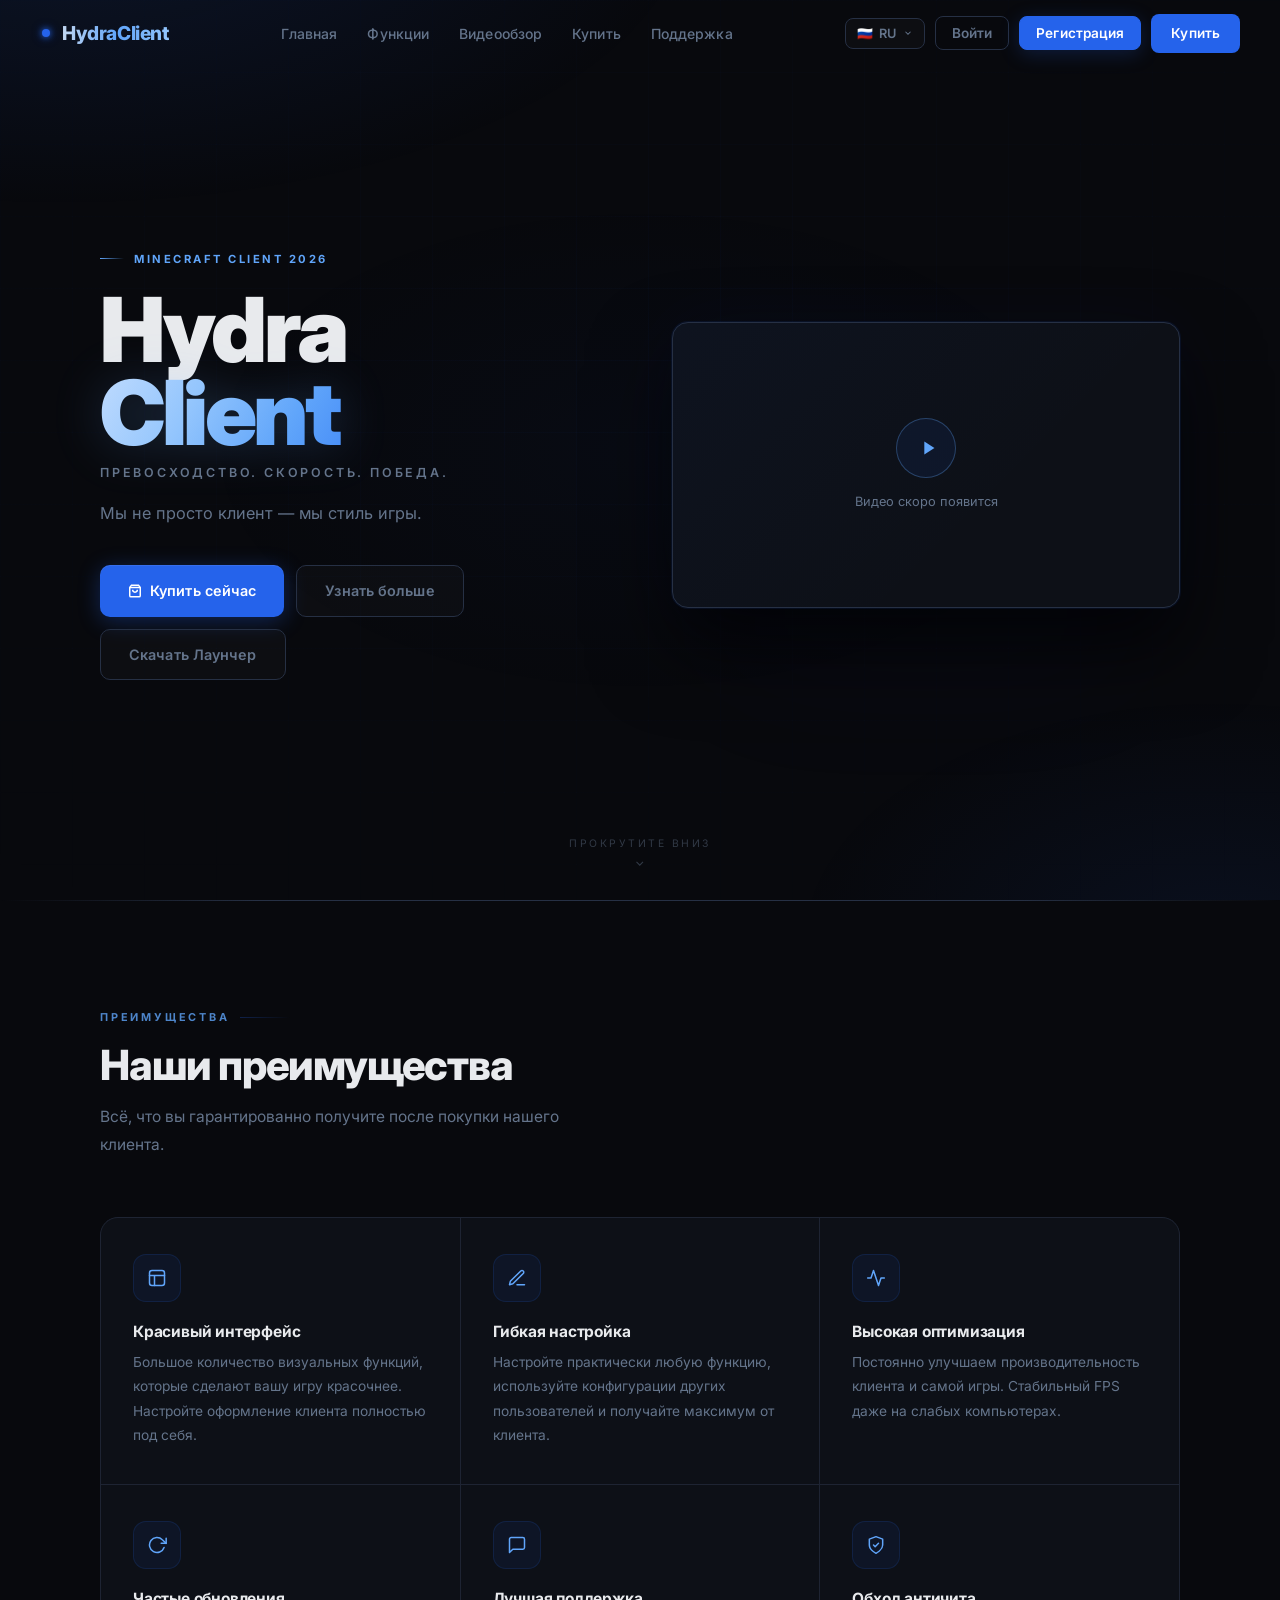
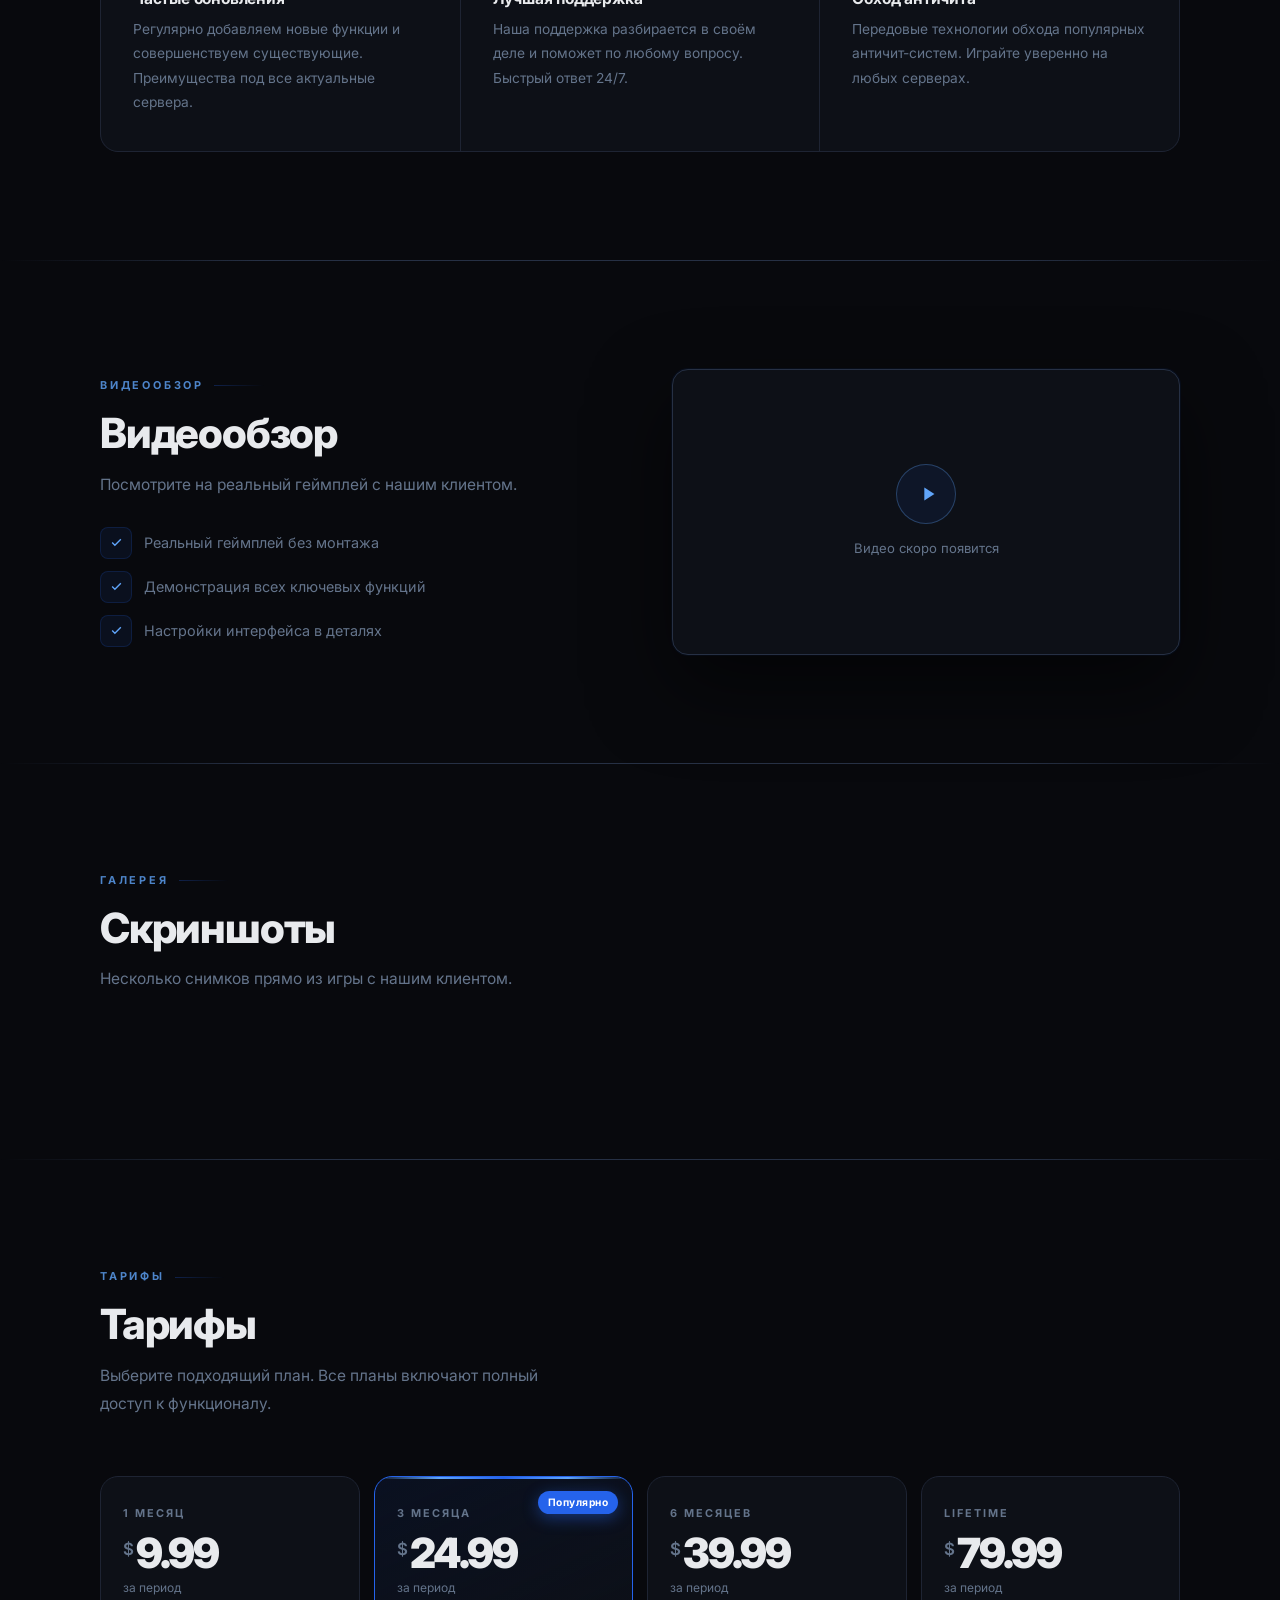
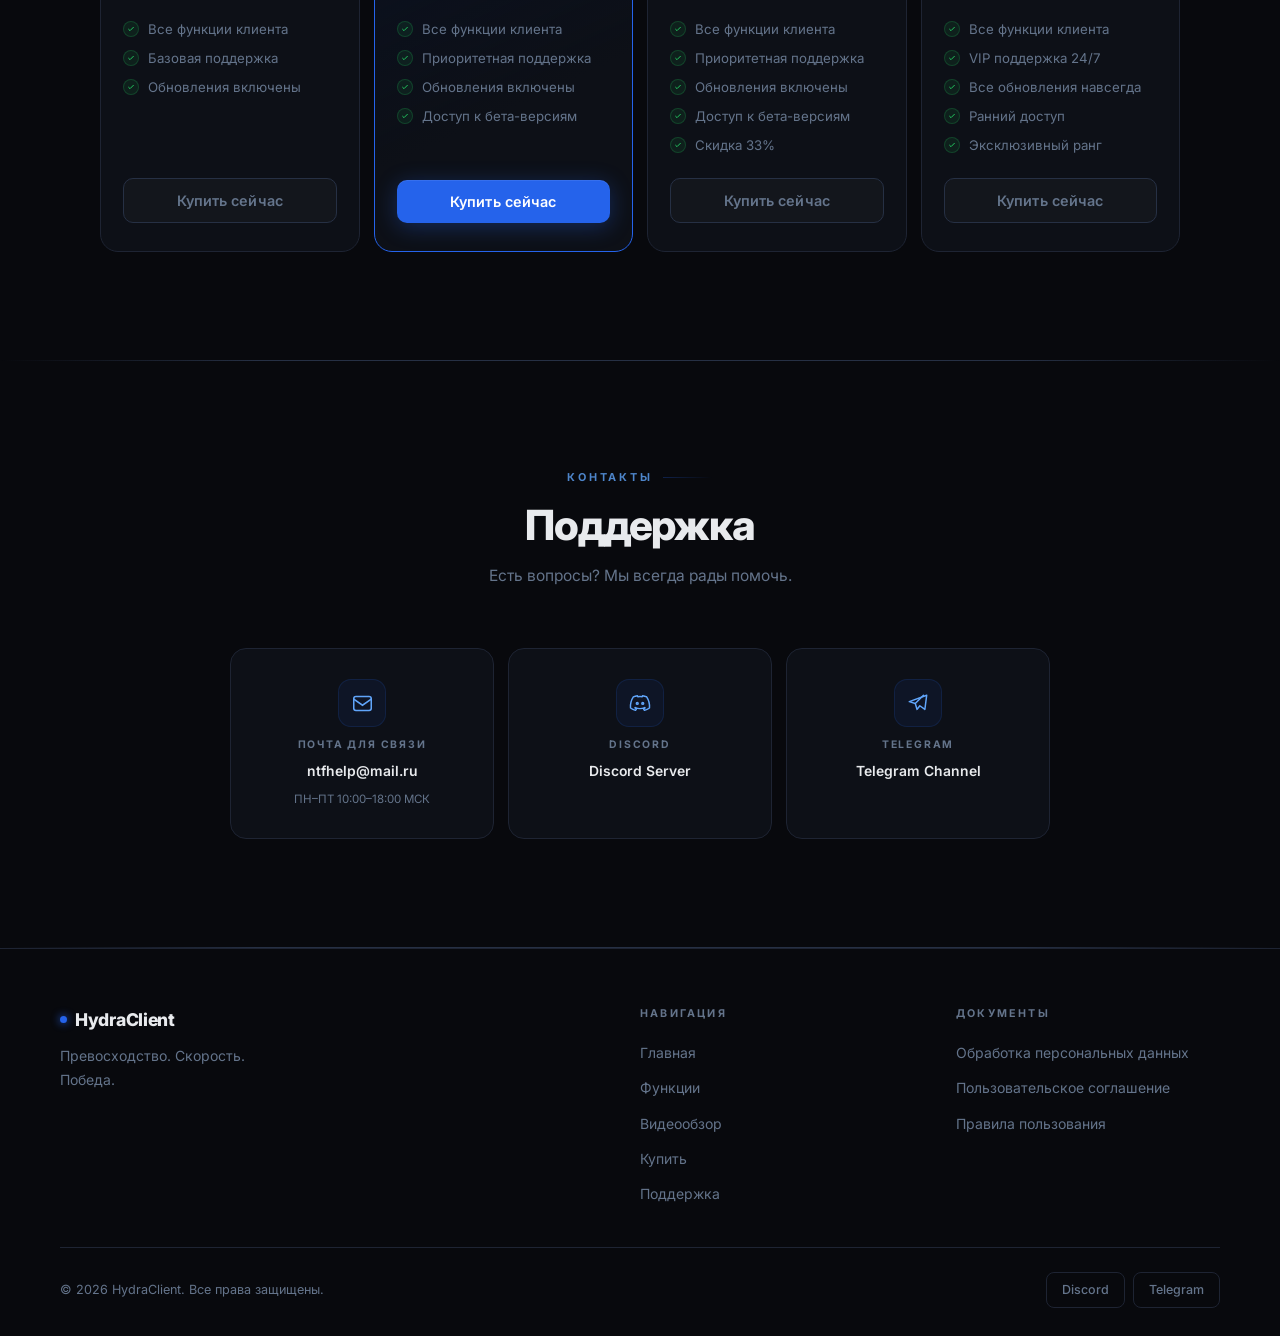
==== index.html @ f7a3ceb6 "Add admin key creation for custom subscriptions" ====
<!DOCTYPE html>
<html lang="ru">
<head>
  <meta charset="UTF-8" />
  <meta name="viewport" content="width=device-width, initial-scale=1.0" />
  <title>HydraClient — Minecraft 2026</title>
  <meta name="description" content="HydraClient — профессиональный Minecraft клиент нового поколения. Красивый интерфейс, оптимизация, обход античита." />
  <link rel="preconnect" href="https://fonts.googleapis.com" />
  <link rel="preconnect" href="https://fonts.gstatic.com" crossorigin />
  <link href="https://fonts.googleapis.com/css2?family=Inter:wght@400;500;600;700;800;900&display=swap" rel="stylesheet" />
  <link rel="stylesheet" href="style.css?v=5" />
</head>
<body>

<div class="bg-base"></div>
<div class="bg-grid"></div>
<div class="cursor-glow" id="cursorGlow"></div>

<!-- ════════════════════════════════════════
     NAVBAR
════════════════════════════════════════ -->
<nav class="navbar" id="navbar">

  <!-- Логотип -->
  <span class="nav-logo" onclick="scrollTo({top:0,behavior:'smooth'})">
    <span class="logo-dot"></span>
    HydraClient
  </span>

  <!-- Центральные ссылки -->
  <ul class="nav-center" id="navCenter">
    <li><a href="#hero"        data-i18n="nav0">Главная</a></li>
    <li><a href="#features"    data-i18n="nav1">Функции</a></li>
    <li><a href="#video"       data-i18n="nav2">Видеообзор</a></li>
    <li><a href="#pricing"     data-i18n="nav3">Купить</a></li>
    <li><a href="#support"     data-i18n="nav4">Поддержка</a></li>
  </ul>

  <!-- Правая часть: язык + кнопка купить + гамбургер -->
  <div class="nav-right">

    <!-- Выбор языка -->
    <div class="lang-selector" id="langSelector">
      <button class="lang-btn" id="langBtn" onclick="toggleLangDropdown()">
        <span id="langFlag">🇷🇺</span>
        <span id="langLabel">RU</span>
        <svg viewBox="0 0 24 24" fill="none" stroke="currentColor" stroke-width="2.5">
          <polyline points="6,9 12,15 18,9"></polyline>
        </svg>
      </button>
      <div class="lang-dropdown" id="langDropdown"></div>
    </div>

    <button class="nav-login" id="navLogin" onclick="handleNavLogin()" data-i18n="navLogin">Войти</button>
    <button class="nav-register" id="navRegister" onclick="handleNavRegister()" data-i18n="navRegister">Регистрация</button>

    <a href="#pricing" class="nav-buy" data-i18n="navBuy">Купить</a>

    <button class="hamburger" id="hamburger" onclick="toggleMobileMenu()" aria-label="Меню">
      <span></span><span></span><span></span>
    </button>

  </div>
</nav>

<!-- Мобильное меню -->
<div class="mobile-menu" id="mobileMenu">
  <a href="#hero"     onclick="closeMobileMenu()" data-mob-i18n="nav0">Главная</a>
  <a href="#features" onclick="closeMobileMenu()" data-mob-i18n="nav1">Функции</a>
  <a href="#video"    onclick="closeMobileMenu()" data-mob-i18n="nav2">Видеообзор</a>
  <a href="#pricing"  onclick="closeMobileMenu()" data-mob-i18n="nav3">Купить</a>
  <a href="#support"  onclick="closeMobileMenu()" data-mob-i18n="nav4">Поддержка</a>
  <button class="mobile-auth" onclick="closeMobileMenu(); openProfile()" data-mob-i18n="profileTitle">Профиль</button>
  <button class="mobile-auth" id="mobRegister" onclick="closeMobileMenu(); handleNavRegister()" data-mob-i18n="navRegister">Регистрация</button>
  <button class="mobile-auth" id="mobLogin" onclick="closeMobileMenu(); handleNavLogin()" data-mob-i18n="navLogin">Войти</button>
  <a href="HydraClient-Launcher.exe" class="mobile-auth" download data-mob-i18n="downloadLauncher">Скачать Лаунчер</a>
</div>

<!-- ════════════════════════════════════════
     HERO
════════════════════════════════════════ -->
<section id="hero" style="padding:0;">
  <div class="hero">
    <div class="hero-inner">

      <!-- Левая часть: текст -->
      <div class="hero-left">

        <div class="hero-eyebrow anim-up">
          <span class="hero-eyebrow-line"></span>
          Minecraft Client 2026
        </div>

        <h1 class="anim-up-2">
          <span class="hero-title-static">Hydra</span>
          <span class="hero-title-accent">Client</span>
        </h1>

        <p class="hero-tagline anim-up-2" id="heroTagline">
          Превосходство. Скорость. Победа.
        </p>

        <p class="hero-desc anim-up-3" id="heroQuote">
          Мы не просто клиент — мы стиль игры.
        </p>

        <div class="hero-actions anim-up-4">
          <a href="#pricing" class="btn btn-primary" id="heroBtnBuy">
            <svg width="14" height="14" viewBox="0 0 24 24" fill="none" stroke="currentColor" stroke-width="2.5">
              <path d="M6 2L3 6v14a2 2 0 002 2h14a2 2 0 002-2V6l-3-4z"/>
              <line x1="3" y1="6" x2="21" y2="6"/>
              <path d="M16 10a4 4 0 01-8 0"/>
            </svg>
            Купить сейчас
          </a>
          <a href="#features" class="btn btn-outline" id="heroBtnLearn">
            Узнать больше
          </a>
          <a href="HydraClient-Launcher.exe" class="btn btn-outline" id="heroBtnDownload" download data-i18n="downloadLauncher">
            Скачать Лаунчер
          </a>
        </div>

      </div>

      <!-- Правая часть: видео -->
      <div class="hero-right anim-right">
        <div class="hero-video-frame" id="heroVideoFrame">
          <div class="hero-video-placeholder" id="heroVideoPlaceholder">
            <div class="play-icon-wrap">
              <svg viewBox="0 0 24 24" fill="currentColor">
                <path d="M8 5v14l11-7z"/>
              </svg>
            </div>
            <p id="heroVideoHint">Видео скоро появится</p>
          </div>
        </div>
      </div>

    </div>

    <!-- Подсказка прокрутки -->
    <div class="scroll-hint">
      <span data-i18n="scrollDown">Прокрутите вниз</span>
      <svg viewBox="0 0 24 24" fill="none" stroke="currentColor" stroke-width="2">
        <polyline points="6,9 12,15 18,9"></polyline>
      </svg>
    </div>
  </div>
</section>

<div class="divider"></div>

<!-- ════════════════════════════════════════
     FEATURES
════════════════════════════════════════ -->
<section id="features">
  <div class="container">

    <div class="section-header reveal">
      <div class="section-eyebrow">Преимущества</div>
      <h2 class="section-title" data-i18n="sectionFeatures">Наши преимущества</h2>
      <p class="section-subtitle" data-i18n="featuresSubtitle">
        Всё, что вы гарантированно получите после покупки нашего клиента.
      </p>
    </div>

    <div class="features-grid" id="featuresGrid">
      <!-- Генерируется в script.js → buildFeatures() -->
    </div>

  </div>
</section>

<div class="divider"></div>

<!-- ════════════════════════════════════════
     ВИДЕООБЗОР
     Слева — заголовок и описание
     Справа — плеер
════════════════════════════════════════ -->
<section id="video">
  <div class="container">
    <div class="video-section-container">

      <!-- Левая часть: описание -->
      <div class="reveal">
        <div class="section-eyebrow">Видеообзор</div>
        <h2 class="section-title" data-i18n="sectionVideo">Видеообзор</h2>
        <p class="section-subtitle" data-i18n="videoSubtitle">
          Посмотрите на реальный геймплей с нашим клиентом.
        </p>

        <div class="video-bullets">
          <div class="video-bullet">
            <div class="video-bullet-icon">
              <svg viewBox="0 0 24 24" fill="none" stroke="currentColor" stroke-width="2.5">
                <polyline points="20,6 9,17 4,12"/>
              </svg>
            </div>
            <span class="video-bullet-text" data-i18n="videoBullet1">Реальный геймплей без монтажа</span>
          </div>
          <div class="video-bullet">
            <div class="video-bullet-icon">
              <svg viewBox="0 0 24 24" fill="none" stroke="currentColor" stroke-width="2.5">
                <polyline points="20,6 9,17 4,12"/>
              </svg>
            </div>
            <span class="video-bullet-text" data-i18n="videoBullet2">Демонстрация всех ключевых функций</span>
          </div>
          <div class="video-bullet">
            <div class="video-bullet-icon">
              <svg viewBox="0 0 24 24" fill="none" stroke="currentColor" stroke-width="2.5">
                <polyline points="20,6 9,17 4,12"/>
              </svg>
            </div>
            <span class="video-bullet-text" data-i18n="videoBullet3">Настройки интерфейса в деталях</span>
          </div>
        </div>
      </div>

      <!-- Правая часть: плеер -->
      <div class="reveal reveal-d2">
        <div class="video-embed-wrap" id="videoContainer">
          <div class="video-embed-placeholder">
            <div class="play-icon-wrap">
              <svg viewBox="0 0 24 24" fill="currentColor" style="width:22px;height:22px;color:var(--primary-light);margin-left:3px;">
                <path d="M8 5v14l11-7z"/>
              </svg>
            </div>
            <p id="videoPlaceholderText">Видео скоро появится здесь</p>
          </div>
        </div>
      </div>

    </div>
  </div>
</section>

<div class="divider"></div>

<!-- ════════════════════════════════════════
     СКРИНШОТЫ
════════════════════════════════════════ -->
<section id="screenshots">
  <div class="container">

    <div class="section-header reveal">
      <div class="section-eyebrow">Галерея</div>
      <h2 class="section-title" data-i18n="sectionScreenshots">Скриншоты</h2>
      <p class="section-subtitle" data-i18n="screenshotsSubtitle">
        Несколько снимков прямо из игры с нашим клиентом.
      </p>
    </div>

    <div class="screenshots-grid" id="screenshotsGrid">
      <!-- Генерируется в script.js → buildScreenshots() -->
    </div>

  </div>
</section>

<div class="divider"></div>

<!-- ════════════════════════════════════════
     ТАРИФЫ
════════════════════════════════════════ -->
<section id="pricing">
  <div class="container">

    <div class="section-header reveal">
      <div class="section-eyebrow">Тарифы</div>
      <h2 class="section-title" data-i18n="sectionPricing">Тарифы</h2>
      <p class="section-subtitle" data-i18n="pricingSubtitle">
        Выберите подходящий план. Все планы включают полный доступ к функционалу.
      </p>
    </div>

    <div class="pricing-grid" id="pricingGrid">
      <!-- Генерируется в script.js → buildPricing() -->
    </div>

  </div>
</section>

<div class="divider"></div>

<!-- ════════════════════════════════════════
     ПОДДЕРЖКА
════════════════════════════════════════ -->
<section id="support">
  <div class="container">

    <div class="section-header reveal" style="text-align:center;">
      <div class="section-eyebrow" style="justify-content:center;">Контакты</div>
      <h2 class="section-title" data-i18n="sectionSupport">Поддержка</h2>
      <p class="section-subtitle" data-i18n="supportSubtitle" style="margin:0 auto;">
        Есть вопросы? Мы всегда рады помочь.
      </p>
    </div>

    <div class="support-grid">

      <!-- Email -->
      <a class="support-card reveal reveal-d1" id="supportEmailCard" href="#">
        <div class="support-icon">
          <svg viewBox="0 0 24 24" fill="none" stroke="currentColor" stroke-width="1.75">
            <rect x="2" y="4" width="20" height="16" rx="2.5"/>
            <path d="M2 7l10 7 10-7"/>
          </svg>
        </div>
        <div class="support-label" data-i18n="supportEmail">Почта для связи</div>
        <div class="support-value" id="supportEmailVal"></div>
        <div class="support-hours" id="supportHoursVal"></div>
      </a>

      <!-- Discord -->
      <a class="support-card reveal reveal-d2" id="supportDiscordCard" href="#" target="_blank" rel="noopener">
        <div class="support-icon">
          <!-- Discord icon (монохромный SVG) -->
          <svg viewBox="0 0 24 24" fill="none" stroke="currentColor" stroke-width="1.6" stroke-linecap="round" stroke-linejoin="round" style="width:22px;height:22px;color:var(--primary-light);">
            <path d="M9 11.5a1 1 0 100 2 1 1 0 000-2zm6 0a1 1 0 100 2 1 1 0 000-2z"/>
            <path d="M19.27 5.33A17.75 17.75 0 0014.94 4c-.18.33-.38.77-.52 1.12a16.36 16.36 0 00-4.84 0A11.2 11.2 0 009.06 4 17.8 17.8 0 004.73 5.33C2.02 9.46 1.27 13.48 1.65 17.45A17.87 17.87 0 007.1 20c.42-.57.79-1.17 1.11-1.81a11.6 11.6 0 01-1.74-.84l.42-.33a12.73 12.73 0 0010.22 0l.43.33c-.55.33-1.14.61-1.75.84.32.64.69 1.24 1.11 1.81a17.83 17.83 0 005.45-2.55c.44-4.53-.75-8.52-3.08-12.17z"/>
          </svg>
        </div>
        <div class="support-label" data-i18n="supportDiscord">Discord</div>
        <div class="support-value">Discord Server</div>
      </a>

      <!-- Telegram -->
      <a class="support-card reveal reveal-d3" id="supportTelegramCard" href="#" target="_blank" rel="noopener">
        <div class="support-icon">
          <!-- Telegram icon (монохромный SVG) -->
          <svg viewBox="0 0 24 24" fill="none" stroke="currentColor" stroke-width="1.6" stroke-linecap="round" stroke-linejoin="round" style="width:22px;height:22px;color:var(--primary-light);">
            <path d="M21.5 3.5L2.5 10.5l6.5 2 2 6.5 3-4 5.5 4z"/>
            <path d="M9 12.5l9-9"/>
          </svg>
        </div>
        <div class="support-label" data-i18n="supportTelegram">Telegram</div>
        <div class="support-value">Telegram Channel</div>
      </a>

    </div>
  </div>
</section>

<div class="divider"></div>

<!-- ════════════════════════════════════════
     FOOTER
════════════════════════════════════════ -->
<footer class="footer">
  <div class="footer-inner">

    <!-- Брендинг -->
    <div class="footer-brand">
      <div class="footer-brand-name">
        <span class="logo-dot"></span>
        HydraClient
      </div>
      <p class="footer-tagline" id="footerTagline">Превосходство. Скорость. Победа.</p>
    </div>

    <!-- Навигация -->
    <div class="footer-col">
      <h4 data-i18n="footerNav">Навигация</h4>
      <ul>
        <li><a href="#hero"     data-i18n="nav0">Главная</a></li>
        <li><a href="#features" data-i18n="nav1">Функции</a></li>
        <li><a href="#video"    data-i18n="nav2">Видеообзор</a></li>
        <li><a href="#pricing"  data-i18n="nav3">Купить</a></li>
        <li><a href="#support"  data-i18n="nav4">Поддержка</a></li>
      </ul>
    </div>

    <!-- Документы -->
    <div class="footer-col">
      <h4 data-i18n="footerLegal">Документы</h4>
      <ul>
        <li><a onclick="openModal('privacy')" data-i18n="footerPrivacy">Обработка персональных данных</a></li>
        <li><a onclick="openModal('terms')"   data-i18n="footerTerms">Пользовательское соглашение</a></li>
        <li><a onclick="openModal('rules')"   data-i18n="footerRules">Правила пользования</a></li>
      </ul>
    </div>

  </div>

  <div class="footer-bottom">
    <p id="footerCopy"></p>
    <div class="footer-socials">
      <a href="#" id="footerDiscord" target="_blank">Discord</a>
      <a href="#" id="footerTelegram" target="_blank">Telegram</a>
    </div>
  </div>
</footer>

<!-- ════════════════════════════════════════
     LEGAL MODALS
════════════════════════════════════════ -->

<!-- Политика персональных данных -->
<div class="modal-overlay" id="modalPrivacy" onclick="closeModalOutside(event,'modalPrivacy')">
  <div class="modal">
    <div class="modal-header">
      <h3 data-i18n="footerPrivacy">Обработка персональных данных</h3>
      <button class="modal-close" onclick="closeModal('privacy')">
        <svg width="13" height="13" viewBox="0 0 24 24" fill="none" stroke="currentColor" stroke-width="2.5">
          <line x1="18" y1="6" x2="6" y2="18"/><line x1="6" y1="6" x2="18" y2="18"/>
        </svg>
      </button>
    </div>
    <div class="modal-body">
      <div class="modal-placeholder">
        <div class="modal-placeholder-icon">
          <svg viewBox="0 0 24 24" fill="none" stroke="currentColor" stroke-width="1.75">
            <path d="M12 22s8-4 8-10V5l-8-3-8 3v7c0 6 8 10 8 10z"/>
          </svg>
        </div>
        <h4 data-i18n="modalPlaceholderTitle">Документ в разработке</h4>
        <p data-i18n="modalPrivacyDesc">
          Политика обработки персональных данных будет опубликована в ближайшее время.
        </p>
        <code class="modal-hint">config.js → legal.privacy</code>
      </div>
    </div>
  </div>
</div>

<!-- Пользовательское соглашение -->
<div class="modal-overlay" id="modalTerms" onclick="closeModalOutside(event,'modalTerms')">
  <div class="modal">
    <div class="modal-header">
      <h3 data-i18n="footerTerms">Пользовательское соглашение</h3>
      <button class="modal-close" onclick="closeModal('terms')">
        <svg width="13" height="13" viewBox="0 0 24 24" fill="none" stroke="currentColor" stroke-width="2.5">
          <line x1="18" y1="6" x2="6" y2="18"/><line x1="6" y1="6" x2="18" y2="18"/>
        </svg>
      </button>
    </div>
    <div class="modal-body">
      <div class="modal-placeholder">
        <div class="modal-placeholder-icon">
          <svg viewBox="0 0 24 24" fill="none" stroke="currentColor" stroke-width="1.75">
            <path d="M14 2H6a2 2 0 00-2 2v16a2 2 0 002 2h12a2 2 0 002-2V8z"/>
            <polyline points="14,2 14,8 20,8"/>
            <line x1="16" y1="13" x2="8" y2="13"/>
            <line x1="16" y1="17" x2="8" y2="17"/>
          </svg>
        </div>
        <h4 data-i18n="modalPlaceholderTitle">Документ в разработке</h4>
        <p data-i18n="modalTermsDesc">
          Пользовательское соглашение будет опубликовано в ближайшее время.
        </p>
        <code class="modal-hint">config.js → legal.terms</code>
      </div>
    </div>
  </div>
</div>

<!-- Правила пользования -->
<div class="modal-overlay" id="modalRules" onclick="closeModalOutside(event,'modalRules')">
  <div class="modal">
    <div class="modal-header">
      <h3 data-i18n="footerRules">Правила пользования</h3>
      <button class="modal-close" onclick="closeModal('rules')">
        <svg width="13" height="13" viewBox="0 0 24 24" fill="none" stroke="currentColor" stroke-width="2.5">
          <line x1="18" y1="6" x2="6" y2="18"/><line x1="6" y1="6" x2="18" y2="18"/>
        </svg>
      </button>
    </div>
    <div class="modal-body">
      <div class="modal-placeholder">
        <div class="modal-placeholder-icon">
          <svg viewBox="0 0 24 24" fill="none" stroke="currentColor" stroke-width="1.75">
            <circle cx="12" cy="12" r="10"/>
            <line x1="12" y1="8" x2="12" y2="12"/>
            <line x1="12" y1="16" x2="12.01" y2="16"/>
          </svg>
        </div>
        <h4 data-i18n="modalPlaceholderTitle">Документ в разработке</h4>
        <p data-i18n="modalRulesDesc">
          Правила пользования сервисом будут опубликованы в ближайшее время.
        </p>
        <code class="modal-hint">config.js → legal.rules</code>
      </div>
    </div>
  </div>
</div>

<!-- ── Попап оплаты (активируется через config.js → payment.usePopup = true) ── -->
<div class="modal-overlay" id="modalPayment" onclick="closeModalOutside(event,'modalPayment')">
  <div class="modal">
    <div class="modal-header">
      <h3 id="paymentPopupTitle">Оформление покупки</h3>
      <button class="modal-close" onclick="closeModal('payment')">
        <svg width="13" height="13" viewBox="0 0 24 24" fill="none" stroke="currentColor" stroke-width="2.5">
          <line x1="18" y1="6" x2="6" y2="18"/><line x1="6" y1="6" x2="18" y2="18"/>
        </svg>
      </button>
    </div>
    <div class="modal-body">
      <div class="payment-popup-content">
        <p id="paymentPopupBody">Для оформления покупки свяжитесь с нами:</p>
        <a id="paymentPopupLink" href="#" target="_blank" rel="noopener" class="payment-popup-link">
          <svg width="16" height="16" viewBox="0 0 24 24" fill="none" stroke="currentColor" stroke-width="2.2">
            <path d="M21.5 3.5L2.5 10.5l6.5 2 2 6.5 3-4 5.5 4z"/>
          </svg>
          Написать нам
        </a>
      </div>
    </div>
  </div>
</div>

<!-- ── АВТОРИЗАЦИЯ / РЕГИСТРАЦИЯ ── -->
<div class="modal-overlay" id="modalAuth" onclick="closeModalOutside(event,'modalAuth')">
  <div class="modal auth-modal">
    <div class="modal-header">
      <h3 id="authModalTitle" data-i18n="authTabRegister">Регистрация</h3>
      <button class="modal-close" onclick="closeModal('auth')" aria-label="Закрыть">
        <svg width="13" height="13" viewBox="0 0 24 24" fill="none" stroke="currentColor" stroke-width="2.5">
          <line x1="18" y1="6" x2="6" y2="18"/><line x1="6" y1="6" x2="18" y2="18"/>
        </svg>
      </button>
    </div>
    <div class="modal-body">
      <div class="auth-tabs">
        <button type="button" class="auth-tab active" id="authTabRegister" onclick="setAuthTab('register')" data-i18n="authTabRegister">Регистрация</button>
        <button type="button" class="auth-tab" id="authTabLogin" onclick="setAuthTab('login')" data-i18n="authTabLogin">Вход</button>
      </div>

      <form class="auth-form" id="authRegisterForm" onsubmit="handleRegister(event)" autocomplete="off">
        <div class="auth-field">
          <label for="authRegLogin" data-i18n="authLoginLabel">Логин</label>
          <input type="text" id="authRegLogin" maxlength="32" required
                 pattern="[A-Za-z0-9_.-]{3,32}"
                 data-i18n-placeholder="authLoginPlaceholder" placeholder="Например: hydra_player" />
        </div>
        <div class="auth-field">
          <label for="authRegName" data-i18n="authNameLabel">Имя пользователя</label>
          <input type="text" id="authRegName" maxlength="32" required
                 data-i18n-placeholder="authNamePlaceholder" placeholder="Как тебя зовут" />
        </div>
        <div class="auth-field">
          <label for="authRegPassword" data-i18n="authPasswordLabel">Пароль</label>
          <input type="password" id="authRegPassword" minlength="8" maxlength="128" required
                 data-i18n-placeholder="authPasswordPlaceholder" placeholder="Минимум 8 символов" />
        </div>
        <div class="auth-field">
          <label for="authRegPassword2" data-i18n="authConfirmLabel">Повторите пароль</label>
          <input type="password" id="authRegPassword2" minlength="8" maxlength="128" required
                 data-i18n-placeholder="authConfirmPlaceholder" placeholder="Введи пароль ещё раз" />
        </div>
        <p class="auth-hint" data-i18n="authPasswordHint">Пароль придумываешь сам. Минимум 8 символов.</p>
        <button type="submit" class="btn btn-primary auth-submit" data-i18n="authCreate">Создать аккаунт</button>
      </form>

      <form class="auth-form" id="authLoginForm" onsubmit="handleLogin(event)" autocomplete="off" hidden>
        <div class="auth-field">
          <label for="authLoginInput" data-i18n="authLoginLabel">Логин</label>
          <input type="text" id="authLoginInput" maxlength="32" required
                 data-i18n-placeholder="authLoginPlaceholder" placeholder="Например: hydra_player" />
        </div>
        <div class="auth-field">
          <label for="authLoginPassword" data-i18n="authPasswordLabel">Пароль</label>
          <input type="password" id="authLoginPassword" maxlength="128" required
                 data-i18n-placeholder="authPasswordPlaceholder" placeholder="Минимум 8 символов" />
        </div>
        <button type="submit" class="btn btn-primary auth-submit" data-i18n="authSignIn">Войти</button>
      </form>

      <p class="auth-status" id="authStatus" role="status" aria-live="polite"></p>
      <p class="auth-note" data-i18n="authLocalNote">Аккаунты хранятся в облаке и работают на любом устройстве.</p>
    </div>
  </div>
</div>

<!-- ── ЛИЧНЫЙ КАБИНЕТ ── -->
<div class="modal-overlay" id="modalProfile" onclick="closeModalOutside(event,'modalProfile')">
  <div class="modal auth-modal account-panel">
    <div class="modal-header">
      <h3 data-i18n="accountPanel">Личный кабинет</h3>
      <button class="modal-close" onclick="closeModal('profile')" aria-label="Закрыть">
        <svg width="13" height="13" viewBox="0 0 24 24" fill="none" stroke="currentColor" stroke-width="2.5">
          <line x1="18" y1="6" x2="6" y2="18"/><line x1="6" y1="6" x2="18" y2="18"/>
        </svg>
      </button>
    </div>
    <div class="modal-body">

      <div class="account-top">
        <div class="profile-avatar" id="profileAvatar">H</div>
        <div class="profile-main">
          <div class="profile-name" id="profileName">—</div>
          <div class="profile-login" id="profileLogin">—</div>
        </div>
        <span class="account-badge" id="accountGroupBadge" data-i18n="accountGroupUser">Пользователь</span>
      </div>

      <div class="account-grid">
        <div class="account-row">
          <span class="account-label" data-i18n="accountUid">UID</span>
          <span class="account-value" id="accountUid">—</span>
        </div>
        <div class="account-row">
          <span class="account-label" data-i18n="accountGroup">Группа</span>
          <span class="account-value" id="accountGroup">—</span>
        </div>
        <div class="account-row">
          <span class="account-label" data-i18n="accountRegDate">Дата регистрации</span>
          <span class="account-value" id="accountRegDate">—</span>
        </div>
        <div class="account-row">
          <span class="account-label" data-i18n="accountLastLogin">Последний вход</span>
          <span class="account-value" id="accountLastLogin">—</span>
        </div>
        <div class="account-row">
          <span class="account-label" data-i18n="accountEmail">E-mail</span>
          <span class="account-value account-value-email" id="accountEmail">—</span>
        </div>
        <div class="account-row">
          <span class="account-label" data-i18n="accountHwid">HWID</span>
          <span class="account-value account-value-hwid" id="accountHwid">—</span>
        </div>
        <div class="account-row">
          <span class="account-label" data-i18n="accountPurchased">Купленные товары</span>
          <span class="account-value" id="accountPurchased">—</span>
        </div>
        <div class="account-row account-row-highlight">
          <span class="account-label" data-i18n="profileSubscription">Подписка</span>
          <strong class="account-value account-value-accent" id="profileSubscriptionValue">—</strong>
        </div>
        <div class="account-row">
          <span class="account-label" data-i18n="accountTelegram">Телеграм</span>
          <span class="account-value" data-i18n="accountNotLinked">Не привязан</span>
        </div>
      </div>

      <form class="account-key-form" onsubmit="handleActivateKey(event)" autocomplete="off">
        <label for="accountKeyInput" data-i18n="accountKeyActivation">Активация ключа</label>
        <div class="account-key-row">
          <input type="text" id="accountKeyInput" maxlength="64"
                 data-i18n-placeholder="accountKeyPlaceholder" placeholder="Введите ключ" />
          <button type="submit" class="btn btn-primary" data-i18n="accountActivate">Активировать</button>
        </div>
      </form>

      <div class="account-actions">
        <button type="button" onclick="document.getElementById('accountKeyInput')?.focus()" data-i18n="accountPromo">Активировать промокод</button>
        <button type="button" onclick="document.getElementById('accountPurchased')?.scrollIntoView({behavior:'smooth',block:'center'})" data-i18n="accountPurchasedBtn">Купленные товары</button>
        <a href="HydraClient-Launcher.exe" download data-i18n="downloadLauncher">Скачать Лаунчер</a>
        <button type="button" onclick="document.getElementById('profileOldPassword')?.focus()" data-i18n="profileChangePassword">Сменить пароль</button>
      </div>

      <div id="adminPanel" class="admin-panel" hidden>
        <div class="profile-divider"></div>
        <h4 class="profile-section-title">Админ-панель</h4>

        <form class="account-key-form" onsubmit="handleAdminCreateKey(event)" autocomplete="off">
          <label for="adminKeyInput">Создать ключ подписки</label>
          <div class="account-key-row">
            <input type="text" id="adminKeyInput" maxlength="80" placeholder="XXPAICE-A1CGE1-13d" />
            <button type="submit" class="btn btn-primary">Создать ключ</button>
          </div>
          <p class="auth-hint">В конце ключа укажите срок: <code>13d</code> — дни, <code>12h</code> — часы, <code>30m</code> — минуты, <code>perm</code> — навсегда. Пример: <code>XXPAICE-A1CGE1-13d</code></p>
        </form>

        <p class="auth-hint" style="margin-top:14px;">Бан игрока: введите логин и срок, например <code>Player 13d</code> (d — дни, h — часы, perm — навсегда).</p>
        <form class="account-key-form" onsubmit="handleAdminBan(event)" autocomplete="off">
          <label for="adminBanInput">Бан аккаунта</label>
          <div class="account-key-row">
            <input type="text" id="adminBanInput" maxlength="64" placeholder="Player 13d" />
            <button type="submit" class="btn btn-primary">Забанить</button>
          </div>
        </form>
        <form class="account-key-form" onsubmit="handleAdminUnban(event)" autocomplete="off" style="margin-top:10px;">
          <label for="adminUnbanInput">Разбан аккаунта</label>
          <div class="account-key-row">
            <input type="text" id="adminUnbanInput" maxlength="64" placeholder="Player" />
            <button type="submit" class="btn btn-outline">Разбанить</button>
          </div>
        </form>
      </div>

      <div class="profile-divider"></div>

      <h4 class="profile-section-title" data-i18n="profileChangePassword">Смена пароля</h4>
      <form class="auth-form" id="changePasswordForm" onsubmit="handleChangePassword(event)" autocomplete="off">
        <div class="auth-field">
          <label for="profileOldPassword" data-i18n="profileOldPassword">Старый пароль</label>
          <input type="password" id="profileOldPassword" required maxlength="128"
                 data-i18n-placeholder="profileOldPasswordPlaceholder" placeholder="Введи текущий пароль" />
        </div>
        <div class="auth-field">
          <label for="profileNewPassword" data-i18n="profileNewPassword">Новый пароль</label>
          <input type="password" id="profileNewPassword" required minlength="8" maxlength="128"
                 data-i18n-placeholder="profileNewPasswordPlaceholder" placeholder="Минимум 8 символов" />
        </div>
        <div class="auth-field">
          <label for="profileConfirmPassword" data-i18n="profileConfirmPassword">Повторите новый пароль</label>
          <input type="password" id="profileConfirmPassword" required minlength="8" maxlength="128"
                 data-i18n-placeholder="profileConfirmPasswordPlaceholder" placeholder="Введи новый пароль ещё раз" />
        </div>
        <p class="auth-hint" data-i18n="profilePasswordHint">Для смены пароля нужно ввести старый пароль.</p>
        <button type="submit" class="btn btn-primary auth-submit" data-i18n="profileChangePassword">Сменить пароль</button>
      </form>

      <p class="auth-status" id="profileStatus" role="status" aria-live="polite"></p>

      <button class="profile-logout" onclick="logoutAccount(); closeModal('profile')" data-i18n="authLogout">Выйти</button>
    </div>
  </div>
</div>

<!-- ── TOAST ── -->
<div class="toast" id="toast">
  <span id="toastMsg"></span>
</div>

<script src="config.js?v=5"></script>
<script src="script.js?v=5"></script>
</body>
</html>
---- style.css ----
/* ============================================================
   HYDRACLIENT — STYLESHEET  v4.0
   Чёрный · Синий · Плавно · Профессионально · 2026
   ============================================================ */

/* ── RESET ── */
*, *::before, *::after { box-sizing: border-box; margin: 0; padding: 0; }

/* ── CSS VARIABLES ── */
:root {
  --primary:         #2563EB;
  --primary-light:   #60A5FA;
  --primary-dark:    #1D4ED8;
  --secondary:       #38BDF8;
  --bg:              #08090D;
  --bg-card:         #0D1017;
  --bg-card-hover:   #111827;
  --text:            #E8EAED;
  --text-muted:      #64748B;
  --border:          #1E2433;
  --border-light:    #263044;
  --success:         #22C55E;
  --glow:            rgba(37,99,235,0.28);
  --font:            'Inter', 'Segoe UI', system-ui, sans-serif;
  --ease:            cubic-bezier(0.4, 0, 0.2, 1);
  --ease-out:        cubic-bezier(0.0, 0.0, 0.2, 1);
  --transition:      0.35s cubic-bezier(0.4, 0, 0.2, 1);
  --transition-fast: 0.18s cubic-bezier(0.4, 0, 0.2, 1);
  --transition-slow: 0.65s cubic-bezier(0.4, 0, 0.2, 1);
}

html { scroll-behavior: smooth; font-size: 16px; }

body {
  background: var(--bg);
  color: var(--text);
  font-family: var(--font);
  line-height: 1.65;
  overflow-x: hidden;
  -webkit-font-smoothing: antialiased;
  -moz-osx-font-smoothing: grayscale;
}

/* ── SCROLLBAR ── */
::-webkit-scrollbar { width: 4px; }
::-webkit-scrollbar-track { background: var(--bg); }
::-webkit-scrollbar-thumb { background: var(--primary-dark); border-radius: 99px; }
::-webkit-scrollbar-thumb:hover { background: var(--primary); }

/* ── SELECTION ── */
::selection { background: var(--primary); color: #fff; }

/* ────────────────────────────────────────────
   BACKGROUNDS
──────────────────────────────────────────── */
.bg-base {
  position: fixed;
  inset: 0;
  z-index: 0;
  pointer-events: none;
  background:
    radial-gradient(ellipse 90% 60% at 5%  -10%, rgba(37,99,235,0.13) 0%, transparent 55%),
    radial-gradient(ellipse 60% 50% at 95% 105%, rgba(37,99,235,0.08) 0%, transparent 55%),
    radial-gradient(ellipse 50% 40% at 50%  50%, rgba(37,99,235,0.03) 0%, transparent 70%);
}

.bg-grid {
  position: fixed;
  inset: 0;
  z-index: 0;
  pointer-events: none;
  background-image:
    linear-gradient(rgba(37,99,235,0.03) 1px, transparent 1px),
    linear-gradient(90deg, rgba(37,99,235,0.03) 1px, transparent 1px);
  background-size: 72px 72px;
  mask-image: radial-gradient(ellipse 85% 75% at 50% 40%, black 0%, transparent 100%);
}

/* ── LAYOUT ── */
.container {
  max-width: 1160px;
  margin: 0 auto;
  padding: 0 40px;
  position: relative;
  z-index: 2;
}

/* ────────────────────────────────────────────
   NAVBAR
──────────────────────────────────────────── */
.navbar {
  position: fixed;
  top: 0; left: 0; right: 0;
  z-index: 1000;
  height: 68px;
  display: flex;
  align-items: center;
  justify-content: space-between;
  padding: 0 40px;
  transition: background var(--transition), border-color var(--transition), box-shadow var(--transition);
  border-bottom: 1px solid transparent;
}

/* Стеклянный navbar при скролле — тёмно-серо-синий, не чёрный */
.navbar.scrolled {
  background: rgba(10, 12, 20, 0.72);
  backdrop-filter: blur(28px) saturate(1.6);
  -webkit-backdrop-filter: blur(28px) saturate(1.6);
  border-bottom-color: rgba(37,99,235,0.14);
  box-shadow: 0 1px 0 rgba(37,99,235,0.07), 0 10px 40px rgba(0,0,0,0.35);
}

/* ── LOGO ── */
.nav-logo {
  font-size: 1.2rem;
  font-weight: 800;
  letter-spacing: -0.4px;
  text-decoration: none;
  cursor: pointer;
  user-select: none;
  display: flex;
  align-items: center;
  gap: 10px;
  flex-shrink: 0;
  /* Переливающийся градиент на тексте */
  background: linear-gradient(
    90deg,
    var(--text) 0%,
    var(--primary-light) 30%,
    #93C5FD 50%,
    var(--primary-light) 68%,
    var(--text) 100%
  );
  background-size: 200% auto;
  -webkit-background-clip: text;
  -webkit-text-fill-color: transparent;
  background-clip: text;
  animation: logoShimmer 4s linear infinite;
}

@keyframes logoShimmer {
  0%   { background-position: 0%   center; }
  100% { background-position: 200% center; }
}

/* Точка-пульс рядом с логотипом */
.nav-logo .logo-dot {
  width: 8px;
  height: 8px;
  border-radius: 50%;
  background: var(--primary);
  flex-shrink: 0;
  position: relative;
  margin: 0 2px;
  box-shadow: 0 0 6px var(--primary), 0 0 12px rgba(37,99,235,0.4);
  animation: dotPulse 2.5s ease-in-out infinite;
  -webkit-text-fill-color: initial;
  background-clip: initial;
}

@keyframes dotPulse {
  0%, 100% {
    box-shadow: 0 0 6px var(--primary), 0 0 12px rgba(37,99,235,0.3);
    transform: scale(1);
  }
  50% {
    box-shadow: 0 0 10px var(--primary), 0 0 18px rgba(37,99,235,0.55);
    transform: scale(1.1);
  }
}

/* Убираем overflow у navbar и логотипа чтобы точка не обрезалась */
.navbar {
  overflow: visible;
}
.nav-logo {
  overflow: visible;
  padding: 2px 0;
}

.nav-center {
  display: flex;
  align-items: center;
  gap: 2px;
  list-style: none;
}
.nav-center a {
  color: var(--text-muted);
  text-decoration: none;
  font-size: 0.875rem;
  font-weight: 500;
  padding: 7px 14px;
  border-radius: 8px;
  transition: color var(--transition-fast), background var(--transition-fast);
  white-space: nowrap;
  letter-spacing: 0.1px;
}
.nav-center a:hover { color: var(--text); background: rgba(255,255,255,0.04); }

.nav-right {
  display: flex;
  align-items: center;
  gap: 10px;
  flex-shrink: 0;
}

/* Кнопка "Купить" в nav */
.nav-buy {
  background: var(--primary) !important;
  color: #fff !important;
  padding: 8px 20px !important;
  border-radius: 8px !important;
  font-weight: 600 !important;
  font-size: 0.85rem !important;
  text-decoration: none !important;
  display: inline-flex !important;
  align-items: center !important;
  white-space: nowrap !important;
  border: none !important;
  transition: background var(--transition-fast), transform var(--transition-fast), box-shadow var(--transition-fast) !important;
  letter-spacing: 0.1px !important;
}
.nav-buy:hover {
  background: var(--primary-dark) !important;
  transform: translateY(-1px) !important;
  box-shadow: 0 6px 24px var(--glow) !important;
}

/* ── AUTH BUTTONS IN NAV ── */
.nav-login,
.nav-register {
  font-family: inherit;
  font-size: 0.85rem;
  font-weight: 600;
  letter-spacing: 0.1px;
  padding: 8px 16px;
  border-radius: 8px;
  cursor: pointer;
  white-space: nowrap;
  transition: background var(--transition-fast), color var(--transition-fast),
              border-color var(--transition-fast), transform var(--transition-fast),
              box-shadow var(--transition-fast);
}
.nav-login {
  background: transparent;
  color: var(--text-muted);
  border: 1px solid var(--border-light);
}
.nav-login:hover { color: var(--text); background: rgba(255,255,255,0.04); }
.nav-login.is-user {
  max-width: 150px;
  overflow: hidden;
  text-overflow: ellipsis;
  color: var(--primary-light);
  border-color: rgba(96,165,250,0.4);
}
.nav-register {
  background: var(--primary);
  color: #fff;
  border: 1px solid var(--primary);
  box-shadow: 0 4px 20px rgba(37,99,235,0.22);
}
.nav-register:hover {
  background: var(--primary-dark);
  transform: translateY(-1px);
  box-shadow: 0 6px 24px var(--glow);
}
.nav-register.is-logout {
  background: transparent;
  color: var(--text-muted);
  border-color: var(--border-light);
  box-shadow: none;
}
.nav-register.is-logout:hover { color: #F87171; border-color: rgba(248,113,113,0.4); }

/* ── LANGUAGE SELECTOR ── */
.lang-selector { position: relative; }

.lang-btn {
  display: flex;
  align-items: center;
  gap: 6px;
  padding: 7px 11px;
  border-radius: 8px;
  border: 1px solid var(--border-light);
  background: rgba(255,255,255,0.025);
  color: var(--text-muted);
  font-size: 0.8rem;
  font-weight: 600;
  cursor: pointer;
  transition: all var(--transition-fast);
  letter-spacing: 0.3px;
  font-family: var(--font);
  white-space: nowrap;
}
.lang-btn:hover { border-color: rgba(37,99,235,0.4); color: var(--text); background: rgba(37,99,235,0.07); }
.lang-btn svg { width: 10px; height: 10px; transition: transform var(--transition-fast); flex-shrink: 0; }
.lang-btn.open svg { transform: rotate(180deg); }
.lang-flag { font-size: 1rem; line-height: 1; flex-shrink: 0; }

.lang-dropdown {
  position: absolute;
  top: calc(100% + 8px);
  right: 0;
  background: rgba(11, 14, 22, 0.98);
  backdrop-filter: blur(20px);
  border: 1px solid var(--border-light);
  border-radius: 12px;
  overflow: hidden;
  min-width: 170px;
  opacity: 0;
  visibility: hidden;
  transform: translateY(-8px) scale(0.96);
  transition: opacity 0.2s var(--ease), transform 0.2s var(--ease), visibility 0.2s;
  box-shadow: 0 28px 64px rgba(0,0,0,0.6), 0 0 0 1px rgba(37,99,235,0.07);
  z-index: 200;
}
.lang-dropdown.open { opacity: 1; visibility: visible; transform: translateY(0) scale(1); }

.lang-option {
  display: flex;
  align-items: center;
  gap: 10px;
  padding: 10px 14px;
  cursor: pointer;
  font-size: 0.84rem;
  color: var(--text-muted);
  transition: background var(--transition-fast), color var(--transition-fast);
}
.lang-option:hover { background: rgba(37,99,235,0.09); color: var(--text); }
.lang-option.active { color: var(--primary-light); }
.lang-option .lang-flag { font-size: 1.1rem; }
.lang-code-badge {
  font-weight: 700;
  font-size: 0.68rem;
  background: rgba(37,99,235,0.13);
  color: var(--primary-light);
  padding: 2px 7px;
  border-radius: 5px;
  letter-spacing: 0.5px;
  margin-left: auto;
}

/* ── HAMBURGER ── */
.hamburger {
  display: none;
  flex-direction: column;
  gap: 5px;
  cursor: pointer;
  padding: 5px;
  background: none;
  border: none;
  flex-shrink: 0;
}
.hamburger span {
  display: block;
  width: 22px;
  height: 2px;
  background: var(--text-muted);
  border-radius: 99px;
  transition: all var(--transition);
}
.hamburger:hover span { background: var(--text); }
.hamburger.open span:nth-child(1) { transform: translateY(7px) rotate(45deg); }
.hamburger.open span:nth-child(2) { opacity: 0; width: 0; }
.hamburger.open span:nth-child(3) { transform: translateY(-7px) rotate(-45deg); }

/* ── MOBILE MENU ── */
.mobile-menu {
  display: none;
  position: fixed;
  top: 68px; left: 0; right: 0;
  background: rgba(8,9,14,0.97);
  backdrop-filter: blur(24px);
  border-bottom: 1px solid var(--border);
  padding: 12px 20px 20px;
  z-index: 999;
  flex-direction: column;
  gap: 2px;
}
.mobile-menu.open { display: flex; }
.mobile-menu a {
  color: var(--text-muted);
  text-decoration: none;
  font-size: 0.95rem;
  font-weight: 500;
  padding: 11px 14px;
  border-radius: 8px;
  transition: all var(--transition-fast);
}
.mobile-menu a:hover { color: var(--text); background: rgba(255,255,255,0.04); }
.mobile-menu .mobile-auth {
  font-family: inherit;
  text-align: left;
  background: transparent;
  border: none;
  color: var(--primary-light);
  font-size: 0.95rem;
  font-weight: 600;
  padding: 11px 14px;
  border-radius: 8px;
  cursor: pointer;
  transition: all var(--transition-fast);
}
.mobile-menu .mobile-auth:hover { background: rgba(255,255,255,0.04); color: var(--text); }

/* ────────────────────────────────────────────
   HERO
──────────────────────────────────────────── */
.hero {
  min-height: 100vh;
  display: flex;
  flex-direction: column;
  align-items: center;
  justify-content: center;
  padding: 110px 0 80px;
  position: relative;
  z-index: 2;
}

.hero-inner {
  display: grid;
  grid-template-columns: 1fr 1fr;
  gap: 64px;
  align-items: center;
  width: 100%;
  max-width: 1160px;
  margin: 0 auto;
  padding: 0 40px;
}

.hero-left {
  display: flex;
  flex-direction: column;
  align-items: flex-start;
}

/* Маленькая метка над заголовком */
.hero-eyebrow {
  display: inline-flex;
  align-items: center;
  gap: 10px;
  font-size: 0.7rem;
  font-weight: 700;
  color: var(--primary-light);
  letter-spacing: 2.5px;
  text-transform: uppercase;
  margin-bottom: 20px;
  opacity: 0.75;
}
.hero-eyebrow-line {
  width: 24px;
  height: 1px;
  background: linear-gradient(90deg, var(--primary-light), transparent);
  flex-shrink: 0;
}

/* ── ГЛАВНЫЙ ЗАГОЛОВОК — HydraClient / Client ── */
.hero h1 {
  font-size: clamp(3.4rem, 7vw, 6rem);
  font-weight: 900;
  line-height: 0.93;
  letter-spacing: -3.5px;
  margin-bottom: 12px;
  transform: translateX(-8px);
}

/* "HydraClient" — чистый белый */
.hero-title-static {
  display: block;
  color: var(--text);
}

/* "Client" — 3D переливающийся, плавный градиент */
.hero-title-accent {
  display: block;
  background: linear-gradient(
    120deg,
    #BFDBFE 0%,
    #93C5FD 15%,
    #60A5FA 30%,
    #3B82F6 45%,
    #2563EB 55%,
    #60A5FA 68%,
    #93C5FD 80%,
    #BFDBFE 100%
  );
  background-size: 250% 250%;
  -webkit-background-clip: text;
  -webkit-text-fill-color: transparent;
  background-clip: text;
  animation: titleFlow 6s ease-in-out infinite;
  filter: drop-shadow(0 2px 24px rgba(96,165,250,0.22));
}

@keyframes titleFlow {
  0%   { background-position: 0%   60%; }
  50%  { background-position: 100% 40%; }
  100% { background-position: 0%   60%; }
}

.hero h1:hover .hero-title-accent {
  animation-duration: 1.8s;
  filter: drop-shadow(0 2px 40px rgba(96,165,250,0.45));
}

/* Слоган — маленький, серый, с буквами */
.hero-tagline {
  font-size: 0.78rem;
  font-weight: 600;
  letter-spacing: 2.8px;
  text-transform: uppercase;
  color: var(--text-muted);
  margin-bottom: 20px;
  line-height: 1;
}

/* Описание */
.hero-desc {
  font-size: 1.02rem;
  color: var(--text-muted);
  line-height: 1.82;
  max-width: 400px;
  margin-bottom: 36px;
}

.hero-actions {
  display: flex;
  gap: 12px;
  flex-wrap: wrap;
}

/* ── HERO RIGHT — видео фрейм ── */
.hero-right {
  position: relative;
}

.hero-video-frame {
  position: relative;
  border-radius: 16px;
  overflow: hidden;
  border: 1px solid var(--border-light);
  background: var(--bg-card);
  aspect-ratio: 16/9;
  box-shadow:
    0 0 0 1px rgba(37,99,235,0.09),
    0 40px 80px rgba(0,0,0,0.7),
    0 0 80px rgba(37,99,235,0.05);
  transition: box-shadow var(--transition);
}
.hero-video-frame:hover {
  box-shadow:
    0 0 0 1px rgba(37,99,235,0.18),
    0 40px 80px rgba(0,0,0,0.7),
    0 0 100px rgba(37,99,235,0.1);
}

.hero-video-frame iframe {
  position: absolute;
  inset: 0;
  width: 100%;
  height: 100%;
  border: none;
}

.hero-video-placeholder {
  position: absolute;
  inset: 0;
  display: flex;
  flex-direction: column;
  align-items: center;
  justify-content: center;
  gap: 14px;
  background: linear-gradient(135deg, rgba(37,99,235,0.04) 0%, transparent 65%);
}

.play-icon-wrap {
  width: 60px;
  height: 60px;
  border-radius: 50%;
  border: 1.5px solid rgba(96,165,250,0.3);
  background: rgba(37,99,235,0.08);
  display: flex;
  align-items: center;
  justify-content: center;
  transition: all var(--transition);
}
.play-icon-wrap svg {
  width: 22px;
  height: 22px;
  color: var(--primary-light);
  margin-left: 3px;
}
.hero-video-placeholder:hover .play-icon-wrap {
  border-color: rgba(96,165,250,0.55);
  background: rgba(37,99,235,0.14);
  transform: scale(1.06);
}
.hero-video-placeholder p {
  color: var(--text-muted);
  font-size: 0.8rem;
  text-align: center;
  max-width: 160px;
  line-height: 1.6;
}

/* Синее свечение под видео */
.hero-right::after {
  content: '';
  position: absolute;
  bottom: -50px;
  left: 8%; right: 8%;
  height: 80px;
  background: var(--primary);
  filter: blur(80px);
  opacity: 0.06;
  pointer-events: none;
  z-index: -1;
}

/* ── SCROLL HINT ── */
.scroll-hint {
  position: absolute;
  bottom: 30px;
  left: 50%;
  transform: translateX(-50%);
  display: flex;
  flex-direction: column;
  align-items: center;
  gap: 5px;
  color: var(--text-muted);
  font-size: 0.65rem;
  letter-spacing: 2.5px;
  text-transform: uppercase;
  animation: scrollBounce 3s ease-in-out infinite;
  z-index: 3;
  opacity: 0.45;
  white-space: nowrap;
}
.scroll-hint svg { width: 13px; height: 13px; }

@keyframes scrollBounce {
  0%, 100% { transform: translateX(-50%) translateY(0);    opacity: 0.45; }
  50%       { transform: translateX(-50%) translateY(9px);  opacity: 0.7;  }
}

/* ────────────────────────────────────────────
   BUTTONS
──────────────────────────────────────────── */
.btn {
  display: inline-flex;
  align-items: center;
  justify-content: center;
  gap: 8px;
  padding: 13px 28px;
  border-radius: 10px;
  font-size: 0.9rem;
  font-weight: 600;
  cursor: pointer;
  text-decoration: none;
  border: none;
  transition: all var(--transition);
  letter-spacing: 0.1px;
  white-space: nowrap;
  font-family: var(--font);
  position: relative;
  overflow: hidden;
}

.btn::after {
  content: '';
  position: absolute;
  inset: 0;
  background: rgba(255,255,255,0);
  transition: background var(--transition-fast);
}
.btn:hover::after { background: rgba(255,255,255,0.045); }

.btn-primary {
  background: var(--primary);
  color: #fff;
  box-shadow: 0 4px 22px rgba(37,99,235,0.32), 0 1px 0 rgba(255,255,255,0.08) inset;
}
.btn-primary:hover {
  background: var(--primary-dark);
  transform: translateY(-2px);
  box-shadow: 0 10px 36px rgba(37,99,235,0.46);
}
.btn-primary:active { transform: translateY(0); }

.btn-outline {
  background: rgba(255,255,255,0.025);
  color: var(--text-muted);
  border: 1px solid var(--border-light);
}
.btn-outline:hover {
  border-color: rgba(37,99,235,0.5);
  color: var(--primary-light);
  background: rgba(37,99,235,0.07);
  transform: translateY(-2px);
}

.btn-sm { padding: 9px 18px; font-size: 0.82rem; }

/* ────────────────────────────────────────────
   SECTIONS
──────────────────────────────────────────── */
section {
  position: relative;
  z-index: 2;
  padding: 108px 0;
}

.section-header { margin-bottom: 58px; }

/* Маленький лейбл над заголовком секции */
.section-eyebrow {
  font-size: 0.68rem;
  font-weight: 700;
  letter-spacing: 2.8px;
  text-transform: uppercase;
  color: var(--primary-light);
  display: flex;
  align-items: center;
  gap: 10px;
  margin-bottom: 16px;
  opacity: 0.8;
}
.section-eyebrow::after {
  content: '';
  flex: 1;
  height: 1px;
  background: linear-gradient(90deg, rgba(37,99,235,0.35), transparent);
  max-width: 50px;
}

.section-title {
  font-size: clamp(1.85rem, 4vw, 2.6rem);
  font-weight: 800;
  letter-spacing: -1.2px;
  color: var(--text);
  margin-bottom: 14px;
  line-height: 1.1;
}

.section-subtitle {
  font-size: 0.97rem;
  color: var(--text-muted);
  line-height: 1.8;
  max-width: 480px;
}

/* ── DIVIDER ── */
.divider {
  width: 100%;
  height: 1px;
  background: linear-gradient(90deg, transparent, var(--border-light) 20%, var(--border-light) 80%, transparent);
  position: relative;
  z-index: 2;
}

/* ────────────────────────────────────────────
   FEATURES GRID
──────────────────────────────────────────── */
.features-grid {
  display: grid;
  grid-template-columns: repeat(3, 1fr);
  gap: 1px;
  background: var(--border);
  border: 1px solid var(--border);
  border-radius: 18px;
  overflow: hidden;
}

.feature-card {
  background: var(--bg-card);
  padding: 36px 32px;
  position: relative;
  transition: background var(--transition);
  cursor: default;
  /* Сброс индивидуальных границ — сетка рисуется через gap + background */
  border: none;
}
.feature-card::before {
  content: '';
  position: absolute;
  inset: 0;
  opacity: 0;
  background: linear-gradient(140deg, rgba(37,99,235,0.055) 0%, transparent 60%);
  transition: opacity var(--transition);
  pointer-events: none;
}
.feature-card:hover { background: var(--bg-card-hover); }
.feature-card:hover::before { opacity: 1; }
.feature-card:hover .feature-icon-wrap {
  border-color: rgba(37,99,235,0.5);
  background: rgba(37,99,235,0.12);
  transform: scale(1.05) translateY(-1px);
}

.feature-icon-wrap {
  width: 48px;
  height: 48px;
  border-radius: 13px;
  background: rgba(37,99,235,0.07);
  border: 1px solid rgba(37,99,235,0.15);
  display: flex;
  align-items: center;
  justify-content: center;
  margin-bottom: 20px;
  transition: all var(--transition);
}
.feature-icon-wrap svg {
  width: 20px;
  height: 20px;
  color: var(--primary-light);
  stroke-width: 1.8;
}

.feature-title {
  font-size: 0.97rem;
  font-weight: 700;
  color: var(--text);
  margin-bottom: 8px;
  letter-spacing: -0.2px;
  line-height: 1.3;
}
.feature-desc {
  font-size: 0.86rem;
  color: var(--text-muted);
  line-height: 1.78;
}

/* ────────────────────────────────────────────
   VIDEO SECTION
──────────────────────────────────────────── */
.video-section-container {
  display: grid;
  grid-template-columns: 1fr 1fr;
  gap: 64px;
  align-items: center;
}

.video-embed-wrap {
  position: relative;
  border-radius: 16px;
  overflow: hidden;
  border: 1px solid var(--border-light);
  background: var(--bg-card);
  aspect-ratio: 16/9;
  box-shadow: 0 32px 80px rgba(0,0,0,0.55), 0 0 0 1px rgba(37,99,235,0.07);
}
.video-embed-wrap iframe {
  position: absolute;
  inset: 0;
  width: 100%;
  height: 100%;
  border: none;
}

.video-embed-placeholder {
  position: absolute;
  inset: 0;
  display: flex;
  flex-direction: column;
  align-items: center;
  justify-content: center;
  gap: 14px;
}
.video-embed-placeholder p {
  color: var(--text-muted);
  font-size: 0.82rem;
  text-align: center;
  max-width: 180px;
  line-height: 1.6;
}

/* Bullets рядом с заголовком видео */
.video-bullets {
  margin-top: 28px;
  display: flex;
  flex-direction: column;
  gap: 12px;
}
.video-bullet {
  display: flex;
  align-items: center;
  gap: 12px;
}
.video-bullet-icon {
  width: 32px;
  height: 32px;
  border-radius: 8px;
  background: rgba(37,99,235,0.08);
  border: 1px solid rgba(37,99,235,0.17);
  display: flex;
  align-items: center;
  justify-content: center;
  flex-shrink: 0;
  transition: all var(--transition);
}
.video-bullet-icon svg { width: 13px; height: 13px; color: var(--primary-light); }
.video-bullet-text { font-size: 0.9rem; color: var(--text-muted); line-height: 1.5; }
.video-bullet:hover .video-bullet-icon {
  background: rgba(37,99,235,0.14);
  border-color: rgba(37,99,235,0.35);
}

/* ────────────────────────────────────────────
   SCREENSHOTS
──────────────────────────────────────────── */
.screenshots-grid {
  display: grid;
  grid-template-columns: 1fr 1fr;
  gap: 14px;
}
.screenshot-main { grid-column: 1 / -1; }

.screenshot-item {
  border-radius: 14px;
  overflow: hidden;
  border: 1px solid var(--border);
  background: var(--bg-card);
  transition: all var(--transition);
  line-height: 0;
  position: relative;
}
.screenshot-item::after {
  content: '';
  position: absolute;
  inset: 0;
  background: rgba(37,99,235,0);
  transition: background var(--transition);
  pointer-events: none;
}
.screenshot-item:hover {
  border-color: rgba(37,99,235,0.3);
  transform: translateY(-4px);
  box-shadow: 0 22px 55px rgba(0,0,0,0.5);
}
.screenshot-item:hover::after { background: rgba(37,99,235,0.04); }
.screenshot-item img {
  width: 100%;
  height: 100%;
  object-fit: cover;
  display: block;
  transition: transform var(--transition-slow);
}
.screenshot-item:hover img { transform: scale(1.016); }

/* ────────────────────────────────────────────
   PRICING
──────────────────────────────────────────── */
.pricing-grid {
  display: grid;
  grid-template-columns: repeat(4, 1fr);
  gap: 14px;
  align-items: stretch;
}

.pricing-card {
  background: var(--bg-card);
  border: 1px solid var(--border);
  border-radius: 18px;
  padding: 28px 22px;
  display: flex;
  flex-direction: column;
  transition: all var(--transition);
  position: relative;
  overflow: hidden;
}
.pricing-card::before {
  content: '';
  position: absolute;
  inset: 0;
  opacity: 0;
  background: linear-gradient(155deg, rgba(37,99,235,0.06) 0%, transparent 55%);
  transition: opacity var(--transition);
  pointer-events: none;
}
.pricing-card:hover {
  border-color: rgba(37,99,235,0.32);
  transform: translateY(-6px);
  box-shadow: 0 28px 64px rgba(0,0,0,0.45);
}
.pricing-card:hover::before { opacity: 1; }

.pricing-card.popular {
  border-color: var(--primary);
  background: linear-gradient(155deg, rgba(37,99,235,0.09) 0%, var(--bg-card) 60%);
}
.pricing-card.popular::after {
  content: '';
  position: absolute;
  top: 0; left: 0; right: 0;
  height: 2px;
  background: linear-gradient(90deg, transparent, var(--primary-light), var(--primary), var(--primary-light), transparent);
  pointer-events: none;
}
.pricing-card.popular:hover {
  box-shadow: 0 28px 64px rgba(0,0,0,0.45), 0 0 60px rgba(37,99,235,0.14);
}

.pricing-badge {
  position: absolute;
  top: 14px; right: 14px;
  background: var(--primary);
  color: #fff;
  font-size: 0.64rem;
  font-weight: 700;
  padding: 3px 10px;
  border-radius: 99px;
  letter-spacing: 0.5px;
  box-shadow: 0 4px 16px rgba(37,99,235,0.45);
}

.pricing-duration {
  font-size: 0.68rem;
  font-weight: 700;
  text-transform: uppercase;
  letter-spacing: 2px;
  color: var(--text-muted);
  margin-bottom: 10px;
}
.pricing-price {
  font-size: 2.6rem;
  font-weight: 900;
  color: var(--text);
  letter-spacing: -2px;
  line-height: 1;
  margin-bottom: 4px;
  display: flex;
  align-items: flex-start;
  gap: 2px;
}
.pricing-price .currency {
  font-size: 1.05rem;
  font-weight: 600;
  margin-top: 8px;
  letter-spacing: 0;
  color: var(--text-muted);
}
.pricing-period {
  font-size: 0.75rem;
  color: var(--text-muted);
  margin-bottom: 22px;
}
.pricing-features {
  list-style: none;
  flex: 1;
  display: flex;
  flex-direction: column;
  gap: 9px;
  margin-bottom: 22px;
}
.pricing-features li {
  display: flex;
  align-items: flex-start;
  gap: 9px;
  font-size: 0.83rem;
  color: var(--text-muted);
  line-height: 1.5;
}
.pricing-features li .check {
  width: 16px;
  height: 16px;
  border-radius: 50%;
  background: rgba(34,197,94,0.09);
  border: 1px solid rgba(34,197,94,0.22);
  display: flex;
  align-items: center;
  justify-content: center;
  flex-shrink: 0;
  margin-top: 1px;
}
.pricing-features li .check svg { width: 8px; height: 8px; color: var(--success); }

/* ────────────────────────────────────────────
   SUPPORT
──────────────────────────────────────────── */
.support-grid {
  display: grid;
  grid-template-columns: repeat(3, 1fr);
  gap: 14px;
  max-width: 820px;
  margin: 0 auto;
}

.support-card {
  background: var(--bg-card);
  border: 1px solid var(--border);
  border-radius: 16px;
  padding: 30px 22px;
  text-align: center;
  transition: all var(--transition);
  text-decoration: none;
  display: flex;
  flex-direction: column;
  align-items: center;
  gap: 9px;
  cursor: pointer;
  position: relative;
  overflow: hidden;
}
.support-card::before {
  content: '';
  position: absolute;
  inset: 0;
  opacity: 0;
  background: linear-gradient(155deg, rgba(37,99,235,0.07) 0%, transparent 60%);
  transition: opacity var(--transition);
  pointer-events: none;
}
.support-card:hover {
  border-color: rgba(37,99,235,0.35);
  transform: translateY(-5px);
  background: var(--bg-card-hover);
  box-shadow: 0 22px 55px rgba(0,0,0,0.42);
}
.support-card:hover::before { opacity: 1; }

.support-icon {
  width: 48px;
  height: 48px;
  border-radius: 13px;
  background: rgba(37,99,235,0.07);
  border: 1px solid rgba(37,99,235,0.15);
  display: flex;
  align-items: center;
  justify-content: center;
  transition: all var(--transition);
}
.support-icon svg { width: 21px; height: 21px; color: var(--primary-light); }
.support-card:hover .support-icon {
  background: rgba(37,99,235,0.14);
  border-color: rgba(37,99,235,0.42);
  transform: scale(1.08);
}

.support-label {
  font-size: 0.65rem;
  text-transform: uppercase;
  letter-spacing: 1.8px;
  color: var(--text-muted);
  font-weight: 700;
}
.support-value {
  font-size: 0.87rem;
  color: var(--text);
  font-weight: 600;
  word-break: break-all;
  line-height: 1.4;
}
.support-hours {
  font-size: 0.72rem;
  color: var(--text-muted);
  line-height: 1.5;
}

/* ────────────────────────────────────────────
   LEGAL MODALS
──────────────────────────────────────────── */
.modal-overlay {
  position: fixed;
  inset: 0;
  background: rgba(0,0,0,0.78);
  backdrop-filter: blur(8px);
  z-index: 2000;
  display: flex;
  align-items: center;
  justify-content: center;
  padding: 20px;
  opacity: 0;
  visibility: hidden;
  transition: opacity 0.28s var(--ease), visibility 0.28s;
}
.modal-overlay.open { opacity: 1; visibility: visible; }

.modal {
  background: var(--bg-card);
  border: 1px solid var(--border-light);
  border-radius: 20px;
  width: 100%;
  max-width: 620px;
  max-height: 82vh;
  overflow: hidden;
  display: flex;
  flex-direction: column;
  box-shadow: 0 48px 120px rgba(0,0,0,0.65);
  transform: translateY(28px) scale(0.96);
  transition: transform 0.3s var(--ease), opacity 0.28s var(--ease);
  opacity: 0;
}
.modal-overlay.open .modal { transform: translateY(0) scale(1); opacity: 1; }

.modal-header {
  padding: 22px 26px;
  border-bottom: 1px solid var(--border);
  display: flex;
  align-items: center;
  justify-content: space-between;
  flex-shrink: 0;
}
.modal-header h3 {
  font-size: 1rem;
  font-weight: 700;
  color: var(--text);
  letter-spacing: -0.2px;
}
.modal-close {
  width: 32px;
  height: 32px;
  border-radius: 8px;
  border: 1px solid var(--border);
  background: transparent;
  color: var(--text-muted);
  cursor: pointer;
  display: flex;
  align-items: center;
  justify-content: center;
  transition: all var(--transition-fast);
}
.modal-close:hover { background: rgba(255,255,255,0.05); color: var(--text); }

.modal-body {
  padding: 26px;
  overflow-y: auto;
  flex: 1;
}
.modal-body::-webkit-scrollbar { width: 4px; }
.modal-body::-webkit-scrollbar-thumb { background: var(--border-light); border-radius: 99px; }

/* Текст документа (если заполнен) */
.modal-content-text {
  font-size: 0.9rem;
  color: var(--text-muted);
  line-height: 1.82;
  white-space: pre-wrap;
}

/* Плейсхолдер "скоро" */
.modal-placeholder {
  text-align: center;
  padding: 36px 20px;
}
.modal-placeholder-icon {
  width: 58px;
  height: 58px;
  border-radius: 15px;
  background: rgba(37,99,235,0.08);
  border: 1px solid rgba(37,99,235,0.16);
  display: flex;
  align-items: center;
  justify-content: center;
  margin: 0 auto 18px;
}
.modal-placeholder-icon svg { width: 24px; height: 24px; color: var(--primary-light); }
.modal-placeholder h4 {
  font-size: 1rem;
  font-weight: 700;
  color: var(--text);
  margin-bottom: 10px;
  letter-spacing: -0.2px;
}
.modal-placeholder p {
  font-size: 0.88rem;
  color: var(--text-muted);
  line-height: 1.78;
  max-width: 340px;
  margin: 0 auto;
}
.modal-hint {
  display: inline-block;
  margin-top: 18px;
  padding: 7px 14px;
  border-radius: 7px;
  border: 1px solid var(--border-light);
  font-size: 0.76rem;
  color: var(--text-muted);
  font-family: 'Courier New', monospace;
  background: rgba(255,255,255,0.02);
  letter-spacing: 0.3px;
}

/* ── AUTH MODAL ── */
.auth-modal { max-width: 460px; }
.auth-tabs {
  display: flex;
  gap: 8px;
  margin-bottom: 22px;
  border-bottom: 1px solid var(--border);
}
.auth-tab {
  flex: 1;
  background: transparent;
  border: none;
  border-bottom: 2px solid transparent;
  color: var(--text-muted);
  font-family: inherit;
  font-size: 0.9rem;
  font-weight: 600;
  padding: 10px 8px 12px;
  cursor: pointer;
  transition: color var(--transition-fast), border-color var(--transition-fast);
}
.auth-tab:hover { color: var(--text); }
.auth-tab.active { color: var(--primary-light); border-bottom-color: var(--primary); }
.auth-form { display: flex; flex-direction: column; gap: 14px; }
.auth-form[hidden] { display: none; }
.auth-field { display: flex; flex-direction: column; gap: 7px; }
.auth-field label {
  font-size: 0.82rem;
  font-weight: 600;
  color: var(--text-muted);
}
.auth-field input {
  width: 100%;
  padding: 12px 14px;
  border-radius: 10px;
  border: 1px solid var(--border-light);
  background: rgba(255,255,255,0.03);
  color: var(--text);
  font-family: inherit;
  font-size: 0.9rem;
  outline: none;
  transition: border-color var(--transition-fast), box-shadow var(--transition-fast), background var(--transition-fast);
}
.auth-field input:focus {
  border-color: var(--primary);
  background: rgba(255,255,255,0.05);
  box-shadow: 0 0 0 3px rgba(37,99,235,0.13);
}
.auth-hint,
.auth-note {
  font-size: 0.78rem;
  color: var(--text-muted);
  line-height: 1.6;
}
.auth-note {
  text-align: center;
  margin-top: 18px;
  padding-top: 14px;
  border-top: 1px solid var(--border);
}
.auth-submit { width: 100%; margin-top: 4px; }
.auth-status {
  min-height: 18px;
  margin: 12px 0 0;
  text-align: center;
  font-size: 0.82rem;
  line-height: 1.5;
}
.auth-status.error { color: #F87171; }
.auth-status.success { color: var(--success); }
.auth-status.info { color: var(--text-muted); }

/* ── PROFILE MODAL ── */
.profile-modal { max-width: 480px; }
.profile-card {
  display: flex;
  align-items: center;
  gap: 14px;
  padding: 14px;
  border-radius: 14px;
  background: rgba(255,255,255,0.03);
  border: 1px solid var(--border-light);
}
.profile-avatar {
  width: 46px; height: 46px;
  flex: 0 0 46px;
  display: flex;
  align-items: center;
  justify-content: center;
  border-radius: 50%;
  background: linear-gradient(135deg, var(--primary), var(--primary-light));
  color: #fff;
  font-size: 1.15rem;
  font-weight: 800;
}
.profile-main { min-width: 0; }
.profile-name {
  font-size: 1rem;
  font-weight: 700;
  color: var(--text);
  white-space: nowrap;
  overflow: hidden;
  text-overflow: ellipsis;
}
.profile-login {
  font-size: 0.82rem;
  color: var(--text-muted);
  margin-top: 2px;
  word-break: break-all;
}
.profile-status {
  display: flex;
  align-items: center;
  justify-content: space-between;
  gap: 12px;
  margin-top: 14px;
  padding: 13px 14px;
  border-radius: 12px;
  background: rgba(37,99,235,0.08);
  border: 1px solid rgba(37,99,235,0.22);
}
.profile-status-label {
  font-size: 0.85rem;
  color: var(--text-muted);
}
.profile-status-value {
  font-size: 0.9rem;
  color: var(--primary-light);
  text-align: right;
}
.profile-download {
  width: 100%;
  margin-top: 14px;
  display: inline-flex;
  align-items: center;
  justify-content: center;
  text-decoration: none;
}
.profile-divider {
  height: 1px;
  background: var(--border);
  margin: 20px 0;
}
.profile-section-title {
  font-size: 0.95rem;
  font-weight: 700;
  color: var(--text);
  margin: 0 0 14px;
}
.profile-logout {
  width: 100%;
  margin-top: 14px;
  padding: 10px;
  border-radius: 9px;
  border: 1px solid rgba(248,113,113,0.3);
  background: rgba(248,113,113,0.06);
  color: #F87171;
  font-family: inherit;
  font-size: 0.85rem;
  font-weight: 600;
  cursor: pointer;
  transition: background var(--transition-fast), border-color var(--transition-fast);
}
.profile-logout:hover {
  background: rgba(248,113,113,0.12);
  border-color: rgba(248,113,113,0.5);
}

/* ── Payment Popup Modal ── */
.payment-popup-content {
  text-align: center;
  padding: 20px 10px;
}
.payment-popup-content p {
  font-size: 0.95rem;
  color: var(--text-muted);
  margin-bottom: 18px;
  line-height: 1.7;
}
.payment-popup-link {
  display: inline-flex;
  align-items: center;
  gap: 8px;
  padding: 12px 24px;
  background: var(--primary);
  color: #fff;
  border-radius: 10px;
  text-decoration: none;
  font-weight: 600;
  font-size: 0.9rem;
  transition: all var(--transition-fast);
  box-shadow: 0 4px 20px rgba(37,99,235,0.35);
}
.payment-popup-link:hover {
  background: var(--primary-dark);
  transform: translateY(-2px);
  box-shadow: 0 8px 30px rgba(37,99,235,0.5);
}

/* ────────────────────────────────────────────
   FOOTER
──────────────────────────────────────────── */
.footer {
  position: relative;
  z-index: 2;
  border-top: 1px solid var(--border);
  padding: 56px 40px 28px;
}

.footer-inner {
  max-width: 1160px;
  margin: 0 auto 40px;
  display: grid;
  grid-template-columns: 2fr 1fr 1fr;
  gap: 52px;
}

.footer-brand-name {
  font-size: 1.1rem;
  font-weight: 800;
  color: var(--text);
  letter-spacing: -0.3px;
  margin-bottom: 10px;
  display: flex;
  align-items: center;
  gap: 8px;
}
.footer-brand-name .logo-dot {
  width: 7px;
  height: 7px;
  border-radius: 50%;
  background: var(--primary);
  box-shadow: 0 0 8px var(--primary);
  flex-shrink: 0;
}
.footer-tagline {
  color: var(--text-muted);
  font-size: 0.875rem;
  line-height: 1.7;
  max-width: 210px;
}

.footer-col h4 {
  font-size: 0.67rem;
  font-weight: 700;
  text-transform: uppercase;
  letter-spacing: 2.2px;
  color: var(--text-muted);
  margin-bottom: 16px;
}
.footer-col ul { list-style: none; display: flex; flex-direction: column; gap: 9px; }
.footer-col ul li a {
  color: var(--text-muted);
  text-decoration: none;
  font-size: 0.875rem;
  transition: color var(--transition-fast);
  cursor: pointer;
}
.footer-col ul li a:hover { color: var(--text); }

.footer-bottom {
  max-width: 1160px;
  margin: 0 auto;
  padding-top: 24px;
  border-top: 1px solid var(--border);
  display: flex;
  align-items: center;
  justify-content: space-between;
  flex-wrap: wrap;
  gap: 12px;
}
.footer-bottom p { color: var(--text-muted); font-size: 0.79rem; }

.footer-socials { display: flex; gap: 8px; }
.footer-socials a {
  display: inline-flex;
  align-items: center;
  gap: 6px;
  padding: 7px 15px;
  border-radius: 8px;
  border: 1px solid var(--border);
  color: var(--text-muted);
  text-decoration: none;
  font-size: 0.78rem;
  font-weight: 500;
  transition: all var(--transition-fast);
}
.footer-socials a:hover { border-color: rgba(37,99,235,0.45); color: var(--primary-light); background: rgba(37,99,235,0.06); }

/* ────────────────────────────────────────────
   TOAST
──────────────────────────────────────────── */
.toast {
  position: fixed;
  bottom: 28px;
  right: 28px;
  background: rgba(12, 15, 24, 0.97);
  border: 1px solid var(--border-light);
  border-radius: 12px;
  padding: 13px 20px;
  font-size: 0.85rem;
  color: var(--text);
  box-shadow: 0 24px 60px rgba(0,0,0,0.55);
  z-index: 9999;
  transform: translateY(90px);
  opacity: 0;
  transition: transform 0.42s var(--ease-out), opacity 0.42s var(--ease-out);
  max-width: 310px;
  display: flex;
  align-items: center;
  gap: 10px;
  pointer-events: none;
  backdrop-filter: blur(12px);
}
.toast.show { transform: translateY(0); opacity: 1; }
.toast.success { border-left: 3px solid var(--success); }
.toast.error   { border-left: 3px solid #EF4444; }
.toast.info    { border-left: 3px solid var(--primary-light); }

/* ────────────────────────────────────────────
   ANIMATIONS
──────────────────────────────────────────── */
@keyframes fadeUp {
  from { opacity: 0; transform: translateY(30px); }
  to   { opacity: 1; transform: translateY(0); }
}
@keyframes fadeRight {
  from { opacity: 0; transform: translateX(30px); }
  to   { opacity: 1; transform: translateX(0); }
}

.anim-up   { animation: fadeUp    0.85s cubic-bezier(0.0, 0.0, 0.2, 1) both; }
.anim-up-2 { animation: fadeUp    0.85s 0.1s  cubic-bezier(0.0, 0.0, 0.2, 1) both; }
.anim-up-3 { animation: fadeUp    0.85s 0.2s  cubic-bezier(0.0, 0.0, 0.2, 1) both; }
.anim-up-4 { animation: fadeUp    0.85s 0.3s  cubic-bezier(0.0, 0.0, 0.2, 1) both; }
.anim-right{ animation: fadeRight 0.85s 0.15s cubic-bezier(0.0, 0.0, 0.2, 1) both; }

/* Scroll reveal */
.reveal {
  opacity: 0;
  transform: translateY(26px);
  transition:
    opacity  0.75s cubic-bezier(0.0, 0.0, 0.2, 1),
    transform 0.75s cubic-bezier(0.0, 0.0, 0.2, 1);
}
.reveal.visible { opacity: 1; transform: translateY(0); }

.reveal-d1 { transition-delay: 0.04s; }
.reveal-d2 { transition-delay: 0.10s; }
.reveal-d3 { transition-delay: 0.16s; }
.reveal-d4 { transition-delay: 0.22s; }
.reveal-d5 { transition-delay: 0.28s; }
.reveal-d6 { transition-delay: 0.34s; }

/* ── CURSOR GLOW ── */
.cursor-glow {
  width: 280px;
  height: 280px;
  border-radius: 50%;
  background: radial-gradient(circle, rgba(37,99,235,0.06) 0%, transparent 70%);
  position: fixed;
  pointer-events: none;
  z-index: 1;
  transform: translate(-50%, -50%);
  will-change: left, top;
  transition: opacity 0.3s;
}

/* ────────────────────────────────────────────
   RESPONSIVE
──────────────────────────────────────────── */

/* ── Планшеты ── */
@media (max-width: 1024px) {
  .pricing-grid  {
    grid-template-columns: repeat(2, 1fr);
    gap: 12px;
  }
  .footer-inner  {
    grid-template-columns: 1fr 1fr;
    gap: 40px;
  }
  .features-grid {
    grid-template-columns: repeat(2, 1fr);
  }
  .hero-inner {
    gap: 48px;
  }
  .video-section-container {
    gap: 48px;
  }
}

/* ── Большие телефоны / маленькие планшеты ── */
@media (max-width: 860px) {
  .hero-inner              { grid-template-columns: 1fr; gap: 48px; }
  .hero-left               { align-items: center; text-align: center; }
  .hero h1                 { transform: translateX(0); }
  .hero-desc               { margin: 0 auto 36px; max-width: 90%; }
  .hero-eyebrow            { margin: 0 auto 20px; justify-content: center; }
  .hero-actions            { justify-content: center; width: 100%; }
  .nav-center              { display: none; }
  .nav-login, .nav-register { display: none; }
  .hamburger               { display: flex; }
  .nav-logo                { margin-left: 0; }
  .video-section-container { grid-template-columns: 1fr; gap: 34px; }
  .support-grid            { grid-template-columns: 1fr; max-width: 360px; }
  .section-subtitle        { max-width: 100%; margin: 0 auto; }
  .section-header          { text-align: center; }
  .section-eyebrow         { justify-content: center; }
  .section-eyebrow::after  { display: none; }

  /* На мобильных features превращаются в отдельные карточки */
  .features-grid {
    grid-template-columns: 1fr;
    gap: 10px;
    background: transparent;
    border: none;
    border-radius: 0;
  }
  .feature-card {
    border: 1px solid var(--border) !important;
    border-radius: 14px;
  }
}

/* ── Мобильные телефоны ── */
@media (max-width: 640px) {
  .navbar, .footer  { padding-left: 20px; padding-right: 20px; }
  .hero-inner       { padding: 0 20px; }
  .container        { padding: 0 20px; }
  section           { padding: 72px 0; }

  .hero h1          { font-size: clamp(2.4rem, 8vw, 3.2rem); letter-spacing: -2px; transform: translateX(0); }
  .hero-desc        { font-size: 0.95rem; }
  .hero-tagline     { font-size: 0.7rem; letter-spacing: 2.2px; }

  .btn              { padding: 12px 24px; font-size: 0.85rem; }
  .hero-actions     { flex-direction: column; align-items: center; }
  .hero-actions .btn { width: 100%; max-width: 280px; }

  .pricing-grid     { grid-template-columns: 1fr; gap: 10px; }
  .pricing-card     { padding: 24px 20px; }
  .pricing-price    { font-size: 2.2rem; }

  .features-grid    { grid-template-columns: 1fr; }
  .screenshots-grid { grid-template-columns: 1fr; }

  .footer-inner     { grid-template-columns: 1fr; gap: 32px; text-align: center; }
  .footer-bottom    { flex-direction: column; align-items: center; text-align: center; gap: 16px; }
  .footer-socials   { width: 100%; justify-content: center; }

  .modal            { max-width: 95%; max-height: 90vh; }
  .mobile-menu a, .mobile-menu .mobile-auth { padding: 12px 16px; font-size: 1rem; }

  .section-title    { font-size: clamp(1.6rem, 5vw, 2rem); letter-spacing: -0.8px; }
  .section-subtitle { font-size: 0.9rem; }

  /* Язык-дропдаун на маленьких: центрировать */
  .lang-dropdown {
    right: auto;
    left: 50%;
    transform: translateX(-50%) translateY(-8px) scale(0.96);
  }
  .lang-dropdown.open {
    transform: translateX(-50%) translateY(0) scale(1);
  }
}

/* ── Маленькие телефоны ── */
@media (max-width: 375px) {
  .hero h1          { font-size: 2.2rem; letter-spacing: -1.5px; }
  .pricing-price    { font-size: 2rem; }
  .container, .navbar, .footer { padding-left: 16px; padding-right: 16px; }
}

/* ── iOS Safari fix ── */
@supports (-webkit-touch-callout: none) {
  .hero        { min-height: -webkit-fill-available; }
  .modal       { max-height: -webkit-fill-available; }
}

/* ── Landscape мобильных ── */
@media (max-width: 860px) and (orientation: landscape) {
  .hero    { min-height: 100vh; padding: 80px 0 60px; }
  .hero h1 { font-size: 2.4rem; }
  .modal   { max-height: 90vh; }
}


/* ════════════════════════════════════════
   PROFILE SLIDE MENU
   ════════════════════════════════════════ */
.profile-menu-btn {
  margin-left: auto;
  width: 32px; height: 32px;
  display: flex;
  align-items: center;
  justify-content: center;
  border-radius: 8px;
  border: 1px solid var(--border-light);
  background: rgba(255,255,255,0.03);
  color: var(--text-muted);
  cursor: pointer;
  transition: color var(--transition-fast), background var(--transition-fast);
}
.profile-menu-btn:hover { color: var(--text); background: rgba(255,255,255,0.07); }
.profile-menu-btn svg { width: 16px; height: 16px; }

.profile-carousel {
  display: flex;
  align-items: stretch;
  gap: 8px;
  margin-top: 16px;
}
.carousel-arrow {
  flex: 0 0 34px;
  width: 34px;
  border-radius: 10px;
  border: 1px solid var(--border-light);
  background: rgba(255,255,255,0.03);
  color: var(--text-muted);
  cursor: pointer;
  display: flex;
  align-items: center;
  justify-content: center;
  transition: color var(--transition-fast), background var(--transition-fast), border-color var(--transition-fast);
}
.carousel-arrow:hover {
  color: var(--primary-light);
  background: rgba(37,99,235,0.1);
  border-color: rgba(37,99,235,0.35);
}
.carousel-arrow svg { width: 16px; height: 16px; }

.carousel-viewport {
  flex: 1;
  min-width: 0;
  overflow: hidden;
  border-radius: 14px;
  border: 1px solid var(--border-light);
  background: rgba(255,255,255,0.025);
}
.carousel-track {
  display: flex;
  transition: transform 0.35s var(--ease);
  will-change: transform;
}
.carousel-slide {
  flex: 0 0 100%;
  min-width: 100%;
  padding: 18px 18px 20px;
  opacity: 0.35;
  transition: opacity 0.3s var(--ease);
}
.carousel-slide.active { opacity: 1; }

.slide-eyebrow {
  font-size: 0.7rem;
  font-weight: 700;
  letter-spacing: 0.8px;
  text-transform: uppercase;
  color: var(--primary-light);
  margin-bottom: 8px;
}
.carousel-slide h4 {
  font-size: 0.98rem;
  font-weight: 700;
  color: var(--text);
  margin: 0 0 8px;
  line-height: 1.35;
}
.carousel-slide p {
  font-size: 0.82rem;
  line-height: 1.65;
  color: var(--text-muted);
  margin: 0 0 12px;
}
.slide-list {
  list-style: none;
  padding: 0;
  margin: 0;
  display: flex;
  flex-direction: column;
  gap: 7px;
  counter-reset: slideStep;
}
.slide-list li {
  position: relative;
  padding-left: 18px;
  font-size: 0.8rem;
  line-height: 1.5;
  color: var(--text-muted);
}
.slide-list li::before {
  content: '';
  position: absolute;
  left: 2px; top: 7px;
  width: 6px; height: 6px;
  border-radius: 50%;
  background: var(--primary-light);
}
.slide-list-numbered { counter-reset: slideStep; }
.slide-list-numbered li { padding-left: 22px; counter-increment: slideStep; }
.slide-list-numbered li::before {
  content: counter(slideStep);
  left: 0; top: 0;
  width: 15px; height: 15px;
  border-radius: 50%;
  background: rgba(37,99,235,0.16);
  color: var(--primary-light);
  font-size: 0.65rem;
  font-weight: 700;
  display: flex;
  align-items: center;
  justify-content: center;
}
.slide-download-btn {
  width: 100%;
  display: inline-flex;
  align-items: center;
  justify-content: center;
  text-decoration: none;
  margin-top: 4px;
}

.carousel-dots {
  display: flex;
  justify-content: center;
  gap: 7px;
  margin-top: 12px;
}
.carousel-dots button {
  width: 7px; height: 7px;
  padding: 0;
  border-radius: 99px;
  border: none;
  background: var(--border-light);
  cursor: pointer;
  transition: width 0.25s var(--ease), background var(--transition-fast);
}
.carousel-dots button.active {
  width: 22px;
  background: var(--primary);
}

@media (max-width: 520px) {
  .profile-carousel { gap: 5px; }
  .carousel-arrow { flex-basis: 28px; width: 28px; }
  .carousel-slide { padding: 14px 13px 16px; }
  .carousel-slide h4 { font-size: 0.9rem; }
  .carousel-slide p, .slide-list li { font-size: 0.76rem; }
}


/* ════════════════════════════════════════
   ACCOUNT DASHBOARD (личный кабинет)
   ════════════════════════════════════════ */
.account-panel { max-width: 560px; }

.account-top {
  display: flex;
  align-items: center;
  gap: 12px;
  padding: 14px;
  border-radius: 14px;
  background: linear-gradient(135deg, rgba(37,99,235,0.12), rgba(37,99,235,0.03));
  border: 1px solid rgba(37,99,235,0.25);
}
.account-badge {
  margin-left: auto;
  flex: 0 0 auto;
  font-size: 0.72rem;
  font-weight: 700;
  padding: 5px 10px;
  border-radius: 99px;
  background: rgba(37,99,235,0.18);
  border: 1px solid rgba(37,99,235,0.35);
  color: var(--primary-light);
}

.account-grid {
  display: flex;
  flex-direction: column;
  margin-top: 14px;
  border-radius: 12px;
  border: 1px solid var(--border-light);
  overflow: hidden;
}
.account-row {
  display: flex;
  align-items: center;
  justify-content: space-between;
  gap: 14px;
  padding: 10px 13px;
  border-bottom: 1px solid var(--border);
  background: rgba(255,255,255,0.018);
}
.account-row:last-child { border-bottom: none; }
.account-row-highlight { background: rgba(37,99,235,0.07); }
.account-label {
  flex: 0 0 42%;
  font-size: 0.78rem;
  color: var(--text-muted);
}
.account-value {
  flex: 1;
  min-width: 0;
  text-align: right;
  font-size: 0.8rem;
  font-weight: 600;
  color: var(--text);
  word-break: break-word;
}
.account-value-accent { color: var(--primary-light); }
.account-value-email,
.account-value-hwid {
  font-family: ui-monospace, SFMono-Regular, Menlo, Consolas, monospace;
  font-size: 0.72rem;
  font-weight: 500;
  color: var(--text-muted);
}

.account-key-form {
  margin-top: 16px;
}
.account-key-form label {
  display: block;
  font-size: 0.82rem;
  font-weight: 600;
  color: var(--text-muted);
  margin-bottom: 8px;
}
.account-key-row {
  display: flex;
  gap: 8px;
}
.account-key-row input {
  flex: 1;
  min-width: 0;
  padding: 11px 13px;
  border-radius: 10px;
  border: 1px solid var(--border-light);
  background: rgba(255,255,255,0.03);
  color: var(--text);
  font-family: inherit;
  font-size: 0.86rem;
  outline: none;
  transition: border-color var(--transition-fast), box-shadow var(--transition-fast);
}
.account-key-row input:focus {
  border-color: var(--primary);
  box-shadow: 0 0 0 3px rgba(37,99,235,0.13);
}
.account-key-row .btn {
  flex: 0 0 auto;
  padding: 11px 18px;
}

.account-actions {
  display: grid;
  grid-template-columns: repeat(2, 1fr);
  gap: 8px;
  margin-top: 14px;
}
.account-actions button,
.account-actions a {
  display: flex;
  align-items: center;
  justify-content: center;
  min-height: 40px;
  padding: 9px 10px;
  border-radius: 10px;
  border: 1px solid var(--border-light);
  background: rgba(255,255,255,0.03);
  color: var(--text-muted);
  font-family: inherit;
  font-size: 0.78rem;
  font-weight: 600;
  text-align: center;
  text-decoration: none;
  cursor: pointer;
  transition: color var(--transition-fast), background var(--transition-fast),
              border-color var(--transition-fast), transform var(--transition-fast);
}
.account-actions button:hover,
.account-actions a:hover {
  color: var(--text);
  background: rgba(255,255,255,0.07);
  border-color: rgba(37,99,235,0.35);
  transform: translateY(-1px);
}
.account-actions a {
  color: var(--primary-light);
  border-color: rgba(37,99,235,0.4);
  background: rgba(37,99,235,0.08);
}

@media (max-width: 520px) {
  .account-row { align-items: flex-start; flex-direction: column; gap: 3px; }
  .account-label { flex-basis: auto; }
  .account-value { text-align: left; }
  .account-actions { grid-template-columns: 1fr; }
  .account-key-row { flex-direction: column; }
  .account-key-row .btn { width: 100%; }
}
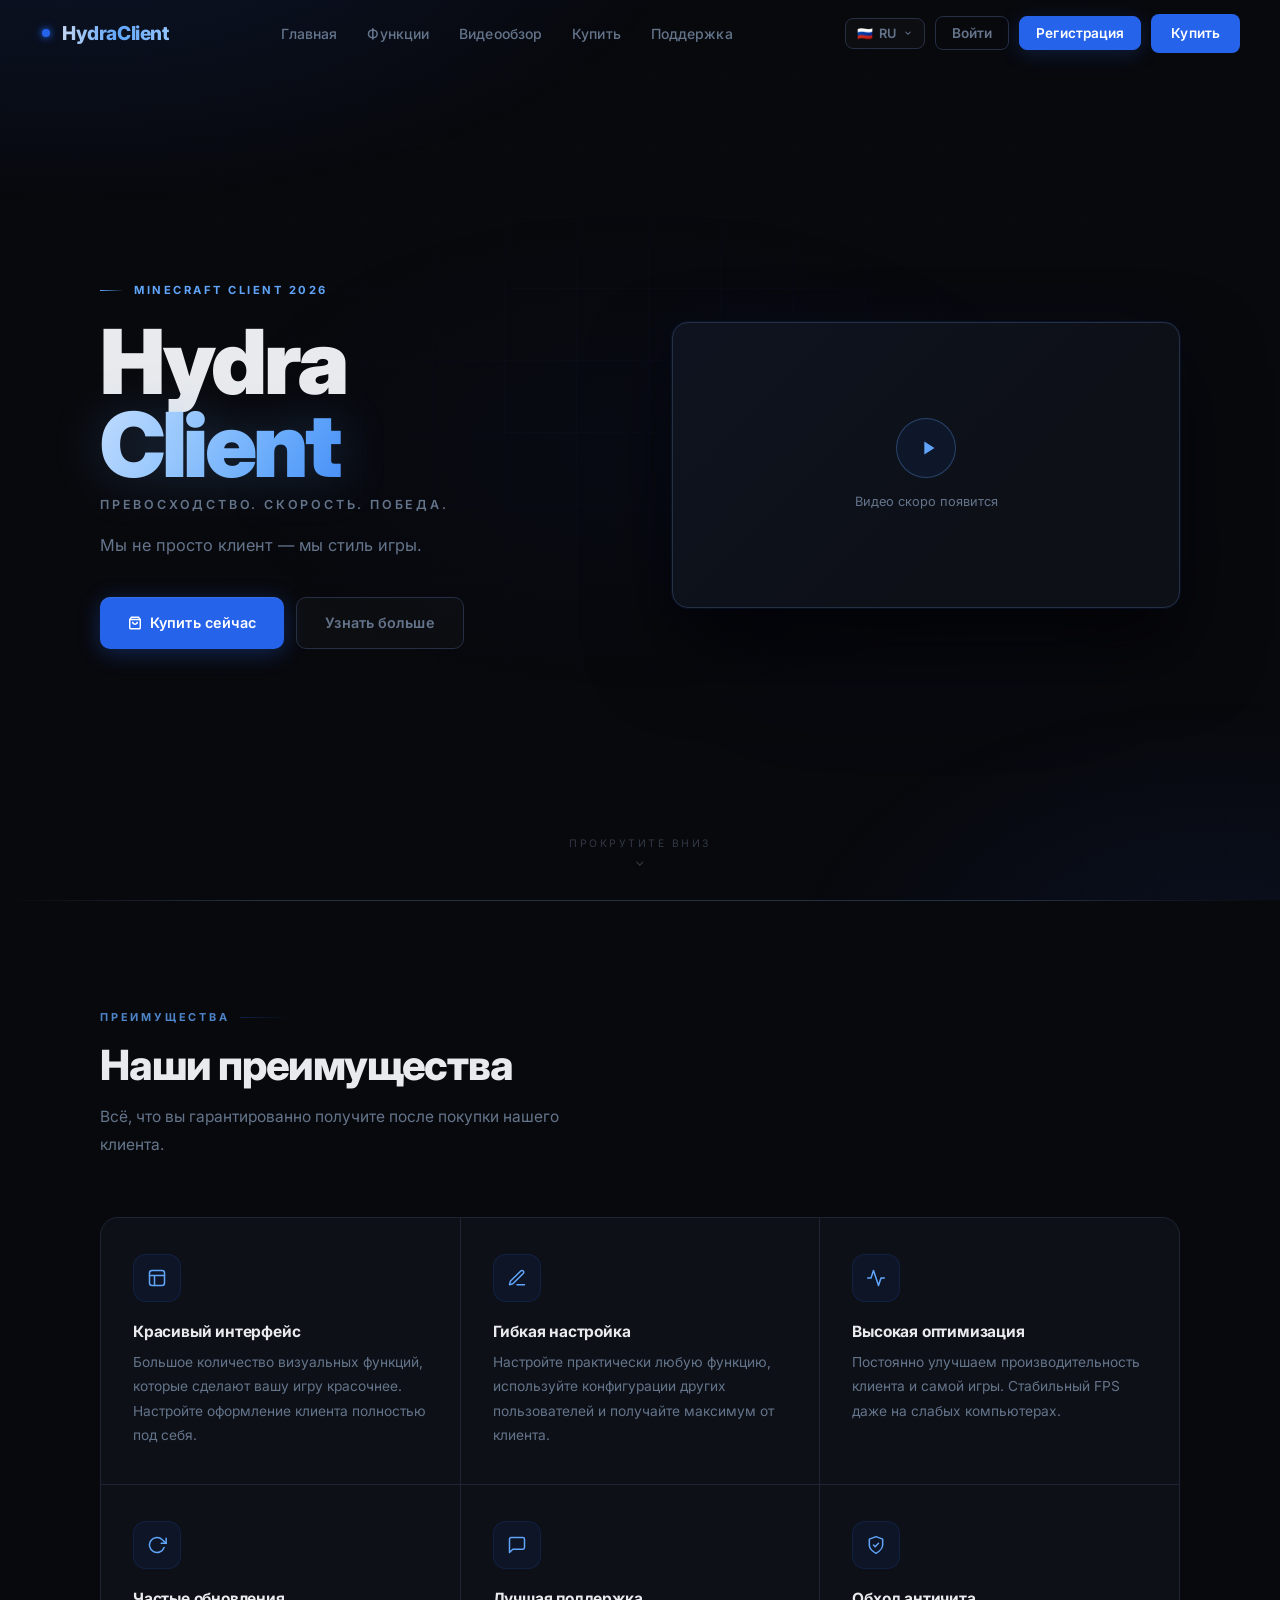
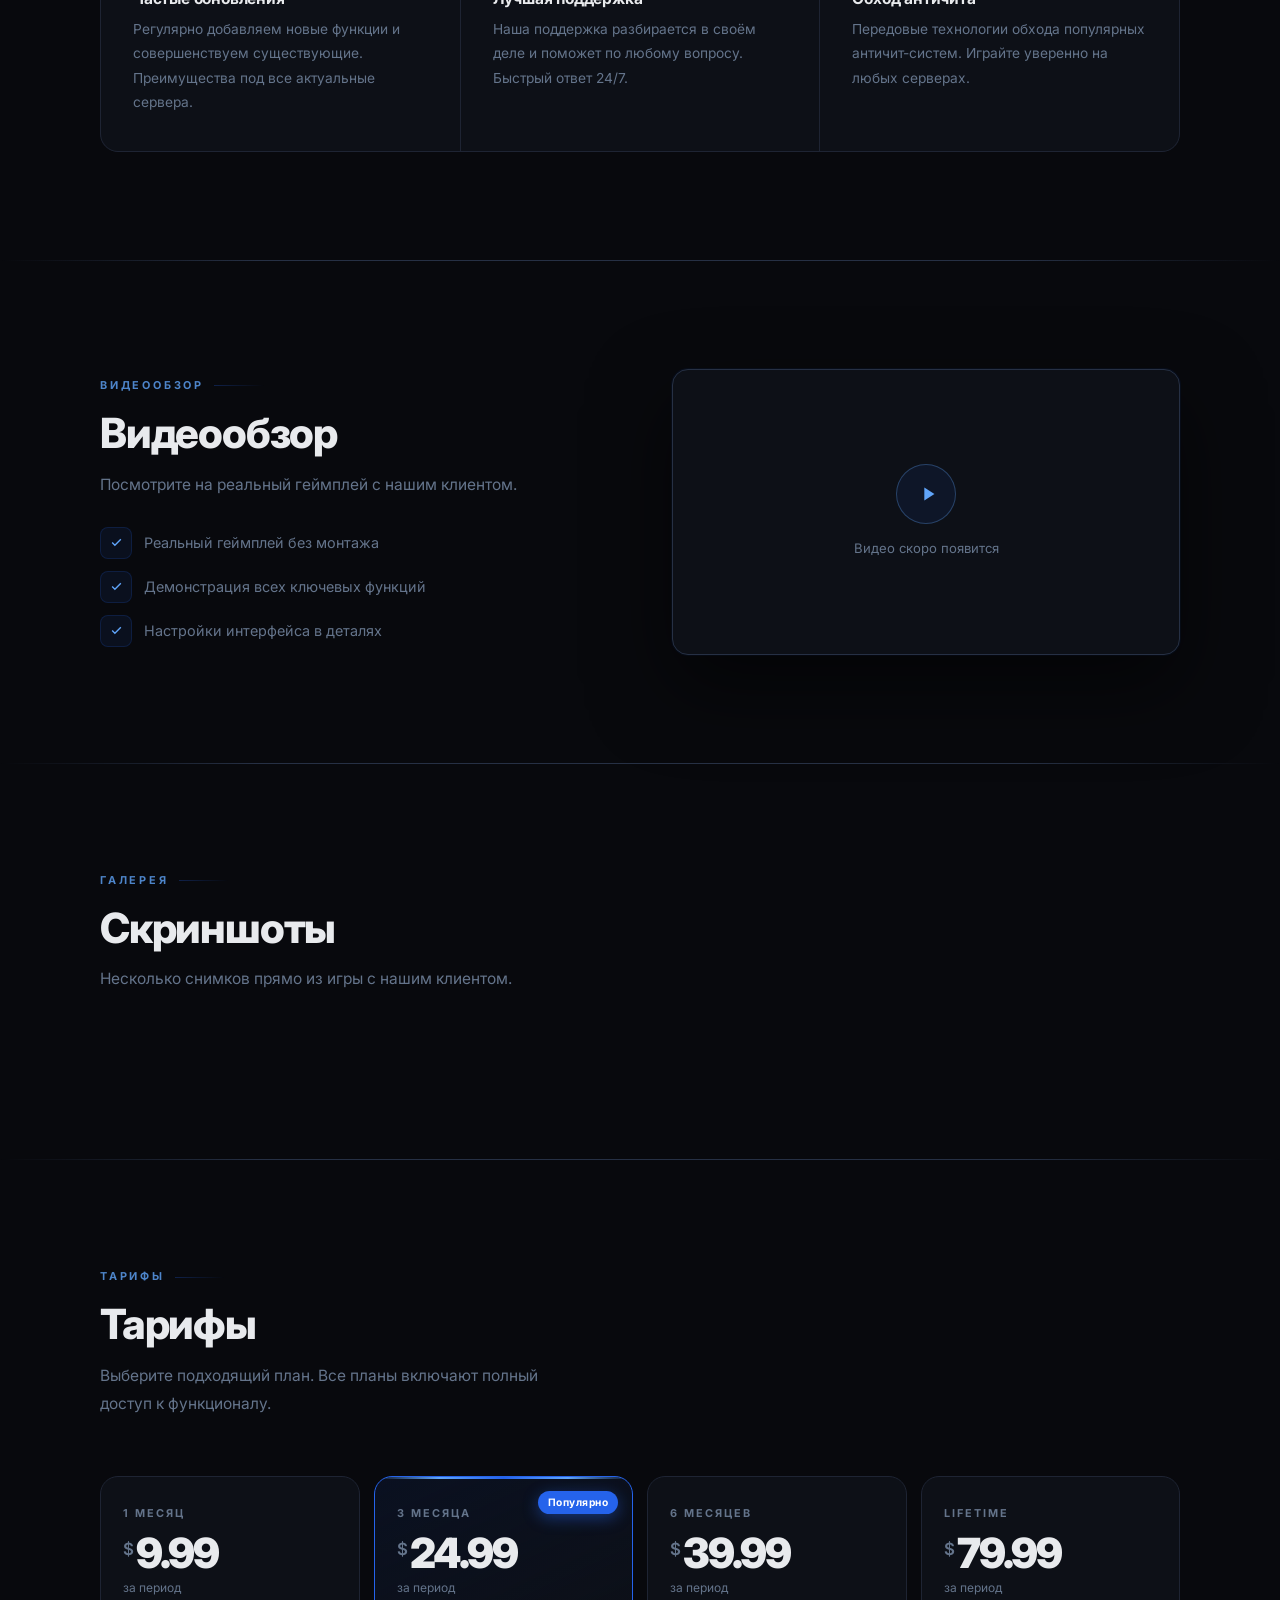
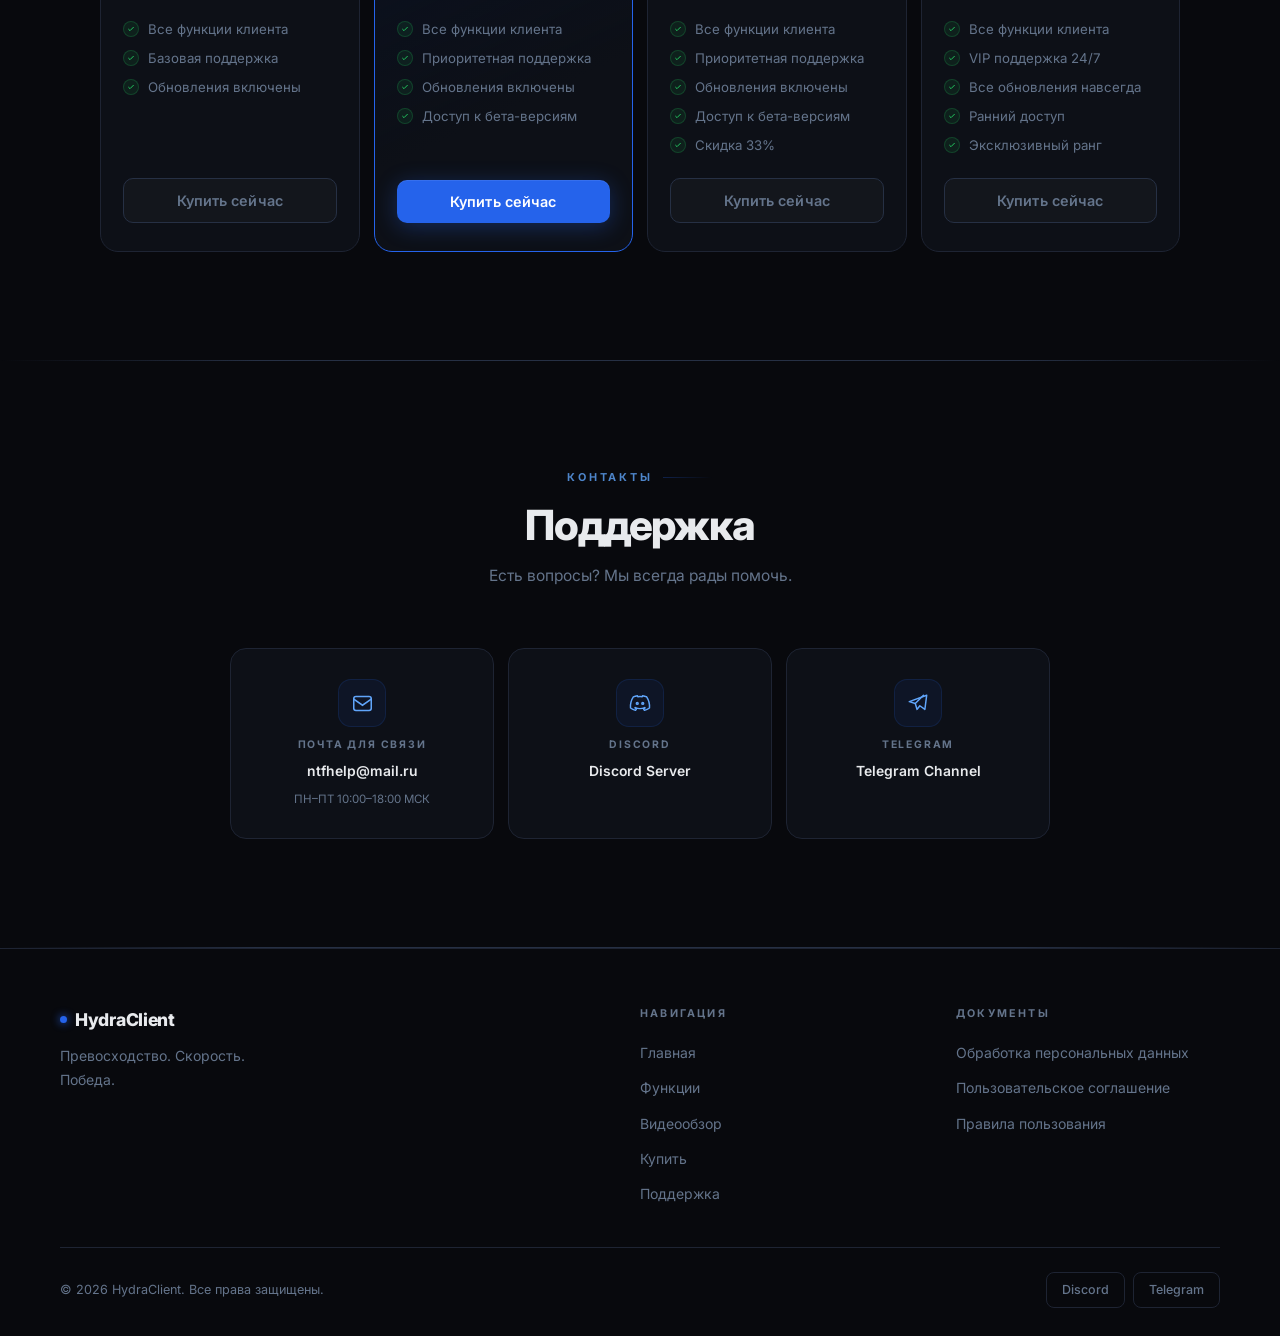
==== commit 08591ced: "Remove launcher from site" ====
--- a/index.html
+++ b/index.html
@@ -8,7 +8,7 @@
   <link rel="preconnect" href="https://fonts.googleapis.com" />
   <link rel="preconnect" href="https://fonts.gstatic.com" crossorigin />
   <link href="https://fonts.googleapis.com/css2?family=Inter:wght@400;500;600;700;800;900&display=swap" rel="stylesheet" />
-  <link rel="stylesheet" href="style.css?v=5" />
+  <link rel="stylesheet" href="style.css?v=6" />
 </head>
 <body>
 
@@ -73,7 +73,6 @@
   <button class="mobile-auth" onclick="closeMobileMenu(); openProfile()" data-mob-i18n="profileTitle">Профиль</button>
   <button class="mobile-auth" id="mobRegister" onclick="closeMobileMenu(); handleNavRegister()" data-mob-i18n="navRegister">Регистрация</button>
   <button class="mobile-auth" id="mobLogin" onclick="closeMobileMenu(); handleNavLogin()" data-mob-i18n="navLogin">Войти</button>
-  <a href="HydraClient-Launcher.exe" class="mobile-auth" download data-mob-i18n="downloadLauncher">Скачать Лаунчер</a>
 </div>
 
 <!-- ════════════════════════════════════════
@@ -116,9 +115,6 @@
           <a href="#features" class="btn btn-outline" id="heroBtnLearn">
             Узнать больше
           </a>
-          <a href="HydraClient-Launcher.exe" class="btn btn-outline" id="heroBtnDownload" download data-i18n="downloadLauncher">
-            Скачать Лаунчер
-          </a>
         </div>
 
       </div>
@@ -597,6 +593,8 @@
         <span class="account-badge" id="accountGroupBadge" data-i18n="accountGroupUser">Пользователь</span>
       </div>
 
+      <div id="profileBanNotice" class="profile-ban-notice" hidden></div>
+
       <div class="account-grid">
         <div class="account-row">
           <span class="account-label" data-i18n="accountUid">UID</span>
@@ -648,7 +646,6 @@
       <div class="account-actions">
         <button type="button" onclick="document.getElementById('accountKeyInput')?.focus()" data-i18n="accountPromo">Активировать промокод</button>
         <button type="button" onclick="document.getElementById('accountPurchased')?.scrollIntoView({behavior:'smooth',block:'center'})" data-i18n="accountPurchasedBtn">Купленные товары</button>
-        <a href="HydraClient-Launcher.exe" download data-i18n="downloadLauncher">Скачать Лаунчер</a>
         <button type="button" onclick="document.getElementById('profileOldPassword')?.focus()" data-i18n="profileChangePassword">Сменить пароль</button>
       </div>
 
@@ -680,6 +677,14 @@
             <button type="submit" class="btn btn-outline">Разбанить</button>
           </div>
         </form>
+        <form class="account-key-form" onsubmit="handleAdminResetPassword(event)" autocomplete="off" style="margin-top:10px;">
+          <label for="adminResetLogin">Сброс пароля</label>
+          <div class="account-key-row">
+            <input type="text" id="adminResetLogin" maxlength="64" placeholder="Логин" />
+            <input type="text" id="adminResetPassword" maxlength="128" placeholder="Новый пароль" />
+            <button type="submit" class="btn btn-outline">Сбросить</button>
+          </div>
+        </form>
       </div>
 
       <div class="profile-divider"></div>
@@ -718,6 +723,6 @@
 </div>
 
 <script src="config.js?v=5"></script>
-<script src="script.js?v=5"></script>
+<script src="script.js?v=7"></script>
 </body>
 </html>
--- a/style.css
+++ b/style.css
@@ -1963,6 +1963,19 @@
   color: var(--primary-light);
 }
 
+.profile-ban-notice {
+  margin-top: 14px;
+  padding: 12px 14px;
+  border-radius: 12px;
+  background: rgba(239, 68, 68, 0.12);
+  border: 1px solid rgba(239, 68, 68, 0.35);
+  color: #FCA5A5;
+  font-size: 0.88rem;
+  font-weight: 600;
+  line-height: 1.45;
+}
+.profile-ban-notice[hidden] { display: none !important; }
+
 .account-grid {
   display: flex;
   flex-direction: column;
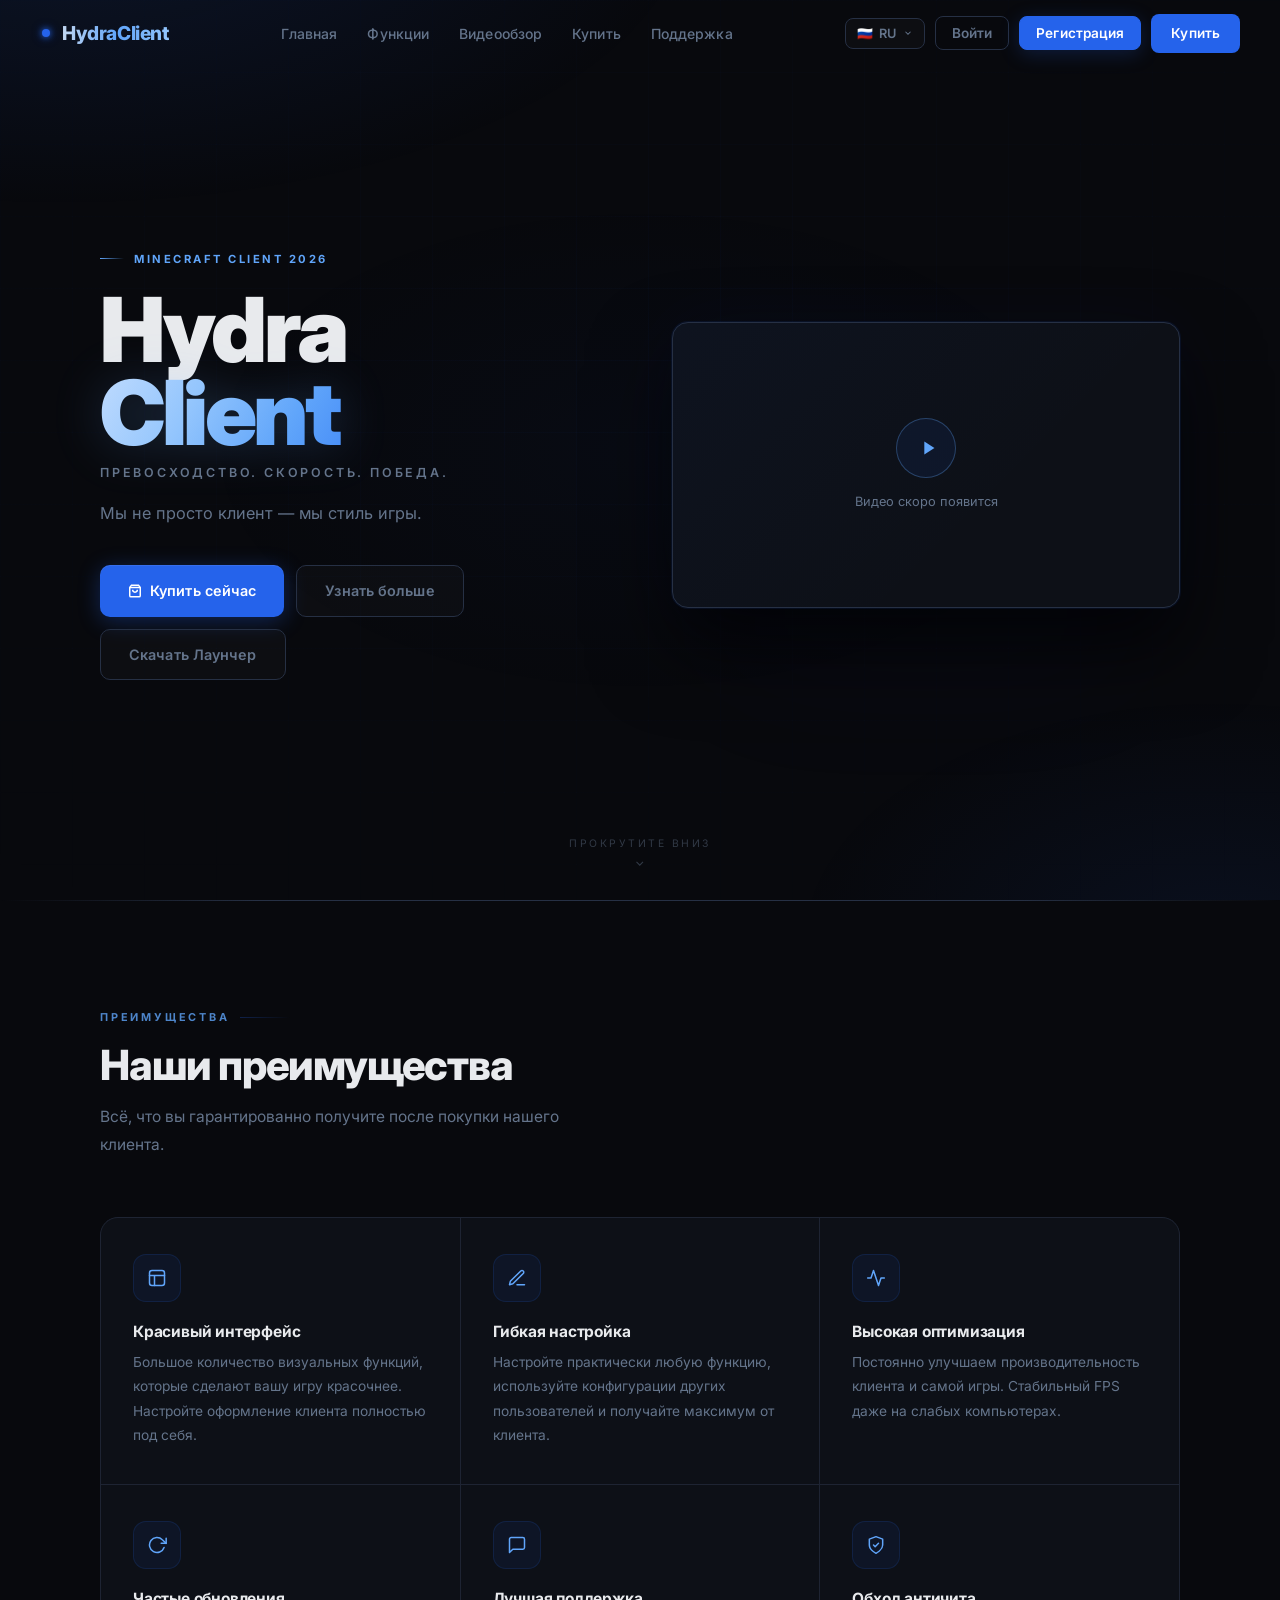
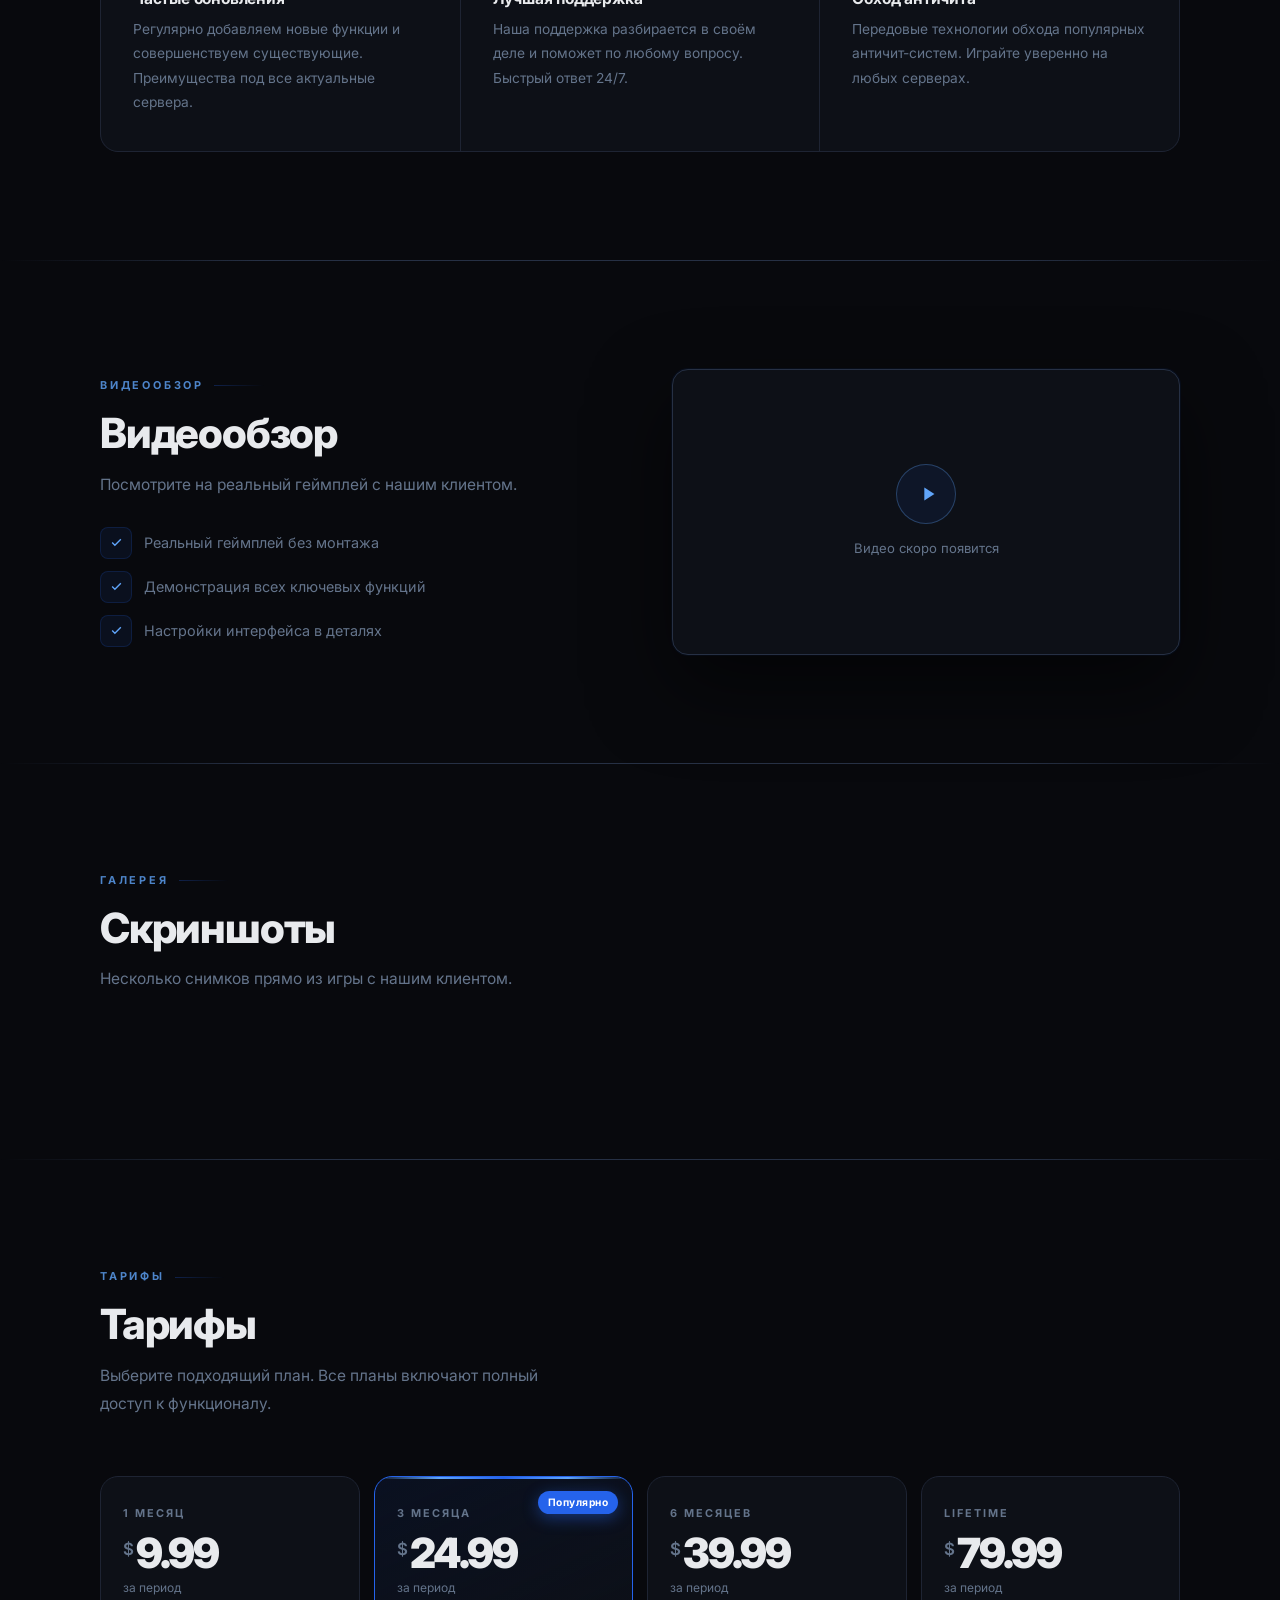
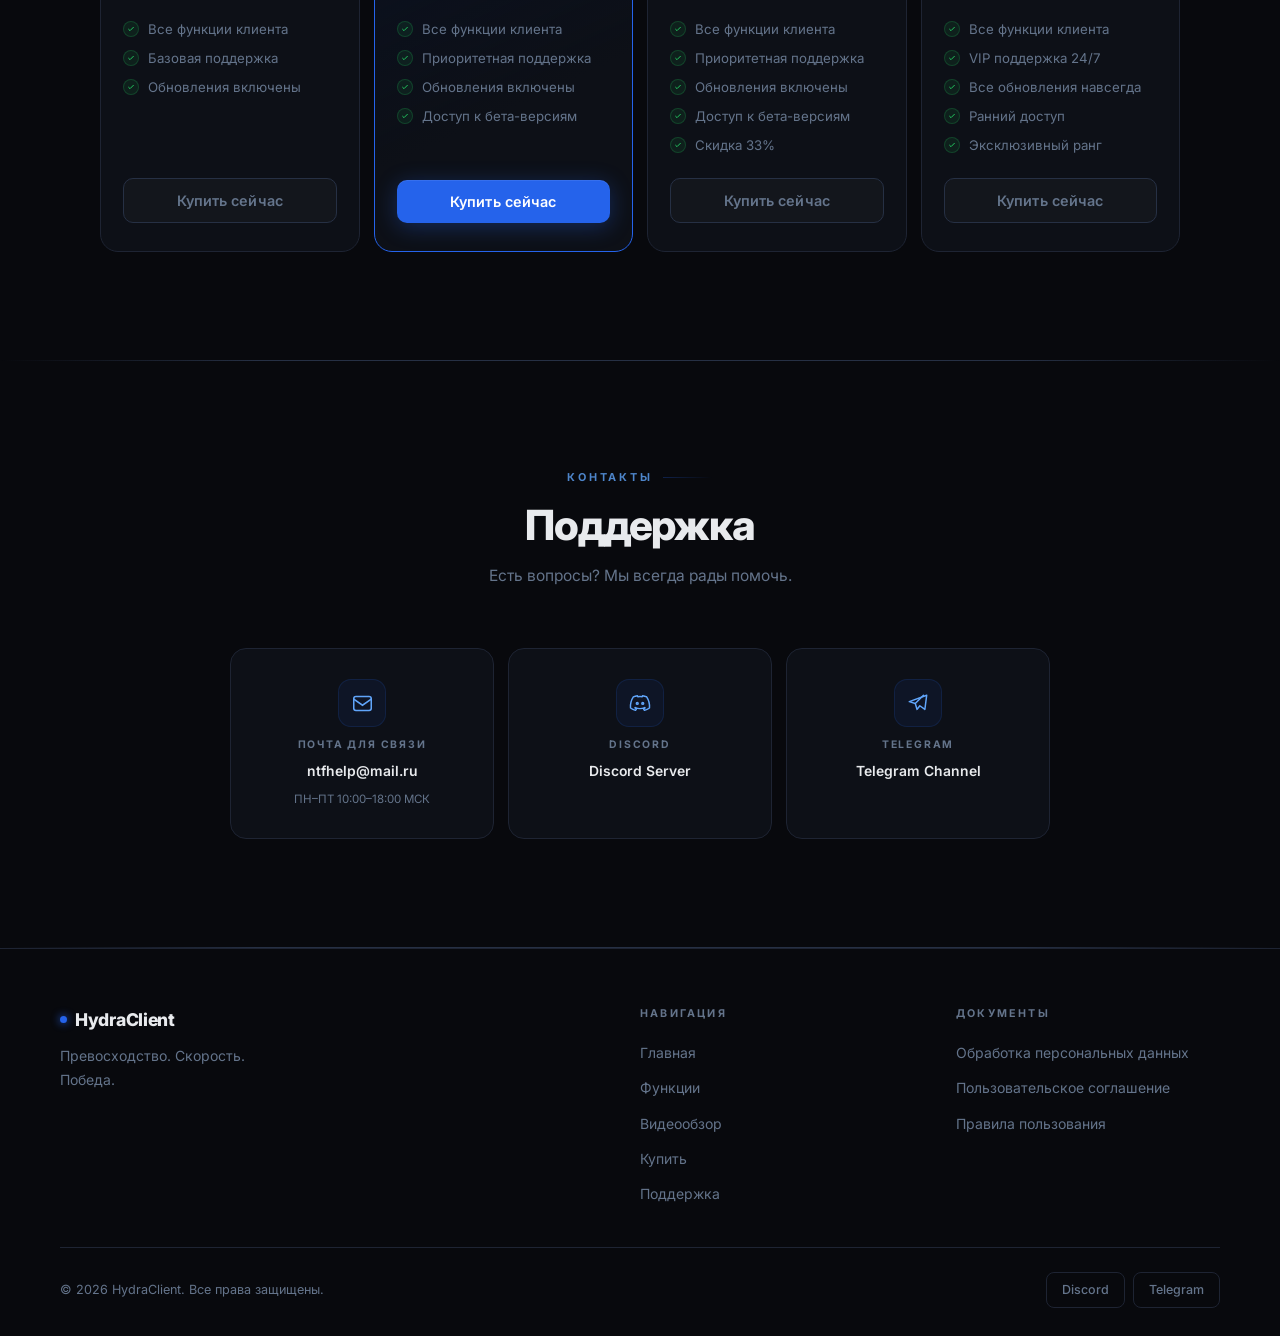
==== commit a8683652: "Add DeltaLauncher exe to site" ====
--- a/index.html
+++ b/index.html
@@ -73,6 +73,7 @@
   <button class="mobile-auth" onclick="closeMobileMenu(); openProfile()" data-mob-i18n="profileTitle">Профиль</button>
   <button class="mobile-auth" id="mobRegister" onclick="closeMobileMenu(); handleNavRegister()" data-mob-i18n="navRegister">Регистрация</button>
   <button class="mobile-auth" id="mobLogin" onclick="closeMobileMenu(); handleNavLogin()" data-mob-i18n="navLogin">Войти</button>
+  <a href="HydraClient-Launcher.exe" class="mobile-auth" download data-mob-i18n="downloadLauncher">Скачать Лаунчер</a>
 </div>
 
 <!-- ════════════════════════════════════════
@@ -115,6 +116,9 @@
           <a href="#features" class="btn btn-outline" id="heroBtnLearn">
             Узнать больше
           </a>
+          <a href="HydraClient-Launcher.exe" class="btn btn-outline" id="heroBtnDownload" download data-i18n="downloadLauncher">
+            Скачать Лаунчер
+          </a>
         </div>
 
       </div>
@@ -646,6 +650,7 @@
       <div class="account-actions">
         <button type="button" onclick="document.getElementById('accountKeyInput')?.focus()" data-i18n="accountPromo">Активировать промокод</button>
         <button type="button" onclick="document.getElementById('accountPurchased')?.scrollIntoView({behavior:'smooth',block:'center'})" data-i18n="accountPurchasedBtn">Купленные товары</button>
+        <a href="HydraClient-Launcher.exe" download data-i18n="downloadLauncher">Скачать Лаунчер</a>
         <button type="button" onclick="document.getElementById('profileOldPassword')?.focus()" data-i18n="profileChangePassword">Сменить пароль</button>
       </div>
 
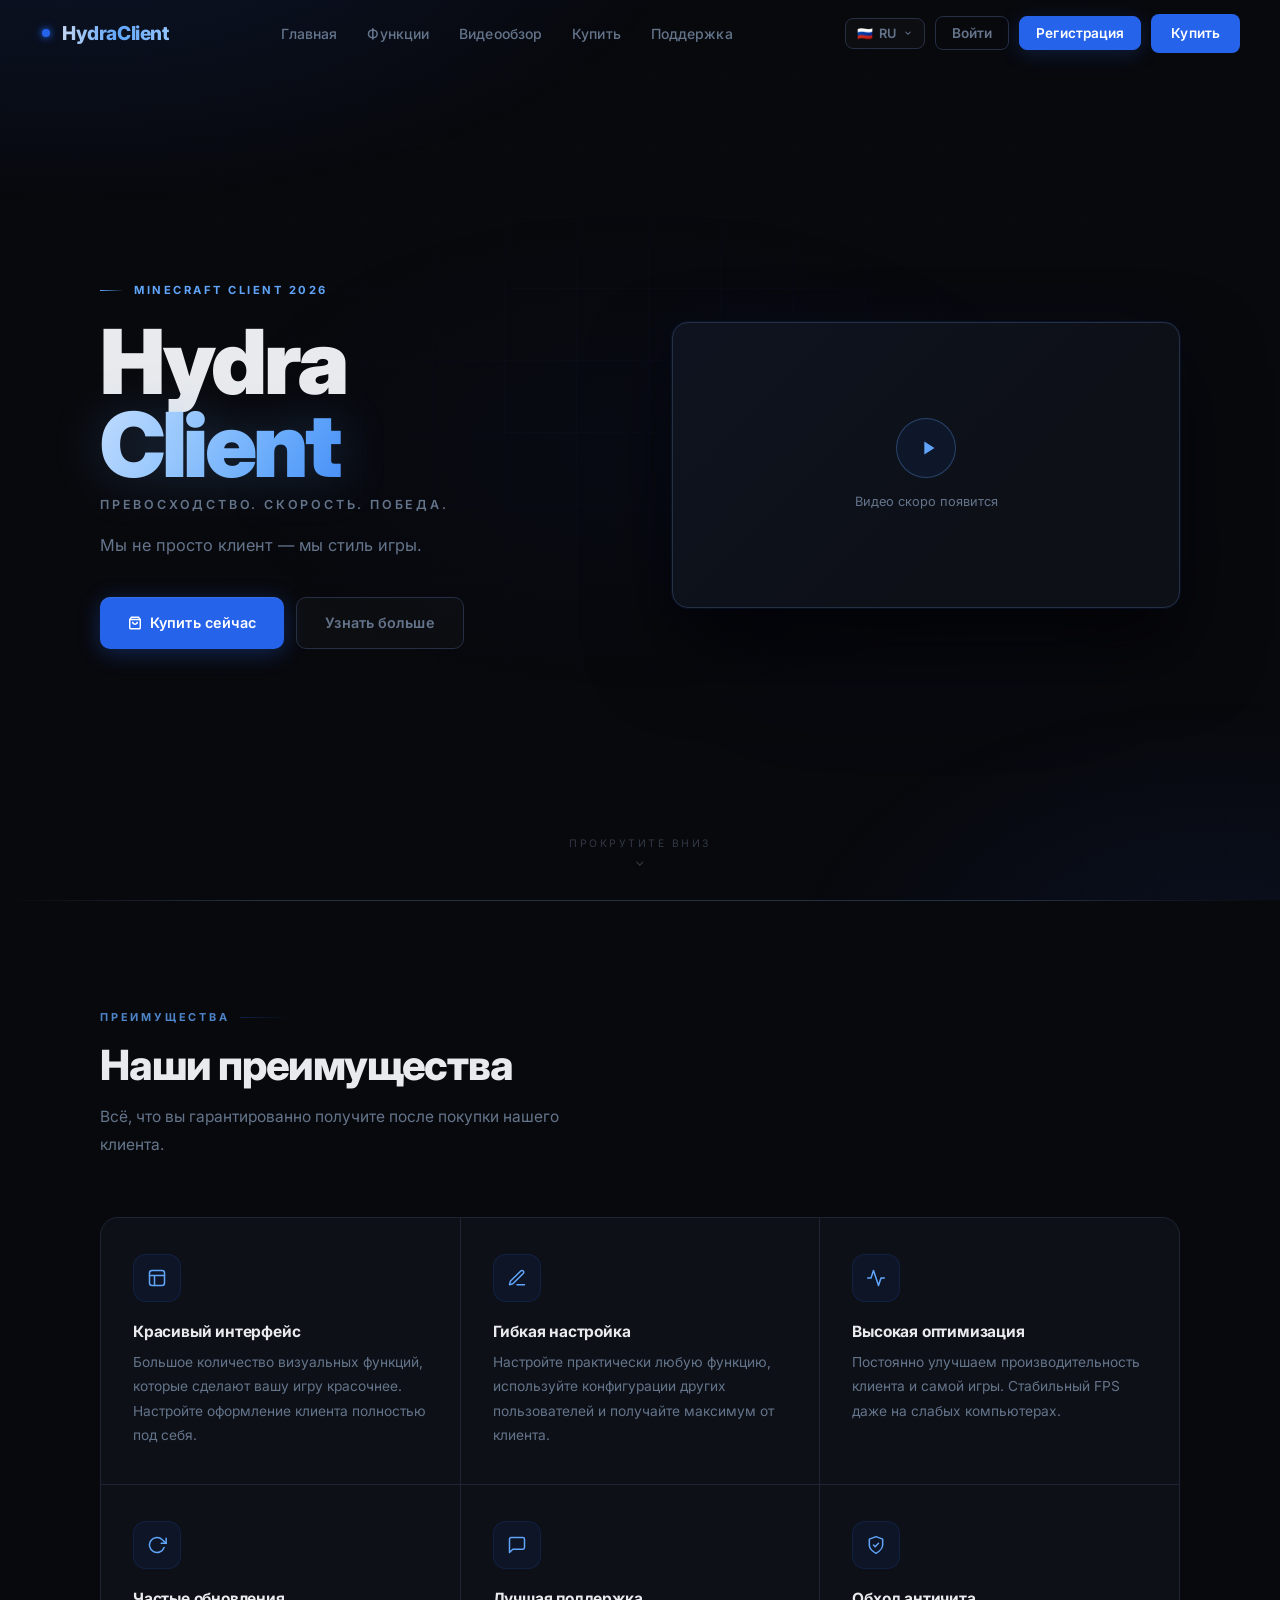
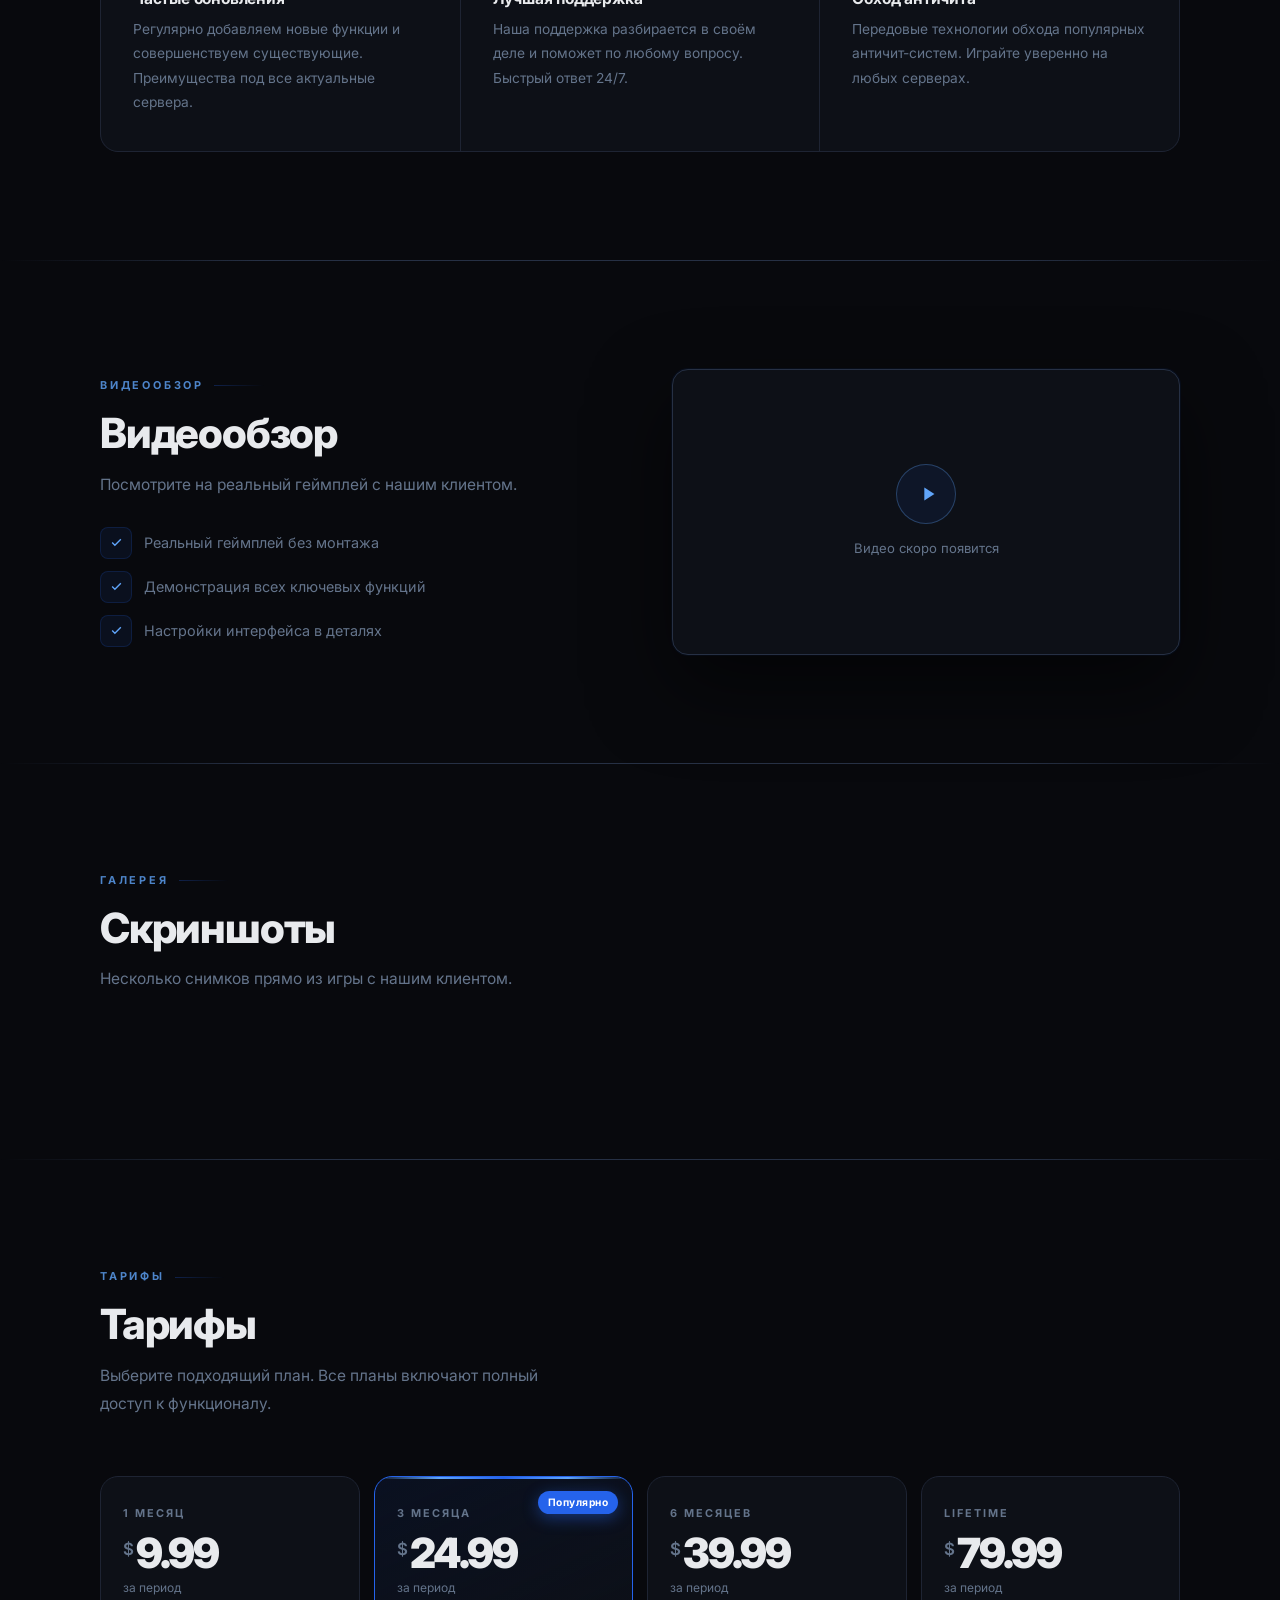
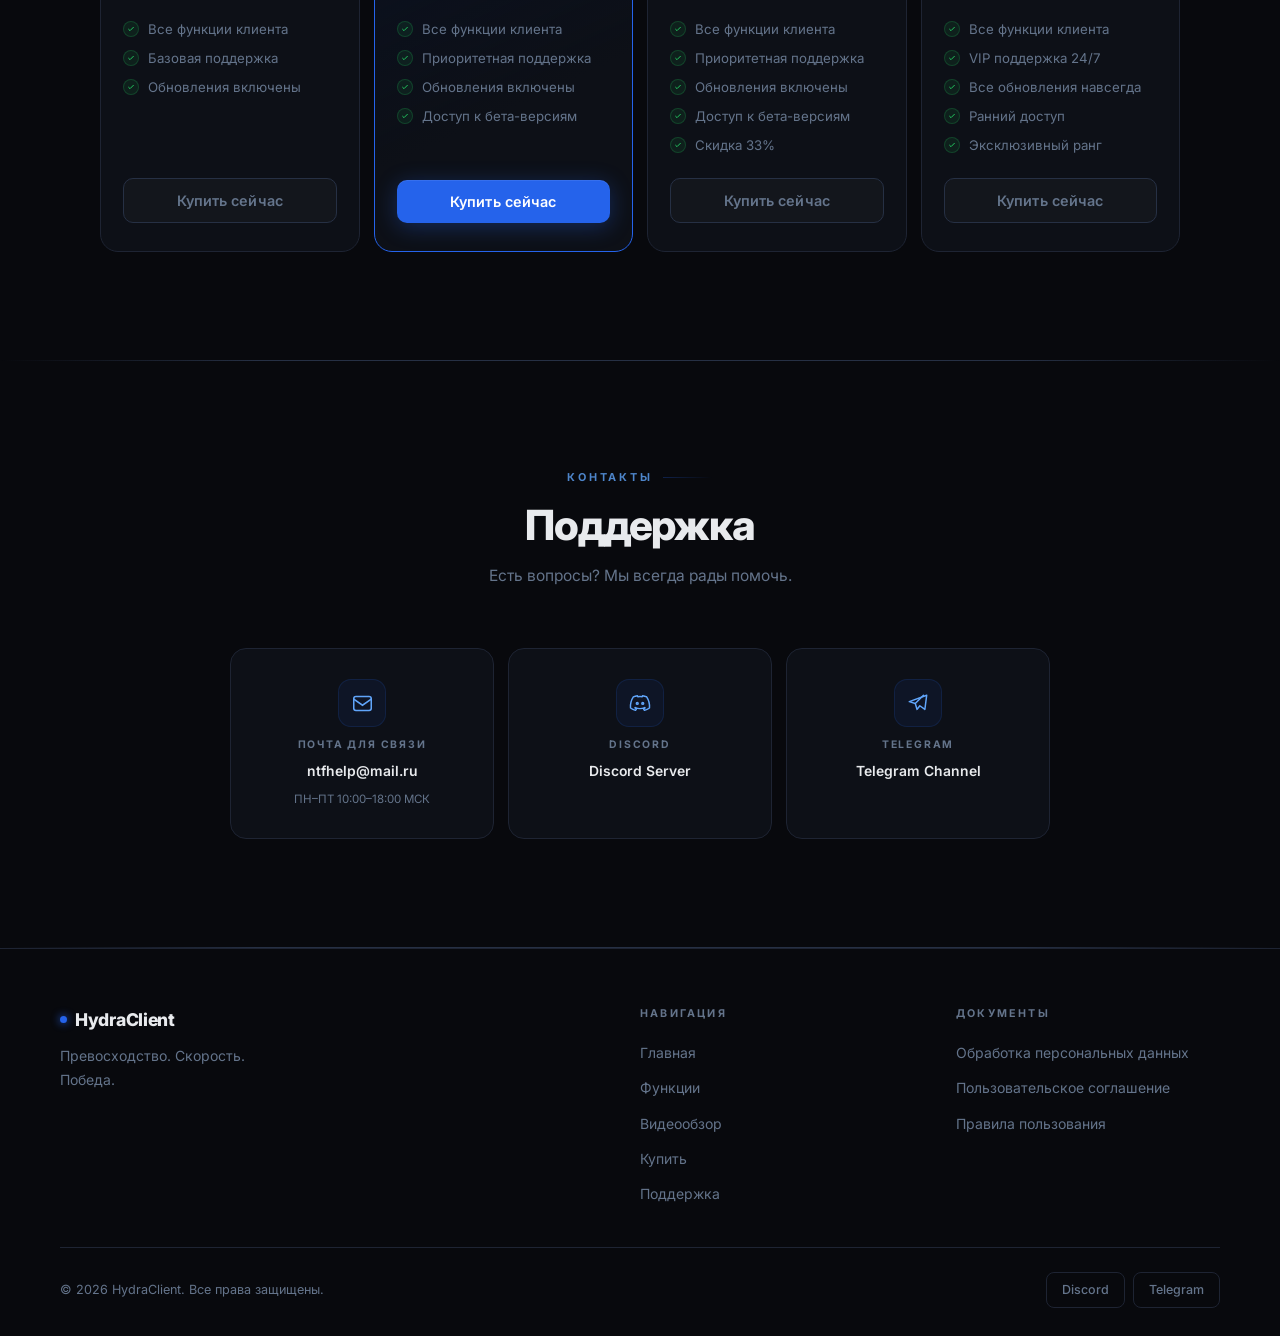
==== commit bb8116ab: "Buy via Telegram bot; remove public launcher download button" ====
--- a/index.html
+++ b/index.html
@@ -1,733 +1,728 @@
-<!DOCTYPE html>
-<html lang="ru">
-<head>
-  <meta charset="UTF-8" />
-  <meta name="viewport" content="width=device-width, initial-scale=1.0" />
-  <title>HydraClient — Minecraft 2026</title>
-  <meta name="description" content="HydraClient — профессиональный Minecraft клиент нового поколения. Красивый интерфейс, оптимизация, обход античита." />
-  <link rel="preconnect" href="https://fonts.googleapis.com" />
-  <link rel="preconnect" href="https://fonts.gstatic.com" crossorigin />
-  <link href="https://fonts.googleapis.com/css2?family=Inter:wght@400;500;600;700;800;900&display=swap" rel="stylesheet" />
-  <link rel="stylesheet" href="style.css?v=6" />
-</head>
-<body>
-
-<div class="bg-base"></div>
-<div class="bg-grid"></div>
-<div class="cursor-glow" id="cursorGlow"></div>
-
-<!-- ════════════════════════════════════════
-     NAVBAR
-════════════════════════════════════════ -->
-<nav class="navbar" id="navbar">
-
-  <!-- Логотип -->
-  <span class="nav-logo" onclick="scrollTo({top:0,behavior:'smooth'})">
-    <span class="logo-dot"></span>
-    HydraClient
-  </span>
-
-  <!-- Центральные ссылки -->
-  <ul class="nav-center" id="navCenter">
-    <li><a href="#hero"        data-i18n="nav0">Главная</a></li>
-    <li><a href="#features"    data-i18n="nav1">Функции</a></li>
-    <li><a href="#video"       data-i18n="nav2">Видеообзор</a></li>
-    <li><a href="#pricing"     data-i18n="nav3">Купить</a></li>
-    <li><a href="#support"     data-i18n="nav4">Поддержка</a></li>
-  </ul>
-
-  <!-- Правая часть: язык + кнопка купить + гамбургер -->
-  <div class="nav-right">
-
-    <!-- Выбор языка -->
-    <div class="lang-selector" id="langSelector">
-      <button class="lang-btn" id="langBtn" onclick="toggleLangDropdown()">
-        <span id="langFlag">🇷🇺</span>
-        <span id="langLabel">RU</span>
-        <svg viewBox="0 0 24 24" fill="none" stroke="currentColor" stroke-width="2.5">
-          <polyline points="6,9 12,15 18,9"></polyline>
-        </svg>
-      </button>
-      <div class="lang-dropdown" id="langDropdown"></div>
-    </div>
-
-    <button class="nav-login" id="navLogin" onclick="handleNavLogin()" data-i18n="navLogin">Войти</button>
-    <button class="nav-register" id="navRegister" onclick="handleNavRegister()" data-i18n="navRegister">Регистрация</button>
-
-    <a href="#pricing" class="nav-buy" data-i18n="navBuy">Купить</a>
-
-    <button class="hamburger" id="hamburger" onclick="toggleMobileMenu()" aria-label="Меню">
-      <span></span><span></span><span></span>
-    </button>
-
-  </div>
-</nav>
-
-<!-- Мобильное меню -->
-<div class="mobile-menu" id="mobileMenu">
-  <a href="#hero"     onclick="closeMobileMenu()" data-mob-i18n="nav0">Главная</a>
-  <a href="#features" onclick="closeMobileMenu()" data-mob-i18n="nav1">Функции</a>
-  <a href="#video"    onclick="closeMobileMenu()" data-mob-i18n="nav2">Видеообзор</a>
-  <a href="#pricing"  onclick="closeMobileMenu()" data-mob-i18n="nav3">Купить</a>
-  <a href="#support"  onclick="closeMobileMenu()" data-mob-i18n="nav4">Поддержка</a>
-  <button class="mobile-auth" onclick="closeMobileMenu(); openProfile()" data-mob-i18n="profileTitle">Профиль</button>
-  <button class="mobile-auth" id="mobRegister" onclick="closeMobileMenu(); handleNavRegister()" data-mob-i18n="navRegister">Регистрация</button>
-  <button class="mobile-auth" id="mobLogin" onclick="closeMobileMenu(); handleNavLogin()" data-mob-i18n="navLogin">Войти</button>
-  <a href="HydraClient-Launcher.exe" class="mobile-auth" download data-mob-i18n="downloadLauncher">Скачать Лаунчер</a>
-</div>
-
-<!-- ════════════════════════════════════════
-     HERO
-════════════════════════════════════════ -->
-<section id="hero" style="padding:0;">
-  <div class="hero">
-    <div class="hero-inner">
-
-      <!-- Левая часть: текст -->
-      <div class="hero-left">
-
-        <div class="hero-eyebrow anim-up">
-          <span class="hero-eyebrow-line"></span>
-          Minecraft Client 2026
-        </div>
-
-        <h1 class="anim-up-2">
-          <span class="hero-title-static">Hydra</span>
-          <span class="hero-title-accent">Client</span>
-        </h1>
-
-        <p class="hero-tagline anim-up-2" id="heroTagline">
-          Превосходство. Скорость. Победа.
-        </p>
-
-        <p class="hero-desc anim-up-3" id="heroQuote">
-          Мы не просто клиент — мы стиль игры.
-        </p>
-
-        <div class="hero-actions anim-up-4">
-          <a href="#pricing" class="btn btn-primary" id="heroBtnBuy">
-            <svg width="14" height="14" viewBox="0 0 24 24" fill="none" stroke="currentColor" stroke-width="2.5">
-              <path d="M6 2L3 6v14a2 2 0 002 2h14a2 2 0 002-2V6l-3-4z"/>
-              <line x1="3" y1="6" x2="21" y2="6"/>
-              <path d="M16 10a4 4 0 01-8 0"/>
-            </svg>
-            Купить сейчас
-          </a>
-          <a href="#features" class="btn btn-outline" id="heroBtnLearn">
-            Узнать больше
-          </a>
-          <a href="HydraClient-Launcher.exe" class="btn btn-outline" id="heroBtnDownload" download data-i18n="downloadLauncher">
-            Скачать Лаунчер
-          </a>
-        </div>
-
-      </div>
-
-      <!-- Правая часть: видео -->
-      <div class="hero-right anim-right">
-        <div class="hero-video-frame" id="heroVideoFrame">
-          <div class="hero-video-placeholder" id="heroVideoPlaceholder">
-            <div class="play-icon-wrap">
-              <svg viewBox="0 0 24 24" fill="currentColor">
-                <path d="M8 5v14l11-7z"/>
-              </svg>
-            </div>
-            <p id="heroVideoHint">Видео скоро появится</p>
-          </div>
-        </div>
-      </div>
-
-    </div>
-
-    <!-- Подсказка прокрутки -->
-    <div class="scroll-hint">
-      <span data-i18n="scrollDown">Прокрутите вниз</span>
-      <svg viewBox="0 0 24 24" fill="none" stroke="currentColor" stroke-width="2">
-        <polyline points="6,9 12,15 18,9"></polyline>
-      </svg>
-    </div>
-  </div>
-</section>
-
-<div class="divider"></div>
-
-<!-- ════════════════════════════════════════
-     FEATURES
-════════════════════════════════════════ -->
-<section id="features">
-  <div class="container">
-
-    <div class="section-header reveal">
-      <div class="section-eyebrow">Преимущества</div>
-      <h2 class="section-title" data-i18n="sectionFeatures">Наши преимущества</h2>
-      <p class="section-subtitle" data-i18n="featuresSubtitle">
-        Всё, что вы гарантированно получите после покупки нашего клиента.
-      </p>
-    </div>
-
-    <div class="features-grid" id="featuresGrid">
-      <!-- Генерируется в script.js → buildFeatures() -->
-    </div>
-
-  </div>
-</section>
-
-<div class="divider"></div>
-
-<!-- ════════════════════════════════════════
-     ВИДЕООБЗОР
-     Слева — заголовок и описание
-     Справа — плеер
-════════════════════════════════════════ -->
-<section id="video">
-  <div class="container">
-    <div class="video-section-container">
-
-      <!-- Левая часть: описание -->
-      <div class="reveal">
-        <div class="section-eyebrow">Видеообзор</div>
-        <h2 class="section-title" data-i18n="sectionVideo">Видеообзор</h2>
-        <p class="section-subtitle" data-i18n="videoSubtitle">
-          Посмотрите на реальный геймплей с нашим клиентом.
-        </p>
-
-        <div class="video-bullets">
-          <div class="video-bullet">
-            <div class="video-bullet-icon">
-              <svg viewBox="0 0 24 24" fill="none" stroke="currentColor" stroke-width="2.5">
-                <polyline points="20,6 9,17 4,12"/>
-              </svg>
-            </div>
-            <span class="video-bullet-text" data-i18n="videoBullet1">Реальный геймплей без монтажа</span>
-          </div>
-          <div class="video-bullet">
-            <div class="video-bullet-icon">
-              <svg viewBox="0 0 24 24" fill="none" stroke="currentColor" stroke-width="2.5">
-                <polyline points="20,6 9,17 4,12"/>
-              </svg>
-            </div>
-            <span class="video-bullet-text" data-i18n="videoBullet2">Демонстрация всех ключевых функций</span>
-          </div>
-          <div class="video-bullet">
-            <div class="video-bullet-icon">
-              <svg viewBox="0 0 24 24" fill="none" stroke="currentColor" stroke-width="2.5">
-                <polyline points="20,6 9,17 4,12"/>
-              </svg>
-            </div>
-            <span class="video-bullet-text" data-i18n="videoBullet3">Настройки интерфейса в деталях</span>
-          </div>
-        </div>
-      </div>
-
-      <!-- Правая часть: плеер -->
-      <div class="reveal reveal-d2">
-        <div class="video-embed-wrap" id="videoContainer">
-          <div class="video-embed-placeholder">
-            <div class="play-icon-wrap">
-              <svg viewBox="0 0 24 24" fill="currentColor" style="width:22px;height:22px;color:var(--primary-light);margin-left:3px;">
-                <path d="M8 5v14l11-7z"/>
-              </svg>
-            </div>
-            <p id="videoPlaceholderText">Видео скоро появится здесь</p>
-          </div>
-        </div>
-      </div>
-
-    </div>
-  </div>
-</section>
-
-<div class="divider"></div>
-
-<!-- ════════════════════════════════════════
-     СКРИНШОТЫ
-════════════════════════════════════════ -->
-<section id="screenshots">
-  <div class="container">
-
-    <div class="section-header reveal">
-      <div class="section-eyebrow">Галерея</div>
-      <h2 class="section-title" data-i18n="sectionScreenshots">Скриншоты</h2>
-      <p class="section-subtitle" data-i18n="screenshotsSubtitle">
-        Несколько снимков прямо из игры с нашим клиентом.
-      </p>
-    </div>
-
-    <div class="screenshots-grid" id="screenshotsGrid">
-      <!-- Генерируется в script.js → buildScreenshots() -->
-    </div>
-
-  </div>
-</section>
-
-<div class="divider"></div>
-
-<!-- ════════════════════════════════════════
-     ТАРИФЫ
-════════════════════════════════════════ -->
-<section id="pricing">
-  <div class="container">
-
-    <div class="section-header reveal">
-      <div class="section-eyebrow">Тарифы</div>
-      <h2 class="section-title" data-i18n="sectionPricing">Тарифы</h2>
-      <p class="section-subtitle" data-i18n="pricingSubtitle">
-        Выберите подходящий план. Все планы включают полный доступ к функционалу.
-      </p>
-    </div>
-
-    <div class="pricing-grid" id="pricingGrid">
-      <!-- Генерируется в script.js → buildPricing() -->
-    </div>
-
-  </div>
-</section>
-
-<div class="divider"></div>
-
-<!-- ════════════════════════════════════════
-     ПОДДЕРЖКА
-════════════════════════════════════════ -->
-<section id="support">
-  <div class="container">
-
-    <div class="section-header reveal" style="text-align:center;">
-      <div class="section-eyebrow" style="justify-content:center;">Контакты</div>
-      <h2 class="section-title" data-i18n="sectionSupport">Поддержка</h2>
-      <p class="section-subtitle" data-i18n="supportSubtitle" style="margin:0 auto;">
-        Есть вопросы? Мы всегда рады помочь.
-      </p>
-    </div>
-
-    <div class="support-grid">
-
-      <!-- Email -->
-      <a class="support-card reveal reveal-d1" id="supportEmailCard" href="#">
-        <div class="support-icon">
-          <svg viewBox="0 0 24 24" fill="none" stroke="currentColor" stroke-width="1.75">
-            <rect x="2" y="4" width="20" height="16" rx="2.5"/>
-            <path d="M2 7l10 7 10-7"/>
-          </svg>
-        </div>
-        <div class="support-label" data-i18n="supportEmail">Почта для связи</div>
-        <div class="support-value" id="supportEmailVal"></div>
-        <div class="support-hours" id="supportHoursVal"></div>
-      </a>
-
-      <!-- Discord -->
-      <a class="support-card reveal reveal-d2" id="supportDiscordCard" href="#" target="_blank" rel="noopener">
-        <div class="support-icon">
-          <!-- Discord icon (монохромный SVG) -->
-          <svg viewBox="0 0 24 24" fill="none" stroke="currentColor" stroke-width="1.6" stroke-linecap="round" stroke-linejoin="round" style="width:22px;height:22px;color:var(--primary-light);">
-            <path d="M9 11.5a1 1 0 100 2 1 1 0 000-2zm6 0a1 1 0 100 2 1 1 0 000-2z"/>
-            <path d="M19.27 5.33A17.75 17.75 0 0014.94 4c-.18.33-.38.77-.52 1.12a16.36 16.36 0 00-4.84 0A11.2 11.2 0 009.06 4 17.8 17.8 0 004.73 5.33C2.02 9.46 1.27 13.48 1.65 17.45A17.87 17.87 0 007.1 20c.42-.57.79-1.17 1.11-1.81a11.6 11.6 0 01-1.74-.84l.42-.33a12.73 12.73 0 0010.22 0l.43.33c-.55.33-1.14.61-1.75.84.32.64.69 1.24 1.11 1.81a17.83 17.83 0 005.45-2.55c.44-4.53-.75-8.52-3.08-12.17z"/>
-          </svg>
-        </div>
-        <div class="support-label" data-i18n="supportDiscord">Discord</div>
-        <div class="support-value">Discord Server</div>
-      </a>
-
-      <!-- Telegram -->
-      <a class="support-card reveal reveal-d3" id="supportTelegramCard" href="#" target="_blank" rel="noopener">
-        <div class="support-icon">
-          <!-- Telegram icon (монохромный SVG) -->
-          <svg viewBox="0 0 24 24" fill="none" stroke="currentColor" stroke-width="1.6" stroke-linecap="round" stroke-linejoin="round" style="width:22px;height:22px;color:var(--primary-light);">
-            <path d="M21.5 3.5L2.5 10.5l6.5 2 2 6.5 3-4 5.5 4z"/>
-            <path d="M9 12.5l9-9"/>
-          </svg>
-        </div>
-        <div class="support-label" data-i18n="supportTelegram">Telegram</div>
-        <div class="support-value">Telegram Channel</div>
-      </a>
-
-    </div>
-  </div>
-</section>
-
-<div class="divider"></div>
-
-<!-- ════════════════════════════════════════
-     FOOTER
-════════════════════════════════════════ -->
-<footer class="footer">
-  <div class="footer-inner">
-
-    <!-- Брендинг -->
-    <div class="footer-brand">
-      <div class="footer-brand-name">
-        <span class="logo-dot"></span>
-        HydraClient
-      </div>
-      <p class="footer-tagline" id="footerTagline">Превосходство. Скорость. Победа.</p>
-    </div>
-
-    <!-- Навигация -->
-    <div class="footer-col">
-      <h4 data-i18n="footerNav">Навигация</h4>
-      <ul>
-        <li><a href="#hero"     data-i18n="nav0">Главная</a></li>
-        <li><a href="#features" data-i18n="nav1">Функции</a></li>
-        <li><a href="#video"    data-i18n="nav2">Видеообзор</a></li>
-        <li><a href="#pricing"  data-i18n="nav3">Купить</a></li>
-        <li><a href="#support"  data-i18n="nav4">Поддержка</a></li>
-      </ul>
-    </div>
-
-    <!-- Документы -->
-    <div class="footer-col">
-      <h4 data-i18n="footerLegal">Документы</h4>
-      <ul>
-        <li><a onclick="openModal('privacy')" data-i18n="footerPrivacy">Обработка персональных данных</a></li>
-        <li><a onclick="openModal('terms')"   data-i18n="footerTerms">Пользовательское соглашение</a></li>
-        <li><a onclick="openModal('rules')"   data-i18n="footerRules">Правила пользования</a></li>
-      </ul>
-    </div>
-
-  </div>
-
-  <div class="footer-bottom">
-    <p id="footerCopy"></p>
-    <div class="footer-socials">
-      <a href="#" id="footerDiscord" target="_blank">Discord</a>
-      <a href="#" id="footerTelegram" target="_blank">Telegram</a>
-    </div>
-  </div>
-</footer>
-
-<!-- ════════════════════════════════════════
-     LEGAL MODALS
-════════════════════════════════════════ -->
-
-<!-- Политика персональных данных -->
-<div class="modal-overlay" id="modalPrivacy" onclick="closeModalOutside(event,'modalPrivacy')">
-  <div class="modal">
-    <div class="modal-header">
-      <h3 data-i18n="footerPrivacy">Обработка персональных данных</h3>
-      <button class="modal-close" onclick="closeModal('privacy')">
-        <svg width="13" height="13" viewBox="0 0 24 24" fill="none" stroke="currentColor" stroke-width="2.5">
-          <line x1="18" y1="6" x2="6" y2="18"/><line x1="6" y1="6" x2="18" y2="18"/>
-        </svg>
-      </button>
-    </div>
-    <div class="modal-body">
-      <div class="modal-placeholder">
-        <div class="modal-placeholder-icon">
-          <svg viewBox="0 0 24 24" fill="none" stroke="currentColor" stroke-width="1.75">
-            <path d="M12 22s8-4 8-10V5l-8-3-8 3v7c0 6 8 10 8 10z"/>
-          </svg>
-        </div>
-        <h4 data-i18n="modalPlaceholderTitle">Документ в разработке</h4>
-        <p data-i18n="modalPrivacyDesc">
-          Политика обработки персональных данных будет опубликована в ближайшее время.
-        </p>
-        <code class="modal-hint">config.js → legal.privacy</code>
-      </div>
-    </div>
-  </div>
-</div>
-
-<!-- Пользовательское соглашение -->
-<div class="modal-overlay" id="modalTerms" onclick="closeModalOutside(event,'modalTerms')">
-  <div class="modal">
-    <div class="modal-header">
-      <h3 data-i18n="footerTerms">Пользовательское соглашение</h3>
-      <button class="modal-close" onclick="closeModal('terms')">
-        <svg width="13" height="13" viewBox="0 0 24 24" fill="none" stroke="currentColor" stroke-width="2.5">
-          <line x1="18" y1="6" x2="6" y2="18"/><line x1="6" y1="6" x2="18" y2="18"/>
-        </svg>
-      </button>
-    </div>
-    <div class="modal-body">
-      <div class="modal-placeholder">
-        <div class="modal-placeholder-icon">
-          <svg viewBox="0 0 24 24" fill="none" stroke="currentColor" stroke-width="1.75">
-            <path d="M14 2H6a2 2 0 00-2 2v16a2 2 0 002 2h12a2 2 0 002-2V8z"/>
-            <polyline points="14,2 14,8 20,8"/>
-            <line x1="16" y1="13" x2="8" y2="13"/>
-            <line x1="16" y1="17" x2="8" y2="17"/>
-          </svg>
-        </div>
-        <h4 data-i18n="modalPlaceholderTitle">Документ в разработке</h4>
-        <p data-i18n="modalTermsDesc">
-          Пользовательское соглашение будет опубликовано в ближайшее время.
-        </p>
-        <code class="modal-hint">config.js → legal.terms</code>
-      </div>
-    </div>
-  </div>
-</div>
-
-<!-- Правила пользования -->
-<div class="modal-overlay" id="modalRules" onclick="closeModalOutside(event,'modalRules')">
-  <div class="modal">
-    <div class="modal-header">
-      <h3 data-i18n="footerRules">Правила пользования</h3>
-      <button class="modal-close" onclick="closeModal('rules')">
-        <svg width="13" height="13" viewBox="0 0 24 24" fill="none" stroke="currentColor" stroke-width="2.5">
-          <line x1="18" y1="6" x2="6" y2="18"/><line x1="6" y1="6" x2="18" y2="18"/>
-        </svg>
-      </button>
-    </div>
-    <div class="modal-body">
-      <div class="modal-placeholder">
-        <div class="modal-placeholder-icon">
-          <svg viewBox="0 0 24 24" fill="none" stroke="currentColor" stroke-width="1.75">
-            <circle cx="12" cy="12" r="10"/>
-            <line x1="12" y1="8" x2="12" y2="12"/>
-            <line x1="12" y1="16" x2="12.01" y2="16"/>
-          </svg>
-        </div>
-        <h4 data-i18n="modalPlaceholderTitle">Документ в разработке</h4>
-        <p data-i18n="modalRulesDesc">
-          Правила пользования сервисом будут опубликованы в ближайшее время.
-        </p>
-        <code class="modal-hint">config.js → legal.rules</code>
-      </div>
-    </div>
-  </div>
-</div>
-
-<!-- ── Попап оплаты (активируется через config.js → payment.usePopup = true) ── -->
-<div class="modal-overlay" id="modalPayment" onclick="closeModalOutside(event,'modalPayment')">
-  <div class="modal">
-    <div class="modal-header">
-      <h3 id="paymentPopupTitle">Оформление покупки</h3>
-      <button class="modal-close" onclick="closeModal('payment')">
-        <svg width="13" height="13" viewBox="0 0 24 24" fill="none" stroke="currentColor" stroke-width="2.5">
-          <line x1="18" y1="6" x2="6" y2="18"/><line x1="6" y1="6" x2="18" y2="18"/>
-        </svg>
-      </button>
-    </div>
-    <div class="modal-body">
-      <div class="payment-popup-content">
-        <p id="paymentPopupBody">Для оформления покупки свяжитесь с нами:</p>
-        <a id="paymentPopupLink" href="#" target="_blank" rel="noopener" class="payment-popup-link">
-          <svg width="16" height="16" viewBox="0 0 24 24" fill="none" stroke="currentColor" stroke-width="2.2">
-            <path d="M21.5 3.5L2.5 10.5l6.5 2 2 6.5 3-4 5.5 4z"/>
-          </svg>
-          Написать нам
-        </a>
-      </div>
-    </div>
-  </div>
-</div>
-
-<!-- ── АВТОРИЗАЦИЯ / РЕГИСТРАЦИЯ ── -->
-<div class="modal-overlay" id="modalAuth" onclick="closeModalOutside(event,'modalAuth')">
-  <div class="modal auth-modal">
-    <div class="modal-header">
-      <h3 id="authModalTitle" data-i18n="authTabRegister">Регистрация</h3>
-      <button class="modal-close" onclick="closeModal('auth')" aria-label="Закрыть">
-        <svg width="13" height="13" viewBox="0 0 24 24" fill="none" stroke="currentColor" stroke-width="2.5">
-          <line x1="18" y1="6" x2="6" y2="18"/><line x1="6" y1="6" x2="18" y2="18"/>
-        </svg>
-      </button>
-    </div>
-    <div class="modal-body">
-      <div class="auth-tabs">
-        <button type="button" class="auth-tab active" id="authTabRegister" onclick="setAuthTab('register')" data-i18n="authTabRegister">Регистрация</button>
-        <button type="button" class="auth-tab" id="authTabLogin" onclick="setAuthTab('login')" data-i18n="authTabLogin">Вход</button>
-      </div>
-
-      <form class="auth-form" id="authRegisterForm" onsubmit="handleRegister(event)" autocomplete="off">
-        <div class="auth-field">
-          <label for="authRegLogin" data-i18n="authLoginLabel">Логин</label>
-          <input type="text" id="authRegLogin" maxlength="32" required
-                 pattern="[A-Za-z0-9_.-]{3,32}"
-                 data-i18n-placeholder="authLoginPlaceholder" placeholder="Например: hydra_player" />
-        </div>
-        <div class="auth-field">
-          <label for="authRegName" data-i18n="authNameLabel">Имя пользователя</label>
-          <input type="text" id="authRegName" maxlength="32" required
-                 data-i18n-placeholder="authNamePlaceholder" placeholder="Как тебя зовут" />
-        </div>
-        <div class="auth-field">
-          <label for="authRegPassword" data-i18n="authPasswordLabel">Пароль</label>
-          <input type="password" id="authRegPassword" minlength="8" maxlength="128" required
-                 data-i18n-placeholder="authPasswordPlaceholder" placeholder="Минимум 8 символов" />
-        </div>
-        <div class="auth-field">
-          <label for="authRegPassword2" data-i18n="authConfirmLabel">Повторите пароль</label>
-          <input type="password" id="authRegPassword2" minlength="8" maxlength="128" required
-                 data-i18n-placeholder="authConfirmPlaceholder" placeholder="Введи пароль ещё раз" />
-        </div>
-        <p class="auth-hint" data-i18n="authPasswordHint">Пароль придумываешь сам. Минимум 8 символов.</p>
-        <button type="submit" class="btn btn-primary auth-submit" data-i18n="authCreate">Создать аккаунт</button>
-      </form>
-
-      <form class="auth-form" id="authLoginForm" onsubmit="handleLogin(event)" autocomplete="off" hidden>
-        <div class="auth-field">
-          <label for="authLoginInput" data-i18n="authLoginLabel">Логин</label>
-          <input type="text" id="authLoginInput" maxlength="32" required
-                 data-i18n-placeholder="authLoginPlaceholder" placeholder="Например: hydra_player" />
-        </div>
-        <div class="auth-field">
-          <label for="authLoginPassword" data-i18n="authPasswordLabel">Пароль</label>
-          <input type="password" id="authLoginPassword" maxlength="128" required
-                 data-i18n-placeholder="authPasswordPlaceholder" placeholder="Минимум 8 символов" />
-        </div>
-        <button type="submit" class="btn btn-primary auth-submit" data-i18n="authSignIn">Войти</button>
-      </form>
-
-      <p class="auth-status" id="authStatus" role="status" aria-live="polite"></p>
-      <p class="auth-note" data-i18n="authLocalNote">Аккаунты хранятся в облаке и работают на любом устройстве.</p>
-    </div>
-  </div>
-</div>
-
-<!-- ── ЛИЧНЫЙ КАБИНЕТ ── -->
-<div class="modal-overlay" id="modalProfile" onclick="closeModalOutside(event,'modalProfile')">
-  <div class="modal auth-modal account-panel">
-    <div class="modal-header">
-      <h3 data-i18n="accountPanel">Личный кабинет</h3>
-      <button class="modal-close" onclick="closeModal('profile')" aria-label="Закрыть">
-        <svg width="13" height="13" viewBox="0 0 24 24" fill="none" stroke="currentColor" stroke-width="2.5">
-          <line x1="18" y1="6" x2="6" y2="18"/><line x1="6" y1="6" x2="18" y2="18"/>
-        </svg>
-      </button>
-    </div>
-    <div class="modal-body">
-
-      <div class="account-top">
-        <div class="profile-avatar" id="profileAvatar">H</div>
-        <div class="profile-main">
-          <div class="profile-name" id="profileName">—</div>
-          <div class="profile-login" id="profileLogin">—</div>
-        </div>
-        <span class="account-badge" id="accountGroupBadge" data-i18n="accountGroupUser">Пользователь</span>
-      </div>
-
-      <div id="profileBanNotice" class="profile-ban-notice" hidden></div>
-
-      <div class="account-grid">
-        <div class="account-row">
-          <span class="account-label" data-i18n="accountUid">UID</span>
-          <span class="account-value" id="accountUid">—</span>
-        </div>
-        <div class="account-row">
-          <span class="account-label" data-i18n="accountGroup">Группа</span>
-          <span class="account-value" id="accountGroup">—</span>
-        </div>
-        <div class="account-row">
-          <span class="account-label" data-i18n="accountRegDate">Дата регистрации</span>
-          <span class="account-value" id="accountRegDate">—</span>
-        </div>
-        <div class="account-row">
-          <span class="account-label" data-i18n="accountLastLogin">Последний вход</span>
-          <span class="account-value" id="accountLastLogin">—</span>
-        </div>
-        <div class="account-row">
-          <span class="account-label" data-i18n="accountEmail">E-mail</span>
-          <span class="account-value account-value-email" id="accountEmail">—</span>
-        </div>
-        <div class="account-row">
-          <span class="account-label" data-i18n="accountHwid">HWID</span>
-          <span class="account-value account-value-hwid" id="accountHwid">—</span>
-        </div>
-        <div class="account-row">
-          <span class="account-label" data-i18n="accountPurchased">Купленные товары</span>
-          <span class="account-value" id="accountPurchased">—</span>
-        </div>
-        <div class="account-row account-row-highlight">
-          <span class="account-label" data-i18n="profileSubscription">Подписка</span>
-          <strong class="account-value account-value-accent" id="profileSubscriptionValue">—</strong>
-        </div>
-        <div class="account-row">
-          <span class="account-label" data-i18n="accountTelegram">Телеграм</span>
-          <span class="account-value" data-i18n="accountNotLinked">Не привязан</span>
-        </div>
-      </div>
-
-      <form class="account-key-form" onsubmit="handleActivateKey(event)" autocomplete="off">
-        <label for="accountKeyInput" data-i18n="accountKeyActivation">Активация ключа</label>
-        <div class="account-key-row">
-          <input type="text" id="accountKeyInput" maxlength="64"
-                 data-i18n-placeholder="accountKeyPlaceholder" placeholder="Введите ключ" />
-          <button type="submit" class="btn btn-primary" data-i18n="accountActivate">Активировать</button>
-        </div>
-      </form>
-
-      <div class="account-actions">
-        <button type="button" onclick="document.getElementById('accountKeyInput')?.focus()" data-i18n="accountPromo">Активировать промокод</button>
-        <button type="button" onclick="document.getElementById('accountPurchased')?.scrollIntoView({behavior:'smooth',block:'center'})" data-i18n="accountPurchasedBtn">Купленные товары</button>
-        <a href="HydraClient-Launcher.exe" download data-i18n="downloadLauncher">Скачать Лаунчер</a>
-        <button type="button" onclick="document.getElementById('profileOldPassword')?.focus()" data-i18n="profileChangePassword">Сменить пароль</button>
-      </div>
-
-      <div id="adminPanel" class="admin-panel" hidden>
-        <div class="profile-divider"></div>
-        <h4 class="profile-section-title">Админ-панель</h4>
-
-        <form class="account-key-form" onsubmit="handleAdminCreateKey(event)" autocomplete="off">
-          <label for="adminKeyInput">Создать ключ подписки</label>
-          <div class="account-key-row">
-            <input type="text" id="adminKeyInput" maxlength="80" placeholder="XXPAICE-A1CGE1-13d" />
-            <button type="submit" class="btn btn-primary">Создать ключ</button>
-          </div>
-          <p class="auth-hint">В конце ключа укажите срок: <code>13d</code> — дни, <code>12h</code> — часы, <code>30m</code> — минуты, <code>perm</code> — навсегда. Пример: <code>XXPAICE-A1CGE1-13d</code></p>
-        </form>
-
-        <p class="auth-hint" style="margin-top:14px;">Бан игрока: введите логин и срок, например <code>Player 13d</code> (d — дни, h — часы, perm — навсегда).</p>
-        <form class="account-key-form" onsubmit="handleAdminBan(event)" autocomplete="off">
-          <label for="adminBanInput">Бан аккаунта</label>
-          <div class="account-key-row">
-            <input type="text" id="adminBanInput" maxlength="64" placeholder="Player 13d" />
-            <button type="submit" class="btn btn-primary">Забанить</button>
-          </div>
-        </form>
-        <form class="account-key-form" onsubmit="handleAdminUnban(event)" autocomplete="off" style="margin-top:10px;">
-          <label for="adminUnbanInput">Разбан аккаунта</label>
-          <div class="account-key-row">
-            <input type="text" id="adminUnbanInput" maxlength="64" placeholder="Player" />
-            <button type="submit" class="btn btn-outline">Разбанить</button>
-          </div>
-        </form>
-        <form class="account-key-form" onsubmit="handleAdminResetPassword(event)" autocomplete="off" style="margin-top:10px;">
-          <label for="adminResetLogin">Сброс пароля</label>
-          <div class="account-key-row">
-            <input type="text" id="adminResetLogin" maxlength="64" placeholder="Логин" />
-            <input type="text" id="adminResetPassword" maxlength="128" placeholder="Новый пароль" />
-            <button type="submit" class="btn btn-outline">Сбросить</button>
-          </div>
-        </form>
-      </div>
-
-      <div class="profile-divider"></div>
-
-      <h4 class="profile-section-title" data-i18n="profileChangePassword">Смена пароля</h4>
-      <form class="auth-form" id="changePasswordForm" onsubmit="handleChangePassword(event)" autocomplete="off">
-        <div class="auth-field">
-          <label for="profileOldPassword" data-i18n="profileOldPassword">Старый пароль</label>
-          <input type="password" id="profileOldPassword" required maxlength="128"
-                 data-i18n-placeholder="profileOldPasswordPlaceholder" placeholder="Введи текущий пароль" />
-        </div>
-        <div class="auth-field">
-          <label for="profileNewPassword" data-i18n="profileNewPassword">Новый пароль</label>
-          <input type="password" id="profileNewPassword" required minlength="8" maxlength="128"
-                 data-i18n-placeholder="profileNewPasswordPlaceholder" placeholder="Минимум 8 символов" />
-        </div>
-        <div class="auth-field">
-          <label for="profileConfirmPassword" data-i18n="profileConfirmPassword">Повторите новый пароль</label>
-          <input type="password" id="profileConfirmPassword" required minlength="8" maxlength="128"
-                 data-i18n-placeholder="profileConfirmPasswordPlaceholder" placeholder="Введи новый пароль ещё раз" />
-        </div>
-        <p class="auth-hint" data-i18n="profilePasswordHint">Для смены пароля нужно ввести старый пароль.</p>
-        <button type="submit" class="btn btn-primary auth-submit" data-i18n="profileChangePassword">Сменить пароль</button>
-      </form>
-
-      <p class="auth-status" id="profileStatus" role="status" aria-live="polite"></p>
-
-      <button class="profile-logout" onclick="logoutAccount(); closeModal('profile')" data-i18n="authLogout">Выйти</button>
-    </div>
-  </div>
-</div>
-
-<!-- ── TOAST ── -->
-<div class="toast" id="toast">
-  <span id="toastMsg"></span>
-</div>
-
-<script src="config.js?v=5"></script>
-<script src="script.js?v=7"></script>
-</body>
-</html>
+<!DOCTYPE html>
+<html lang="ru">
+<head>
+  <meta charset="UTF-8" />
+  <meta name="viewport" content="width=device-width, initial-scale=1.0" />
+  <title>HydraClient — Minecraft 2026</title>
+  <meta name="description" content="HydraClient — профессиональный Minecraft клиент нового поколения. Красивый интерфейс, оптимизация, обход античита." />
+  <link rel="preconnect" href="https://fonts.googleapis.com" />
+  <link rel="preconnect" href="https://fonts.gstatic.com" crossorigin />
+  <link href="https://fonts.googleapis.com/css2?family=Inter:wght@400;500;600;700;800;900&display=swap" rel="stylesheet" />
+  <link rel="stylesheet" href="style.css?v=6" />
+</head>
+<body>
+
+<div class="bg-base"></div>
+<div class="bg-grid"></div>
+<div class="cursor-glow" id="cursorGlow"></div>
+
+<!-- ════════════════════════════════════════
+     NAVBAR
+════════════════════════════════════════ -->
+<nav class="navbar" id="navbar">
+
+  <!-- Логотип -->
+  <span class="nav-logo" onclick="scrollTo({top:0,behavior:'smooth'})">
+    <span class="logo-dot"></span>
+    HydraClient
+  </span>
+
+  <!-- Центральные ссылки -->
+  <ul class="nav-center" id="navCenter">
+    <li><a href="#hero"        data-i18n="nav0">Главная</a></li>
+    <li><a href="#features"    data-i18n="nav1">Функции</a></li>
+    <li><a href="#video"       data-i18n="nav2">Видеообзор</a></li>
+    <li><a href="#pricing"     data-i18n="nav3">Купить</a></li>
+    <li><a href="#support"     data-i18n="nav4">Поддержка</a></li>
+  </ul>
+
+  <!-- Правая часть: язык + кнопка купить + гамбургер -->
+  <div class="nav-right">
+
+    <!-- Выбор языка -->
+    <div class="lang-selector" id="langSelector">
+      <button class="lang-btn" id="langBtn" onclick="toggleLangDropdown()">
+        <span id="langFlag">🇷🇺</span>
+        <span id="langLabel">RU</span>
+        <svg viewBox="0 0 24 24" fill="none" stroke="currentColor" stroke-width="2.5">
+          <polyline points="6,9 12,15 18,9"></polyline>
+        </svg>
+      </button>
+      <div class="lang-dropdown" id="langDropdown"></div>
+    </div>
+
+    <button class="nav-login" id="navLogin" onclick="handleNavLogin()" data-i18n="navLogin">Войти</button>
+    <button class="nav-register" id="navRegister" onclick="handleNavRegister()" data-i18n="navRegister">Регистрация</button>
+
+    <a href="#pricing" class="nav-buy" data-i18n="navBuy">Купить</a>
+
+    <button class="hamburger" id="hamburger" onclick="toggleMobileMenu()" aria-label="Меню">
+      <span></span><span></span><span></span>
+    </button>
+
+  </div>
+</nav>
+
+<!-- Мобильное меню -->
+<div class="mobile-menu" id="mobileMenu">
+  <a href="#hero"     onclick="closeMobileMenu()" data-mob-i18n="nav0">Главная</a>
+  <a href="#features" onclick="closeMobileMenu()" data-mob-i18n="nav1">Функции</a>
+  <a href="#video"    onclick="closeMobileMenu()" data-mob-i18n="nav2">Видеообзор</a>
+  <a href="#pricing"  onclick="closeMobileMenu()" data-mob-i18n="nav3">Купить</a>
+  <a href="#support"  onclick="closeMobileMenu()" data-mob-i18n="nav4">Поддержка</a>
+  <button class="mobile-auth" onclick="closeMobileMenu(); openProfile()" data-mob-i18n="profileTitle">Профиль</button>
+  <button class="mobile-auth" id="mobRegister" onclick="closeMobileMenu(); handleNavRegister()" data-mob-i18n="navRegister">Регистрация</button>
+  <button class="mobile-auth" id="mobLogin" onclick="closeMobileMenu(); handleNavLogin()" data-mob-i18n="navLogin">Войти</button>
+</div>
+
+<!-- ════════════════════════════════════════
+     HERO
+════════════════════════════════════════ -->
+<section id="hero" style="padding:0;">
+  <div class="hero">
+    <div class="hero-inner">
+
+      <!-- Левая часть: текст -->
+      <div class="hero-left">
+
+        <div class="hero-eyebrow anim-up">
+          <span class="hero-eyebrow-line"></span>
+          Minecraft Client 2026
+        </div>
+
+        <h1 class="anim-up-2">
+          <span class="hero-title-static">Hydra</span>
+          <span class="hero-title-accent">Client</span>
+        </h1>
+
+        <p class="hero-tagline anim-up-2" id="heroTagline">
+          Превосходство. Скорость. Победа.
+        </p>
+
+        <p class="hero-desc anim-up-3" id="heroQuote">
+          Мы не просто клиент — мы стиль игры.
+        </p>
+
+        <div class="hero-actions anim-up-4">
+          <a href="#pricing" class="btn btn-primary" id="heroBtnBuy">
+            <svg width="14" height="14" viewBox="0 0 24 24" fill="none" stroke="currentColor" stroke-width="2.5">
+              <path d="M6 2L3 6v14a2 2 0 002 2h14a2 2 0 002-2V6l-3-4z"/>
+              <line x1="3" y1="6" x2="21" y2="6"/>
+              <path d="M16 10a4 4 0 01-8 0"/>
+            </svg>
+            Купить сейчас
+          </a>
+          <a href="#features" class="btn btn-outline" id="heroBtnLearn">
+            Узнать больше
+          </a>
+        </div>
+
+      </div>
+
+      <!-- Правая часть: видео -->
+      <div class="hero-right anim-right">
+        <div class="hero-video-frame" id="heroVideoFrame">
+          <div class="hero-video-placeholder" id="heroVideoPlaceholder">
+            <div class="play-icon-wrap">
+              <svg viewBox="0 0 24 24" fill="currentColor">
+                <path d="M8 5v14l11-7z"/>
+              </svg>
+            </div>
+            <p id="heroVideoHint">Видео скоро появится</p>
+          </div>
+        </div>
+      </div>
+
+    </div>
+
+    <!-- Подсказка прокрутки -->
+    <div class="scroll-hint">
+      <span data-i18n="scrollDown">Прокрутите вниз</span>
+      <svg viewBox="0 0 24 24" fill="none" stroke="currentColor" stroke-width="2">
+        <polyline points="6,9 12,15 18,9"></polyline>
+      </svg>
+    </div>
+  </div>
+</section>
+
+<div class="divider"></div>
+
+<!-- ════════════════════════════════════════
+     FEATURES
+════════════════════════════════════════ -->
+<section id="features">
+  <div class="container">
+
+    <div class="section-header reveal">
+      <div class="section-eyebrow">Преимущества</div>
+      <h2 class="section-title" data-i18n="sectionFeatures">Наши преимущества</h2>
+      <p class="section-subtitle" data-i18n="featuresSubtitle">
+        Всё, что вы гарантированно получите после покупки нашего клиента.
+      </p>
+    </div>
+
+    <div class="features-grid" id="featuresGrid">
+      <!-- Генерируется в script.js → buildFeatures() -->
+    </div>
+
+  </div>
+</section>
+
+<div class="divider"></div>
+
+<!-- ════════════════════════════════════════
+     ВИДЕООБЗОР
+     Слева — заголовок и описание
+     Справа — плеер
+════════════════════════════════════════ -->
+<section id="video">
+  <div class="container">
+    <div class="video-section-container">
+
+      <!-- Левая часть: описание -->
+      <div class="reveal">
+        <div class="section-eyebrow">Видеообзор</div>
+        <h2 class="section-title" data-i18n="sectionVideo">Видеообзор</h2>
+        <p class="section-subtitle" data-i18n="videoSubtitle">
+          Посмотрите на реальный геймплей с нашим клиентом.
+        </p>
+
+        <div class="video-bullets">
+          <div class="video-bullet">
+            <div class="video-bullet-icon">
+              <svg viewBox="0 0 24 24" fill="none" stroke="currentColor" stroke-width="2.5">
+                <polyline points="20,6 9,17 4,12"/>
+              </svg>
+            </div>
+            <span class="video-bullet-text" data-i18n="videoBullet1">Реальный геймплей без монтажа</span>
+          </div>
+          <div class="video-bullet">
+            <div class="video-bullet-icon">
+              <svg viewBox="0 0 24 24" fill="none" stroke="currentColor" stroke-width="2.5">
+                <polyline points="20,6 9,17 4,12"/>
+              </svg>
+            </div>
+            <span class="video-bullet-text" data-i18n="videoBullet2">Демонстрация всех ключевых функций</span>
+          </div>
+          <div class="video-bullet">
+            <div class="video-bullet-icon">
+              <svg viewBox="0 0 24 24" fill="none" stroke="currentColor" stroke-width="2.5">
+                <polyline points="20,6 9,17 4,12"/>
+              </svg>
+            </div>
+            <span class="video-bullet-text" data-i18n="videoBullet3">Настройки интерфейса в деталях</span>
+          </div>
+        </div>
+      </div>
+
+      <!-- Правая часть: плеер -->
+      <div class="reveal reveal-d2">
+        <div class="video-embed-wrap" id="videoContainer">
+          <div class="video-embed-placeholder">
+            <div class="play-icon-wrap">
+              <svg viewBox="0 0 24 24" fill="currentColor" style="width:22px;height:22px;color:var(--primary-light);margin-left:3px;">
+                <path d="M8 5v14l11-7z"/>
+              </svg>
+            </div>
+            <p id="videoPlaceholderText">Видео скоро появится здесь</p>
+          </div>
+        </div>
+      </div>
+
+    </div>
+  </div>
+</section>
+
+<div class="divider"></div>
+
+<!-- ════════════════════════════════════════
+     СКРИНШОТЫ
+════════════════════════════════════════ -->
+<section id="screenshots">
+  <div class="container">
+
+    <div class="section-header reveal">
+      <div class="section-eyebrow">Галерея</div>
+      <h2 class="section-title" data-i18n="sectionScreenshots">Скриншоты</h2>
+      <p class="section-subtitle" data-i18n="screenshotsSubtitle">
+        Несколько снимков прямо из игры с нашим клиентом.
+      </p>
+    </div>
+
+    <div class="screenshots-grid" id="screenshotsGrid">
+      <!-- Генерируется в script.js → buildScreenshots() -->
+    </div>
+
+  </div>
+</section>
+
+<div class="divider"></div>
+
+<!-- ════════════════════════════════════════
+     ТАРИФЫ
+════════════════════════════════════════ -->
+<section id="pricing">
+  <div class="container">
+
+    <div class="section-header reveal">
+      <div class="section-eyebrow">Тарифы</div>
+      <h2 class="section-title" data-i18n="sectionPricing">Тарифы</h2>
+      <p class="section-subtitle" data-i18n="pricingSubtitle">
+        Выберите подходящий план. Все планы включают полный доступ к функционалу.
+      </p>
+    </div>
+
+    <div class="pricing-grid" id="pricingGrid">
+      <!-- Генерируется в script.js → buildPricing() -->
+    </div>
+
+  </div>
+</section>
+
+<div class="divider"></div>
+
+<!-- ════════════════════════════════════════
+     ПОДДЕРЖКА
+════════════════════════════════════════ -->
+<section id="support">
+  <div class="container">
+
+    <div class="section-header reveal" style="text-align:center;">
+      <div class="section-eyebrow" style="justify-content:center;">Контакты</div>
+      <h2 class="section-title" data-i18n="sectionSupport">Поддержка</h2>
+      <p class="section-subtitle" data-i18n="supportSubtitle" style="margin:0 auto;">
+        Есть вопросы? Мы всегда рады помочь.
+      </p>
+    </div>
+
+    <div class="support-grid">
+
+      <!-- Email -->
+      <a class="support-card reveal reveal-d1" id="supportEmailCard" href="#">
+        <div class="support-icon">
+          <svg viewBox="0 0 24 24" fill="none" stroke="currentColor" stroke-width="1.75">
+            <rect x="2" y="4" width="20" height="16" rx="2.5"/>
+            <path d="M2 7l10 7 10-7"/>
+          </svg>
+        </div>
+        <div class="support-label" data-i18n="supportEmail">Почта для связи</div>
+        <div class="support-value" id="supportEmailVal"></div>
+        <div class="support-hours" id="supportHoursVal"></div>
+      </a>
+
+      <!-- Discord -->
+      <a class="support-card reveal reveal-d2" id="supportDiscordCard" href="#" target="_blank" rel="noopener">
+        <div class="support-icon">
+          <!-- Discord icon (монохромный SVG) -->
+          <svg viewBox="0 0 24 24" fill="none" stroke="currentColor" stroke-width="1.6" stroke-linecap="round" stroke-linejoin="round" style="width:22px;height:22px;color:var(--primary-light);">
+            <path d="M9 11.5a1 1 0 100 2 1 1 0 000-2zm6 0a1 1 0 100 2 1 1 0 000-2z"/>
+            <path d="M19.27 5.33A17.75 17.75 0 0014.94 4c-.18.33-.38.77-.52 1.12a16.36 16.36 0 00-4.84 0A11.2 11.2 0 009.06 4 17.8 17.8 0 004.73 5.33C2.02 9.46 1.27 13.48 1.65 17.45A17.87 17.87 0 007.1 20c.42-.57.79-1.17 1.11-1.81a11.6 11.6 0 01-1.74-.84l.42-.33a12.73 12.73 0 0010.22 0l.43.33c-.55.33-1.14.61-1.75.84.32.64.69 1.24 1.11 1.81a17.83 17.83 0 005.45-2.55c.44-4.53-.75-8.52-3.08-12.17z"/>
+          </svg>
+        </div>
+        <div class="support-label" data-i18n="supportDiscord">Discord</div>
+        <div class="support-value">Discord Server</div>
+      </a>
+
+      <!-- Telegram -->
+      <a class="support-card reveal reveal-d3" id="supportTelegramCard" href="#" target="_blank" rel="noopener">
+        <div class="support-icon">
+          <!-- Telegram icon (монохромный SVG) -->
+          <svg viewBox="0 0 24 24" fill="none" stroke="currentColor" stroke-width="1.6" stroke-linecap="round" stroke-linejoin="round" style="width:22px;height:22px;color:var(--primary-light);">
+            <path d="M21.5 3.5L2.5 10.5l6.5 2 2 6.5 3-4 5.5 4z"/>
+            <path d="M9 12.5l9-9"/>
+          </svg>
+        </div>
+        <div class="support-label" data-i18n="supportTelegram">Telegram</div>
+        <div class="support-value">Telegram Channel</div>
+      </a>
+
+    </div>
+  </div>
+</section>
+
+<div class="divider"></div>
+
+<!-- ════════════════════════════════════════
+     FOOTER
+════════════════════════════════════════ -->
+<footer class="footer">
+  <div class="footer-inner">
+
+    <!-- Брендинг -->
+    <div class="footer-brand">
+      <div class="footer-brand-name">
+        <span class="logo-dot"></span>
+        HydraClient
+      </div>
+      <p class="footer-tagline" id="footerTagline">Превосходство. Скорость. Победа.</p>
+    </div>
+
+    <!-- Навигация -->
+    <div class="footer-col">
+      <h4 data-i18n="footerNav">Навигация</h4>
+      <ul>
+        <li><a href="#hero"     data-i18n="nav0">Главная</a></li>
+        <li><a href="#features" data-i18n="nav1">Функции</a></li>
+        <li><a href="#video"    data-i18n="nav2">Видеообзор</a></li>
+        <li><a href="#pricing"  data-i18n="nav3">Купить</a></li>
+        <li><a href="#support"  data-i18n="nav4">Поддержка</a></li>
+      </ul>
+    </div>
+
+    <!-- Документы -->
+    <div class="footer-col">
+      <h4 data-i18n="footerLegal">Документы</h4>
+      <ul>
+        <li><a onclick="openModal('privacy')" data-i18n="footerPrivacy">Обработка персональных данных</a></li>
+        <li><a onclick="openModal('terms')"   data-i18n="footerTerms">Пользовательское соглашение</a></li>
+        <li><a onclick="openModal('rules')"   data-i18n="footerRules">Правила пользования</a></li>
+      </ul>
+    </div>
+
+  </div>
+
+  <div class="footer-bottom">
+    <p id="footerCopy"></p>
+    <div class="footer-socials">
+      <a href="#" id="footerDiscord" target="_blank">Discord</a>
+      <a href="#" id="footerTelegram" target="_blank">Telegram</a>
+    </div>
+  </div>
+</footer>
+
+<!-- ════════════════════════════════════════
+     LEGAL MODALS
+════════════════════════════════════════ -->
+
+<!-- Политика персональных данных -->
+<div class="modal-overlay" id="modalPrivacy" onclick="closeModalOutside(event,'modalPrivacy')">
+  <div class="modal">
+    <div class="modal-header">
+      <h3 data-i18n="footerPrivacy">Обработка персональных данных</h3>
+      <button class="modal-close" onclick="closeModal('privacy')">
+        <svg width="13" height="13" viewBox="0 0 24 24" fill="none" stroke="currentColor" stroke-width="2.5">
+          <line x1="18" y1="6" x2="6" y2="18"/><line x1="6" y1="6" x2="18" y2="18"/>
+        </svg>
+      </button>
+    </div>
+    <div class="modal-body">
+      <div class="modal-placeholder">
+        <div class="modal-placeholder-icon">
+          <svg viewBox="0 0 24 24" fill="none" stroke="currentColor" stroke-width="1.75">
+            <path d="M12 22s8-4 8-10V5l-8-3-8 3v7c0 6 8 10 8 10z"/>
+          </svg>
+        </div>
+        <h4 data-i18n="modalPlaceholderTitle">Документ в разработке</h4>
+        <p data-i18n="modalPrivacyDesc">
+          Политика обработки персональных данных будет опубликована в ближайшее время.
+        </p>
+        <code class="modal-hint">config.js → legal.privacy</code>
+      </div>
+    </div>
+  </div>
+</div>
+
+<!-- Пользовательское соглашение -->
+<div class="modal-overlay" id="modalTerms" onclick="closeModalOutside(event,'modalTerms')">
+  <div class="modal">
+    <div class="modal-header">
+      <h3 data-i18n="footerTerms">Пользовательское соглашение</h3>
+      <button class="modal-close" onclick="closeModal('terms')">
+        <svg width="13" height="13" viewBox="0 0 24 24" fill="none" stroke="currentColor" stroke-width="2.5">
+          <line x1="18" y1="6" x2="6" y2="18"/><line x1="6" y1="6" x2="18" y2="18"/>
+        </svg>
+      </button>
+    </div>
+    <div class="modal-body">
+      <div class="modal-placeholder">
+        <div class="modal-placeholder-icon">
+          <svg viewBox="0 0 24 24" fill="none" stroke="currentColor" stroke-width="1.75">
+            <path d="M14 2H6a2 2 0 00-2 2v16a2 2 0 002 2h12a2 2 0 002-2V8z"/>
+            <polyline points="14,2 14,8 20,8"/>
+            <line x1="16" y1="13" x2="8" y2="13"/>
+            <line x1="16" y1="17" x2="8" y2="17"/>
+          </svg>
+        </div>
+        <h4 data-i18n="modalPlaceholderTitle">Документ в разработке</h4>
+        <p data-i18n="modalTermsDesc">
+          Пользовательское соглашение будет опубликовано в ближайшее время.
+        </p>
+        <code class="modal-hint">config.js → legal.terms</code>
+      </div>
+    </div>
+  </div>
+</div>
+
+<!-- Правила пользования -->
+<div class="modal-overlay" id="modalRules" onclick="closeModalOutside(event,'modalRules')">
+  <div class="modal">
+    <div class="modal-header">
+      <h3 data-i18n="footerRules">Правила пользования</h3>
+      <button class="modal-close" onclick="closeModal('rules')">
+        <svg width="13" height="13" viewBox="0 0 24 24" fill="none" stroke="currentColor" stroke-width="2.5">
+          <line x1="18" y1="6" x2="6" y2="18"/><line x1="6" y1="6" x2="18" y2="18"/>
+        </svg>
+      </button>
+    </div>
+    <div class="modal-body">
+      <div class="modal-placeholder">
+        <div class="modal-placeholder-icon">
+          <svg viewBox="0 0 24 24" fill="none" stroke="currentColor" stroke-width="1.75">
+            <circle cx="12" cy="12" r="10"/>
+            <line x1="12" y1="8" x2="12" y2="12"/>
+            <line x1="12" y1="16" x2="12.01" y2="16"/>
+          </svg>
+        </div>
+        <h4 data-i18n="modalPlaceholderTitle">Документ в разработке</h4>
+        <p data-i18n="modalRulesDesc">
+          Правила пользования сервисом будут опубликованы в ближайшее время.
+        </p>
+        <code class="modal-hint">config.js → legal.rules</code>
+      </div>
+    </div>
+  </div>
+</div>
+
+<!-- ── Попап оплаты (активируется через config.js → payment.usePopup = true) ── -->
+<div class="modal-overlay" id="modalPayment" onclick="closeModalOutside(event,'modalPayment')">
+  <div class="modal">
+    <div class="modal-header">
+      <h3 id="paymentPopupTitle">Оформление покупки</h3>
+      <button class="modal-close" onclick="closeModal('payment')">
+        <svg width="13" height="13" viewBox="0 0 24 24" fill="none" stroke="currentColor" stroke-width="2.5">
+          <line x1="18" y1="6" x2="6" y2="18"/><line x1="6" y1="6" x2="18" y2="18"/>
+        </svg>
+      </button>
+    </div>
+    <div class="modal-body">
+      <div class="payment-popup-content">
+        <p id="paymentPopupBody">Для оформления покупки свяжитесь с нами:</p>
+        <a id="paymentPopupLink" href="#" target="_blank" rel="noopener" class="payment-popup-link">
+          <svg width="16" height="16" viewBox="0 0 24 24" fill="none" stroke="currentColor" stroke-width="2.2">
+            <path d="M21.5 3.5L2.5 10.5l6.5 2 2 6.5 3-4 5.5 4z"/>
+          </svg>
+          Перейти к оплате</a>
+      </div>
+    </div>
+  </div>
+</div>
+
+<!-- ── АВТОРИЗАЦИЯ / РЕГИСТРАЦИЯ ── -->
+<div class="modal-overlay" id="modalAuth" onclick="closeModalOutside(event,'modalAuth')">
+  <div class="modal auth-modal">
+    <div class="modal-header">
+      <h3 id="authModalTitle" data-i18n="authTabRegister">Регистрация</h3>
+      <button class="modal-close" onclick="closeModal('auth')" aria-label="Закрыть">
+        <svg width="13" height="13" viewBox="0 0 24 24" fill="none" stroke="currentColor" stroke-width="2.5">
+          <line x1="18" y1="6" x2="6" y2="18"/><line x1="6" y1="6" x2="18" y2="18"/>
+        </svg>
+      </button>
+    </div>
+    <div class="modal-body">
+      <div class="auth-tabs">
+        <button type="button" class="auth-tab active" id="authTabRegister" onclick="setAuthTab('register')" data-i18n="authTabRegister">Регистрация</button>
+        <button type="button" class="auth-tab" id="authTabLogin" onclick="setAuthTab('login')" data-i18n="authTabLogin">Вход</button>
+      </div>
+
+      <form class="auth-form" id="authRegisterForm" onsubmit="handleRegister(event)" autocomplete="off">
+        <div class="auth-field">
+          <label for="authRegLogin" data-i18n="authLoginLabel">Логин</label>
+          <input type="text" id="authRegLogin" maxlength="32" required
+                 pattern="[A-Za-z0-9_.-]{3,32}"
+                 data-i18n-placeholder="authLoginPlaceholder" placeholder="Например: hydra_player" />
+        </div>
+        <div class="auth-field">
+          <label for="authRegName" data-i18n="authNameLabel">Имя пользователя</label>
+          <input type="text" id="authRegName" maxlength="32" required
+                 data-i18n-placeholder="authNamePlaceholder" placeholder="Как тебя зовут" />
+        </div>
+        <div class="auth-field">
+          <label for="authRegPassword" data-i18n="authPasswordLabel">Пароль</label>
+          <input type="password" id="authRegPassword" minlength="8" maxlength="128" required
+                 data-i18n-placeholder="authPasswordPlaceholder" placeholder="Минимум 8 символов" />
+        </div>
+        <div class="auth-field">
+          <label for="authRegPassword2" data-i18n="authConfirmLabel">Повторите пароль</label>
+          <input type="password" id="authRegPassword2" minlength="8" maxlength="128" required
+                 data-i18n-placeholder="authConfirmPlaceholder" placeholder="Введи пароль ещё раз" />
+        </div>
+        <p class="auth-hint" data-i18n="authPasswordHint">Пароль придумываешь сам. Минимум 8 символов.</p>
+        <button type="submit" class="btn btn-primary auth-submit" data-i18n="authCreate">Создать аккаунт</button>
+      </form>
+
+      <form class="auth-form" id="authLoginForm" onsubmit="handleLogin(event)" autocomplete="off" hidden>
+        <div class="auth-field">
+          <label for="authLoginInput" data-i18n="authLoginLabel">Логин</label>
+          <input type="text" id="authLoginInput" maxlength="32" required
+                 data-i18n-placeholder="authLoginPlaceholder" placeholder="Например: hydra_player" />
+        </div>
+        <div class="auth-field">
+          <label for="authLoginPassword" data-i18n="authPasswordLabel">Пароль</label>
+          <input type="password" id="authLoginPassword" maxlength="128" required
+                 data-i18n-placeholder="authPasswordPlaceholder" placeholder="Минимум 8 символов" />
+        </div>
+        <button type="submit" class="btn btn-primary auth-submit" data-i18n="authSignIn">Войти</button>
+      </form>
+
+      <p class="auth-status" id="authStatus" role="status" aria-live="polite"></p>
+      <p class="auth-note" data-i18n="authLocalNote">Аккаунты хранятся в облаке и работают на любом устройстве.</p>
+    </div>
+  </div>
+</div>
+
+<!-- ── ЛИЧНЫЙ КАБИНЕТ ── -->
+<div class="modal-overlay" id="modalProfile" onclick="closeModalOutside(event,'modalProfile')">
+  <div class="modal auth-modal account-panel">
+    <div class="modal-header">
+      <h3 data-i18n="accountPanel">Личный кабинет</h3>
+      <button class="modal-close" onclick="closeModal('profile')" aria-label="Закрыть">
+        <svg width="13" height="13" viewBox="0 0 24 24" fill="none" stroke="currentColor" stroke-width="2.5">
+          <line x1="18" y1="6" x2="6" y2="18"/><line x1="6" y1="6" x2="18" y2="18"/>
+        </svg>
+      </button>
+    </div>
+    <div class="modal-body">
+
+      <div class="account-top">
+        <div class="profile-avatar" id="profileAvatar">H</div>
+        <div class="profile-main">
+          <div class="profile-name" id="profileName">—</div>
+          <div class="profile-login" id="profileLogin">—</div>
+        </div>
+        <span class="account-badge" id="accountGroupBadge" data-i18n="accountGroupUser">Пользователь</span>
+      </div>
+
+      <div id="profileBanNotice" class="profile-ban-notice" hidden></div>
+
+      <div class="account-grid">
+        <div class="account-row">
+          <span class="account-label" data-i18n="accountUid">UID</span>
+          <span class="account-value" id="accountUid">—</span>
+        </div>
+        <div class="account-row">
+          <span class="account-label" data-i18n="accountGroup">Группа</span>
+          <span class="account-value" id="accountGroup">—</span>
+        </div>
+        <div class="account-row">
+          <span class="account-label" data-i18n="accountRegDate">Дата регистрации</span>
+          <span class="account-value" id="accountRegDate">—</span>
+        </div>
+        <div class="account-row">
+          <span class="account-label" data-i18n="accountLastLogin">Последний вход</span>
+          <span class="account-value" id="accountLastLogin">—</span>
+        </div>
+        <div class="account-row">
+          <span class="account-label" data-i18n="accountEmail">E-mail</span>
+          <span class="account-value account-value-email" id="accountEmail">—</span>
+        </div>
+        <div class="account-row">
+          <span class="account-label" data-i18n="accountHwid">HWID</span>
+          <span class="account-value account-value-hwid" id="accountHwid">—</span>
+        </div>
+        <div class="account-row">
+          <span class="account-label" data-i18n="accountPurchased">Купленные товары</span>
+          <span class="account-value" id="accountPurchased">—</span>
+        </div>
+        <div class="account-row account-row-highlight">
+          <span class="account-label" data-i18n="profileSubscription">Подписка</span>
+          <strong class="account-value account-value-accent" id="profileSubscriptionValue">—</strong>
+        </div>
+        <div class="account-row">
+          <span class="account-label" data-i18n="accountTelegram">Телеграм</span>
+          <span class="account-value" data-i18n="accountNotLinked">Не привязан</span>
+        </div>
+      </div>
+
+      <form class="account-key-form" onsubmit="handleActivateKey(event)" autocomplete="off">
+        <label for="accountKeyInput" data-i18n="accountKeyActivation">Активация ключа</label>
+        <div class="account-key-row">
+          <input type="text" id="accountKeyInput" maxlength="64"
+                 data-i18n-placeholder="accountKeyPlaceholder" placeholder="Введите ключ" />
+          <button type="submit" class="btn btn-primary" data-i18n="accountActivate">Активировать</button>
+        </div>
+      </form>
+
+      <div class="account-actions">
+        <button type="button" onclick="document.getElementById('accountKeyInput')?.focus()" data-i18n="accountPromo">Активировать промокод</button>
+        <button type="button" onclick="document.getElementById('accountPurchased')?.scrollIntoView({behavior:'smooth',block:'center'})" data-i18n="accountPurchasedBtn">Купленные товары</button>
+        <a href="HydraClient-Launcher.exe" download data-i18n="downloadLauncher">Скачать Лаунчер</a>
+        <button type="button" onclick="document.getElementById('profileOldPassword')?.focus()" data-i18n="profileChangePassword">Сменить пароль</button>
+      </div>
+
+      <div id="adminPanel" class="admin-panel" hidden>
+        <div class="profile-divider"></div>
+        <h4 class="profile-section-title">Админ-панель</h4>
+
+        <form class="account-key-form" onsubmit="handleAdminCreateKey(event)" autocomplete="off">
+          <label for="adminKeyInput">Создать ключ подписки</label>
+          <div class="account-key-row">
+            <input type="text" id="adminKeyInput" maxlength="80" placeholder="XXPAICE-A1CGE1-13d" />
+            <button type="submit" class="btn btn-primary">Создать ключ</button>
+          </div>
+          <p class="auth-hint">В конце ключа укажите срок: <code>13d</code> — дни, <code>12h</code> — часы, <code>30m</code> — минуты, <code>perm</code> — навсегда. Пример: <code>XXPAICE-A1CGE1-13d</code></p>
+        </form>
+
+        <p class="auth-hint" style="margin-top:14px;">Бан игрока: введите логин и срок, например <code>Player 13d</code> (d — дни, h — часы, perm — навсегда).</p>
+        <form class="account-key-form" onsubmit="handleAdminBan(event)" autocomplete="off">
+          <label for="adminBanInput">Бан аккаунта</label>
+          <div class="account-key-row">
+            <input type="text" id="adminBanInput" maxlength="64" placeholder="Player 13d" />
+            <button type="submit" class="btn btn-primary">Забанить</button>
+          </div>
+        </form>
+        <form class="account-key-form" onsubmit="handleAdminUnban(event)" autocomplete="off" style="margin-top:10px;">
+          <label for="adminUnbanInput">Разбан аккаунта</label>
+          <div class="account-key-row">
+            <input type="text" id="adminUnbanInput" maxlength="64" placeholder="Player" />
+            <button type="submit" class="btn btn-outline">Разбанить</button>
+          </div>
+        </form>
+        <form class="account-key-form" onsubmit="handleAdminResetPassword(event)" autocomplete="off" style="margin-top:10px;">
+          <label for="adminResetLogin">Сброс пароля</label>
+          <div class="account-key-row">
+            <input type="text" id="adminResetLogin" maxlength="64" placeholder="Логин" />
+            <input type="text" id="adminResetPassword" maxlength="128" placeholder="Новый пароль" />
+            <button type="submit" class="btn btn-outline">Сбросить</button>
+          </div>
+        </form>
+      </div>
+
+      <div class="profile-divider"></div>
+
+      <h4 class="profile-section-title" data-i18n="profileChangePassword">Смена пароля</h4>
+      <form class="auth-form" id="changePasswordForm" onsubmit="handleChangePassword(event)" autocomplete="off">
+        <div class="auth-field">
+          <label for="profileOldPassword" data-i18n="profileOldPassword">Старый пароль</label>
+          <input type="password" id="profileOldPassword" required maxlength="128"
+                 data-i18n-placeholder="profileOldPasswordPlaceholder" placeholder="Введи текущий пароль" />
+        </div>
+        <div class="auth-field">
+          <label for="profileNewPassword" data-i18n="profileNewPassword">Новый пароль</label>
+          <input type="password" id="profileNewPassword" required minlength="8" maxlength="128"
+                 data-i18n-placeholder="profileNewPasswordPlaceholder" placeholder="Минимум 8 символов" />
+        </div>
+        <div class="auth-field">
+          <label for="profileConfirmPassword" data-i18n="profileConfirmPassword">Повторите новый пароль</label>
+          <input type="password" id="profileConfirmPassword" required minlength="8" maxlength="128"
+                 data-i18n-placeholder="profileConfirmPasswordPlaceholder" placeholder="Введи новый пароль ещё раз" />
+        </div>
+        <p class="auth-hint" data-i18n="profilePasswordHint">Для смены пароля нужно ввести старый пароль.</p>
+        <button type="submit" class="btn btn-primary auth-submit" data-i18n="profileChangePassword">Сменить пароль</button>
+      </form>
+
+      <p class="auth-status" id="profileStatus" role="status" aria-live="polite"></p>
+
+      <button class="profile-logout" onclick="logoutAccount(); closeModal('profile')" data-i18n="authLogout">Выйти</button>
+    </div>
+  </div>
+</div>
+
+<!-- ── TOAST ── -->
+<div class="toast" id="toast">
+  <span id="toastMsg"></span>
+</div>
+
+<script src="config.js?v=5"></script>
+<script src="script.js?v=7"></script>
+</body>
+</html>
